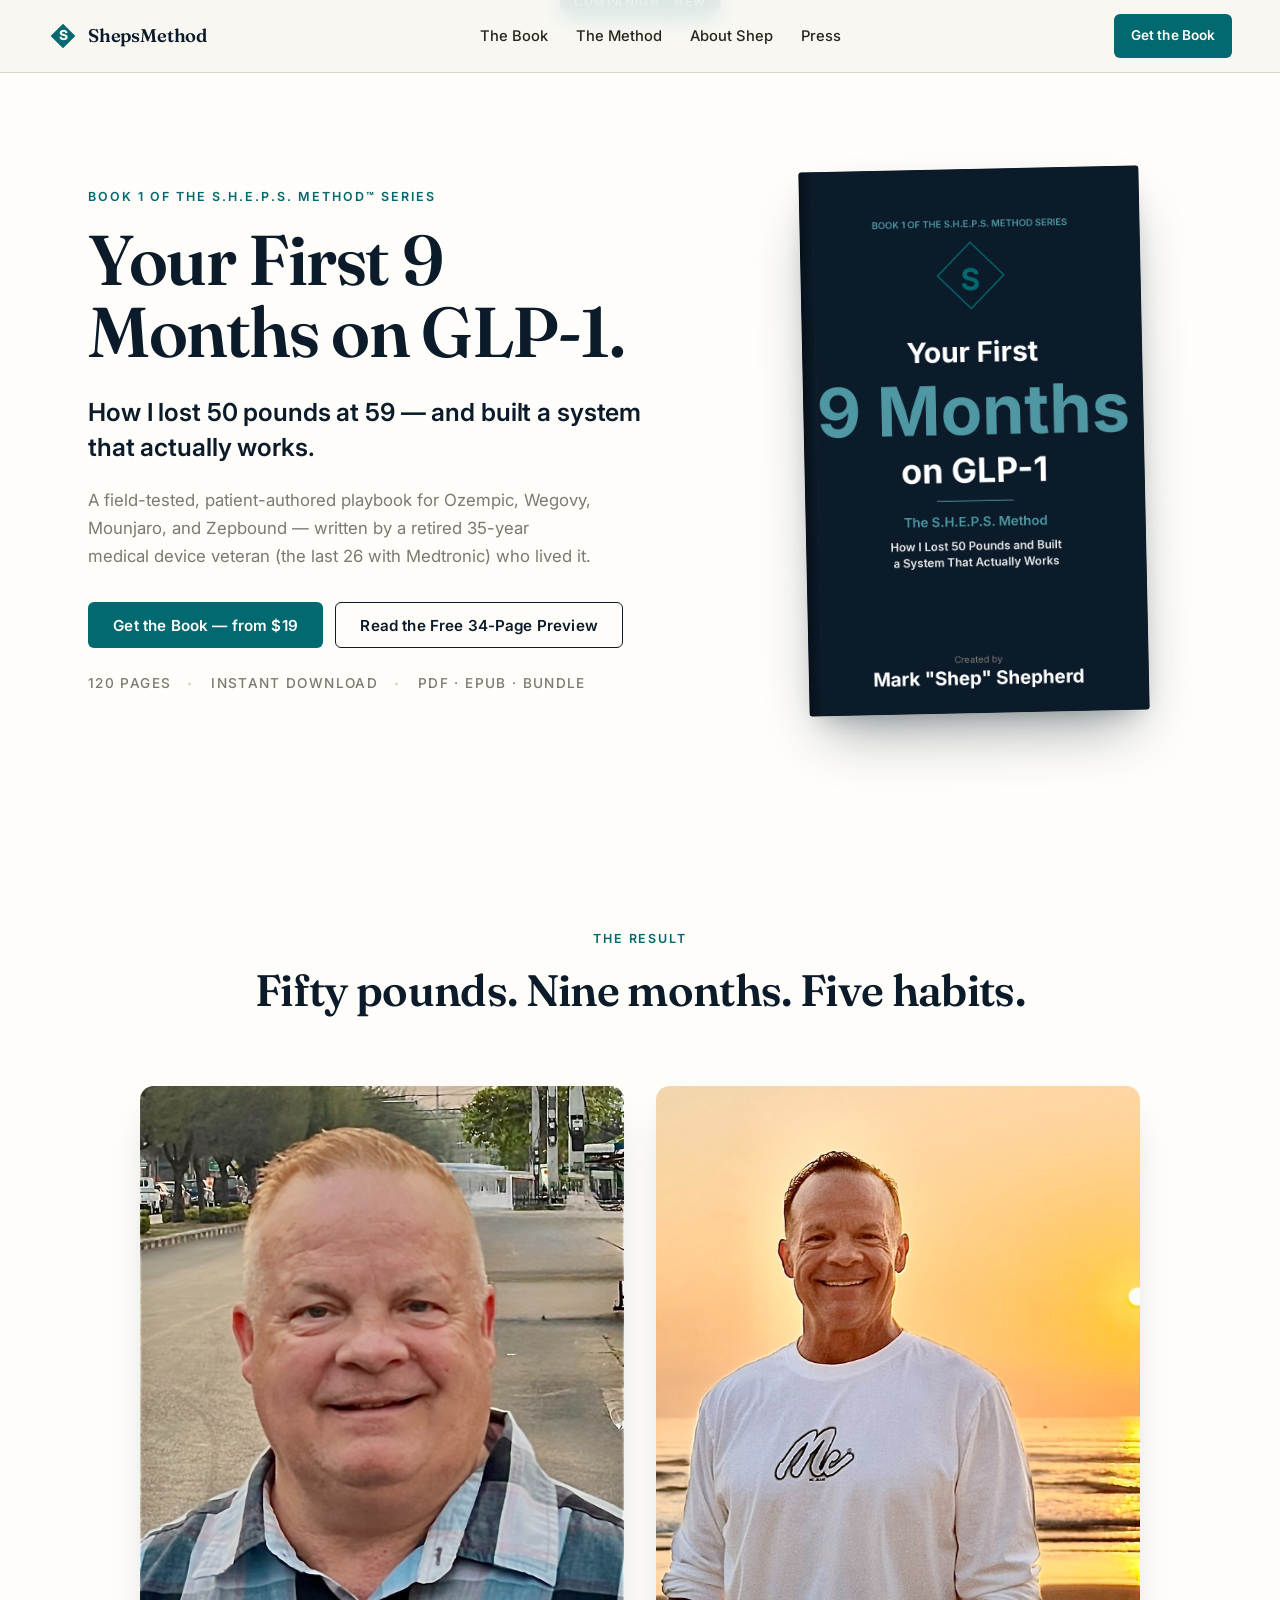
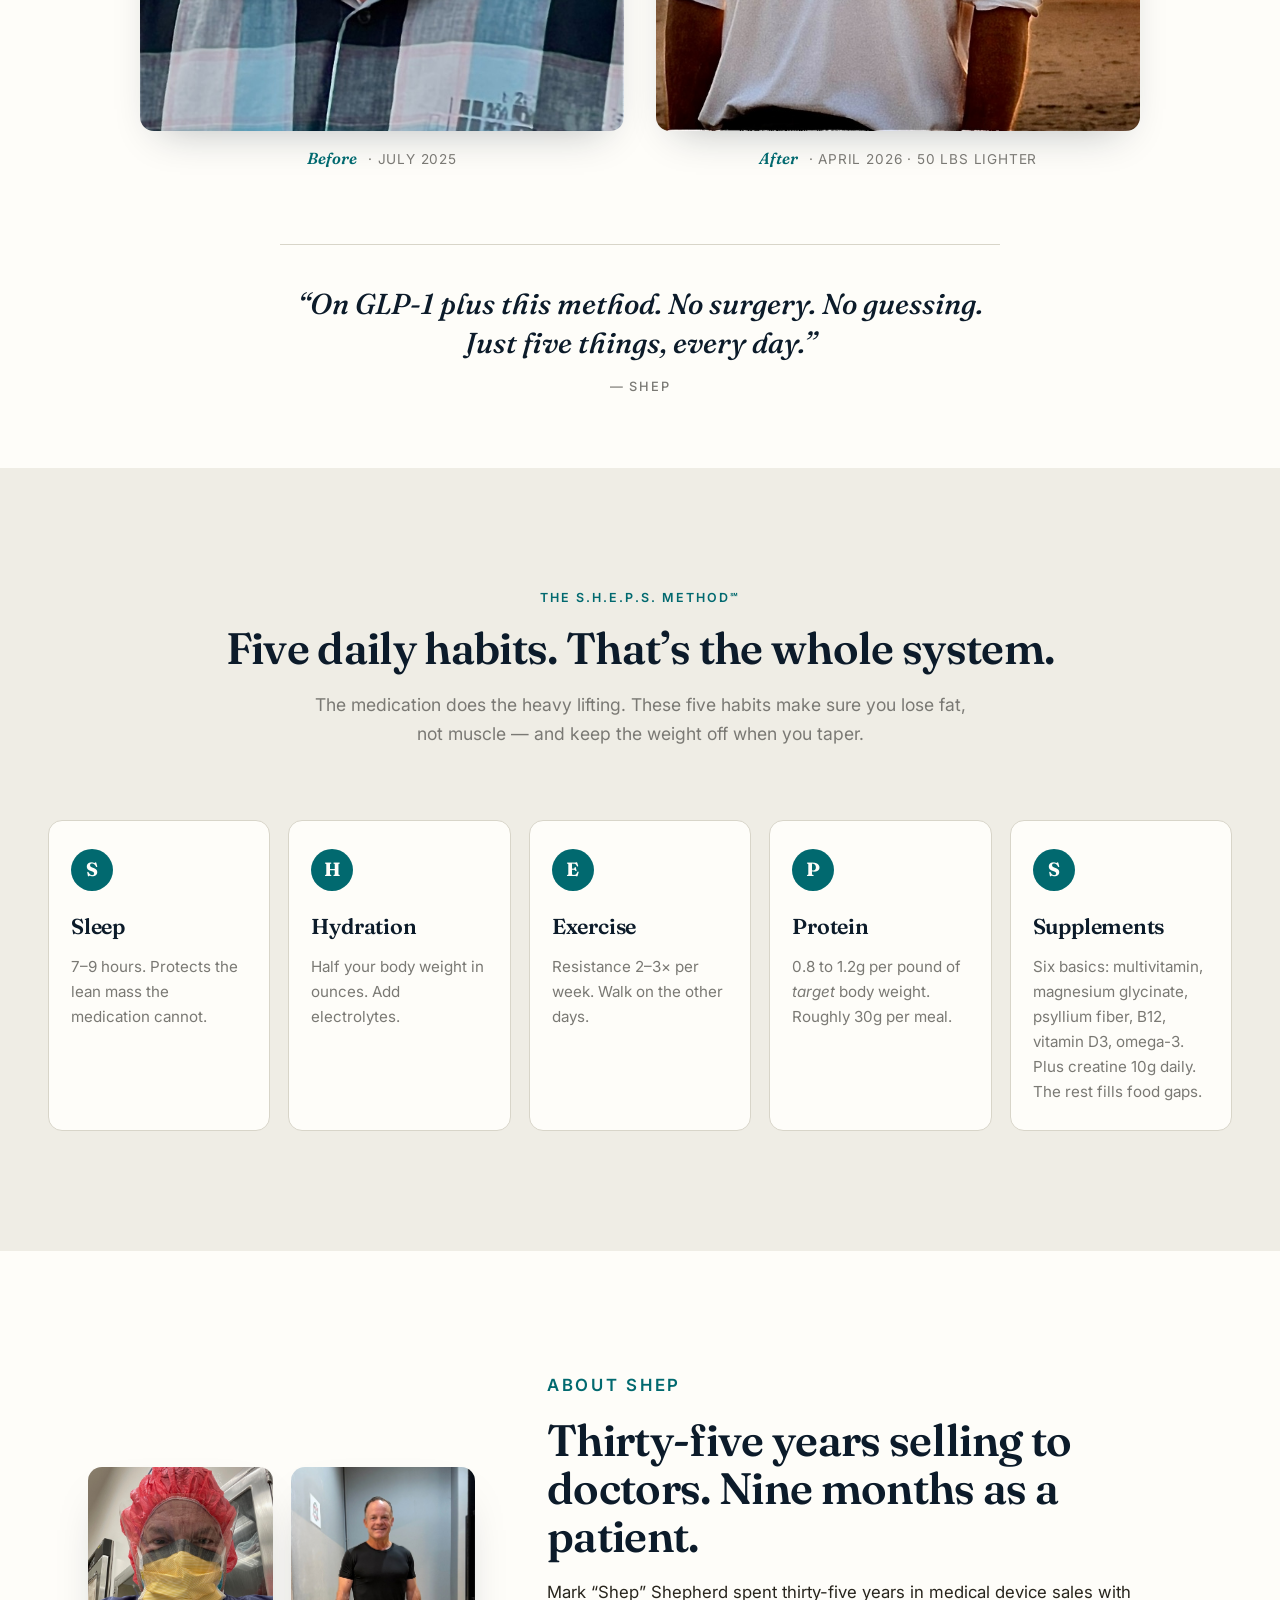
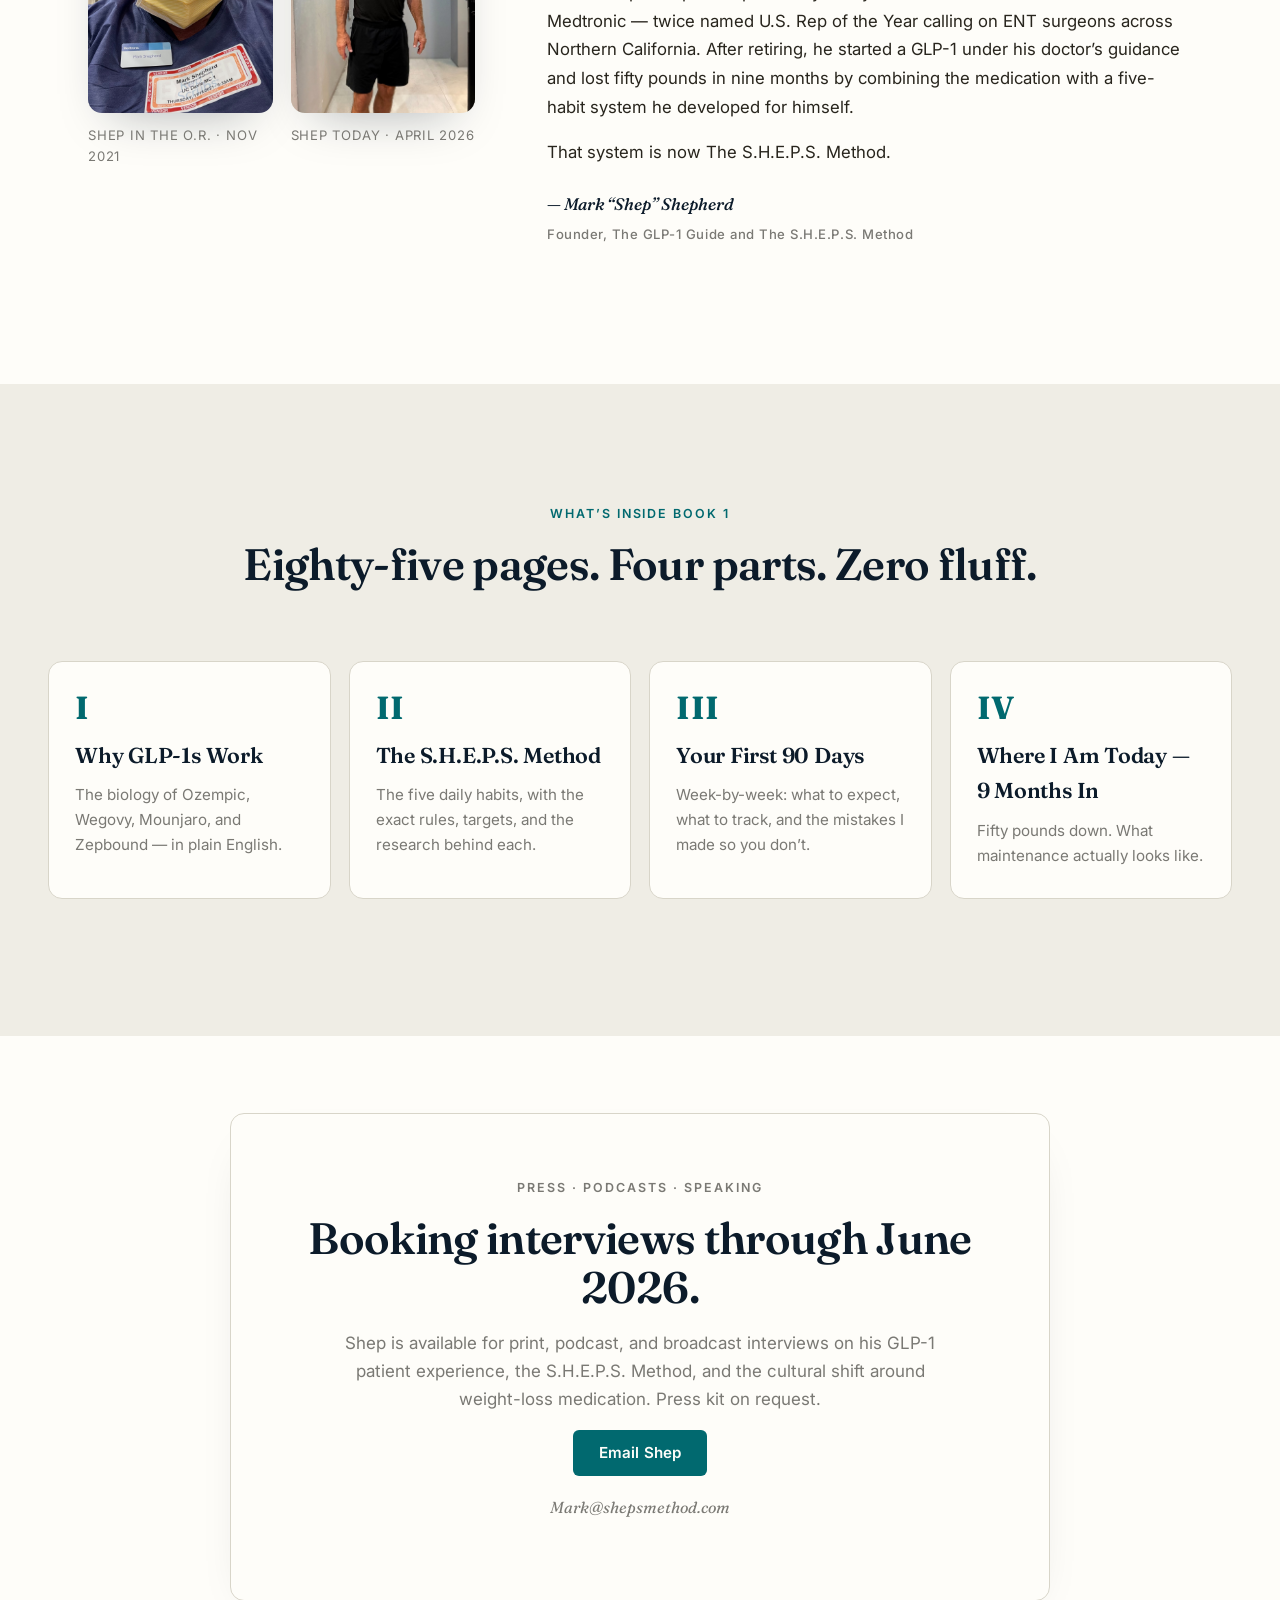
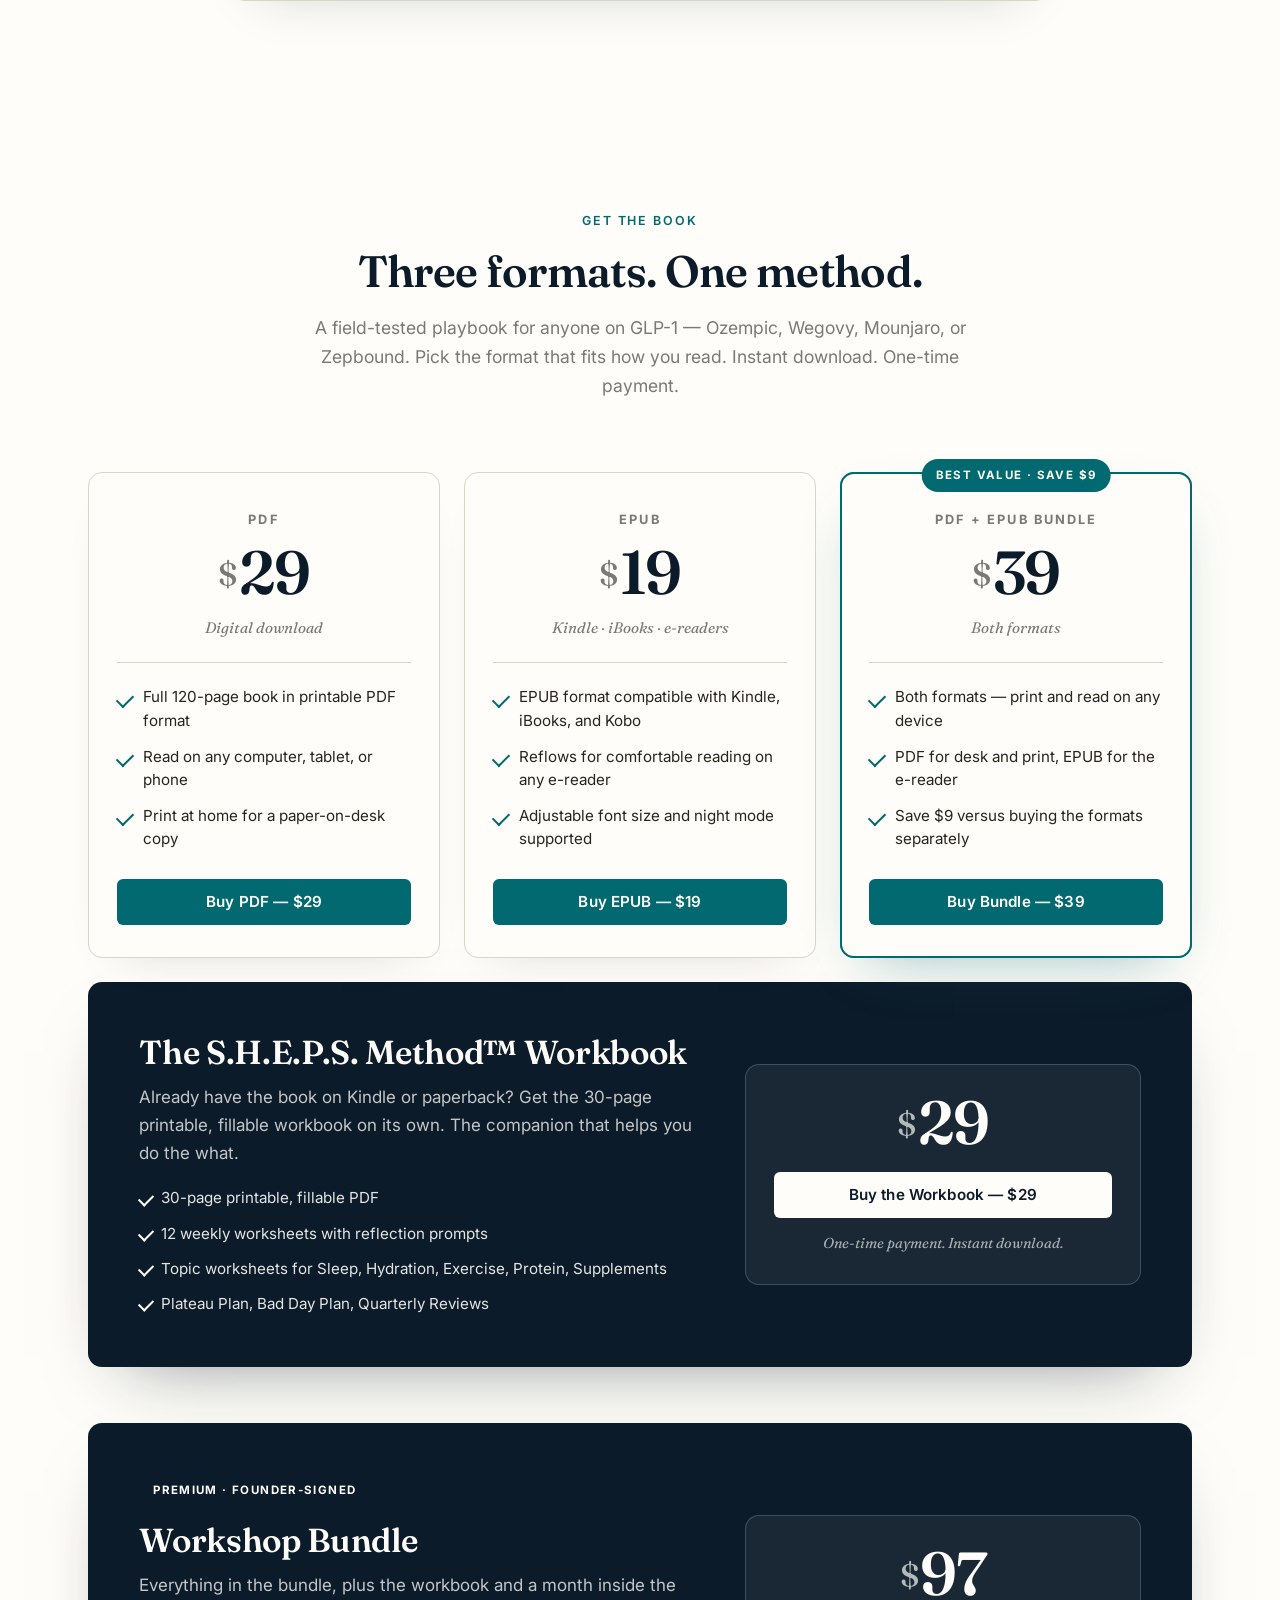
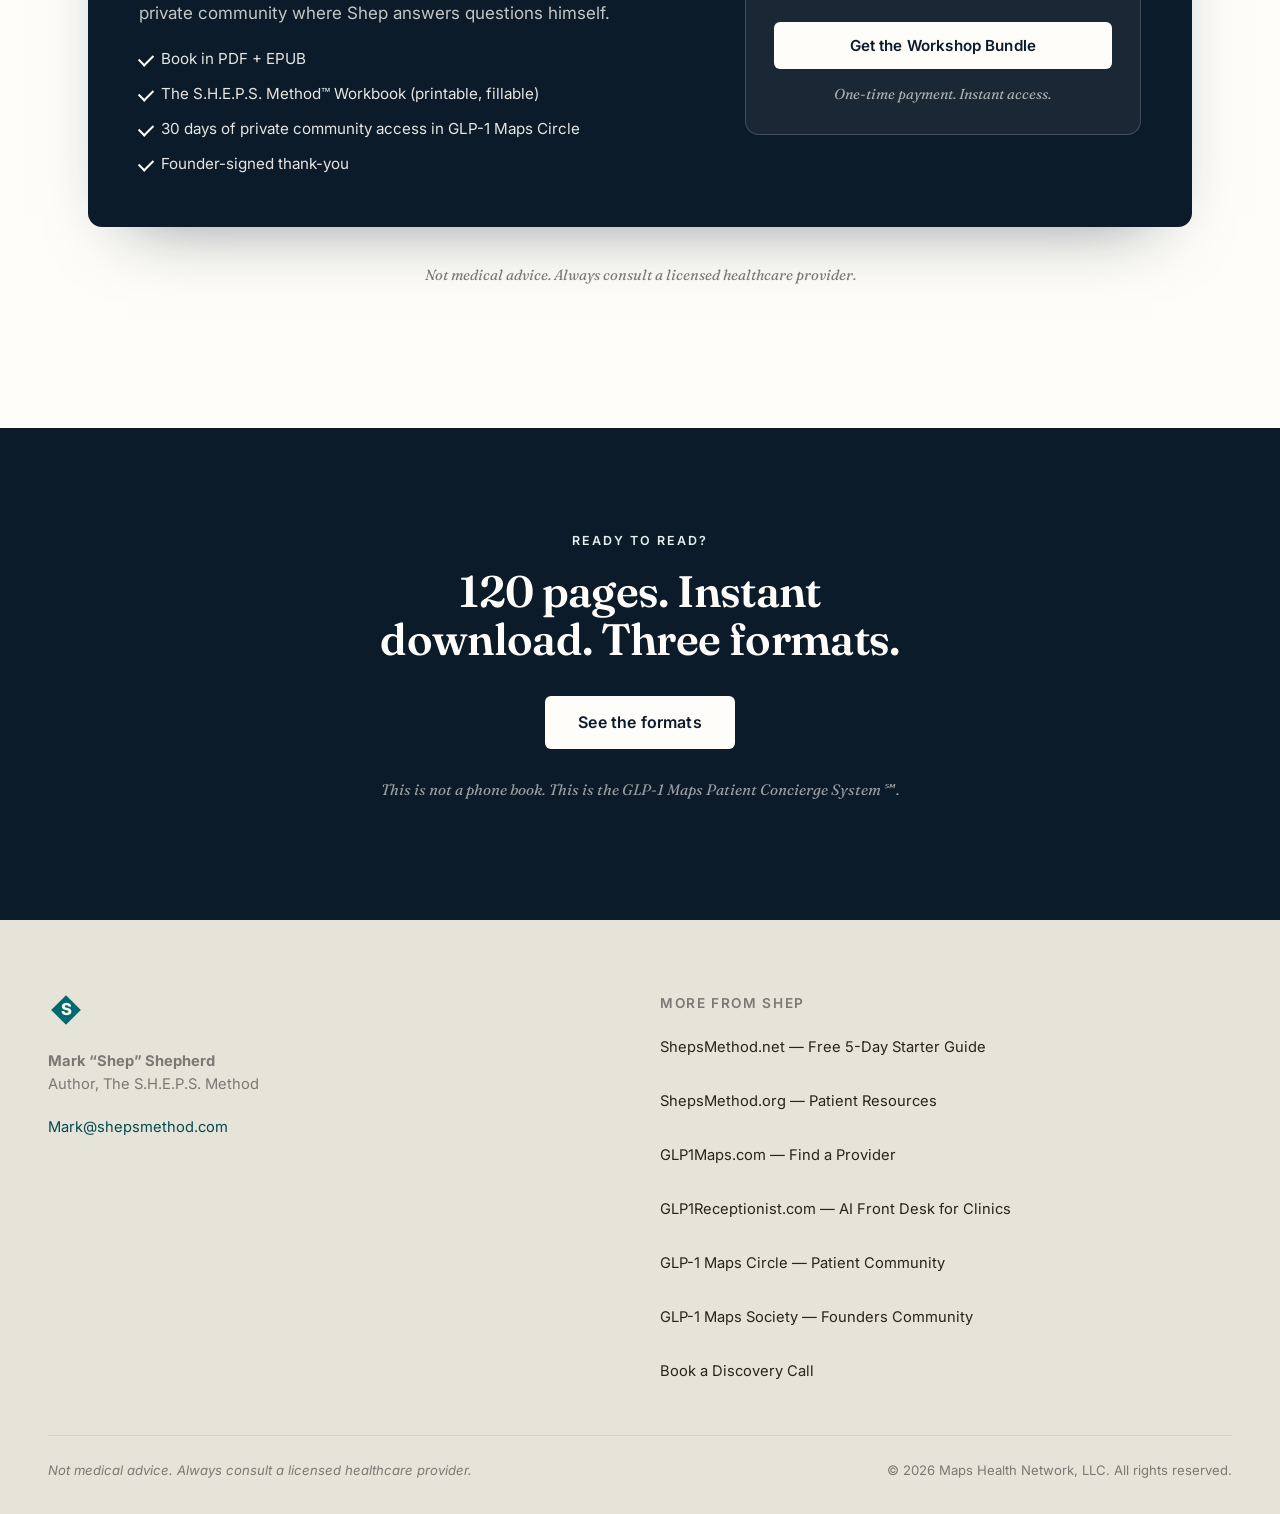
==== index.html @ bacc4805 "Add standalone Workbook SKU ($29) + dedicated thank-you page; update Workshop thank-you to v2 Workbo" ====
<!doctype html>
<html lang="en">
<head>
<meta charset="utf-8" />
<meta name="viewport" content="width=device-width, initial-scale=1" />
<title>The S.H.E.P.S. Method℠ — Your First 9 Months on GLP-1 | Mark "Shep" Shepherd</title>
<meta name="description" content="How a retired 35-year medical device veteran (the last 26 with Medtronic) lost 50 pounds in 9 months on GLP-1 — and built a five-habit system that actually works. Book 1 of The S.H.E.P.S. Method Series by Mark 'Shep' Shepherd." />
<link rel="preconnect" href="https://fonts.googleapis.com">
<link rel="preconnect" href="https://fonts.gstatic.com" crossorigin>
<link href="https://fonts.googleapis.com/css2?family=Fraunces:ital,opsz,wght@0,9..144,500;0,9..144,600;0,9..144,700;1,9..144,500;1,9..144,600&family=Inter:wght@400;500;600;700&display=swap" rel="stylesheet">
<link rel="icon" type="image/svg+xml" href="data:image/svg+xml;utf8,<svg xmlns='http://www.w3.org/2000/svg' viewBox='0 0 32 32'><rect x='6' y='6' width='20' height='20' transform='rotate(45 16 16)' fill='%2301696F'/><text x='16' y='20.5' font-family='Arial,Helvetica,sans-serif' font-size='15' font-weight='900' fill='%23F7F6F2' text-anchor='middle'>S</text></svg>">
<link rel="stylesheet" href="assets/styles.css" />
</head>
<body>

<!-- ======== NAV ======== -->
<header class="nav" aria-label="Primary">
  <a href="#top" class="nav-brand" aria-label="SHEPS Method home">
    <svg class="logo-diamond" viewBox="0 0 48 48" aria-hidden="true">
      <rect x="10" y="10" width="28" height="28" transform="rotate(45 24 24)" fill="currentColor"/>
      <text x="24" y="30" text-anchor="middle" font-family="Inter, Helvetica, Arial, sans-serif" font-size="22" font-weight="800" fill="#F7F6F2">S</text>
    </svg>
    <span class="nav-wordmark">ShepsMethod</span>
  </a>
  <nav class="nav-links" aria-label="Sections">
    <a href="#book">The Book</a>
    <a href="#method">The Method</a>
    <a href="#about">About Shep</a>
    <a href="#press">Press</a>
  </nav>
  <a class="btn btn-primary btn-sm" href="#buy">Get the Book</a>
</header>

<main id="top">

<!-- ======== HERO ======== -->
<section class="hero">
  <div class="hero-inner">
    <div class="hero-copy reveal">
      <p class="kicker">Book 1 of The S.H.E.P.S. Method&trade; Series</p>
      <h1 class="display">Your First 9 Months on GLP-1.</h1>
      <p class="hero-sub"><em>How I lost 50 pounds at 59 — and built a system that actually works.</em></p>
      <p class="hero-lede">A field-tested, patient-authored playbook for Ozempic, Wegovy, Mounjaro, and Zepbound — written by a retired 35-year medical device veteran (the last 26 with Medtronic) who lived it.</p>
      <div class="cta-row">
        <a class="btn btn-primary" href="#buy">Get the Book — from $19</a>
        <a class="btn btn-ghost" href="SHEPS_Method_Book_Excerpt.pdf">Read the Free 34-Page Preview</a>
      </div>
      <ul class="hero-meta">
        <li>120 pages</li><li>Instant download</li><li>PDF · EPUB · Bundle</li>
      </ul>
    </div>

    <!-- Book cover: real Kindle cover JPG -->
    <aside class="book-card reveal" aria-label="Book cover: Your First 9 Months on GLP-1">
      <div class="book-cover book-cover-real">
        <div class="book-spine"></div>
        <img class="book-face-img" src="images/book-cover.jpg" alt="Your First 9 Months on GLP-1 — The S.H.E.P.S. Method. Book 1. By Mark 'Shep' Shepherd." width="480" height="720" decoding="async" />
      </div>
    </aside>
  </div>
</section>

<!-- ======== BEFORE / AFTER ======== -->
<section class="section ba" id="before-after">
  <div class="section-head reveal">
    <p class="kicker">The Result</p>
    <h2 class="h-display">Fifty pounds. Nine months. Five habits.</h2>
  </div>
  <div class="ba-grid">
    <figure class="reveal">
      <img src="images/shep-before.jpg" alt="Mark 'Shep' Shepherd before starting GLP-1, July 2025" loading="lazy" decoding="async" width="600" height="800" />
      <figcaption><span class="ba-label">Before</span> · July 2025</figcaption>
    </figure>
    <figure class="reveal">
      <img src="images/shep-after.jpg" alt="Mark 'Shep' Shepherd at sunset on the beach, 50 pounds lighter, April 2026" loading="lazy" decoding="async" width="600" height="800" />
      <figcaption><span class="ba-label">After</span> · April 2026 · 50 lbs lighter</figcaption>
    </figure>
  </div>
  <blockquote class="pullquote reveal">
    &ldquo;On GLP-1 plus this method. No surgery. No guessing. Just five things, every day.&rdquo;
    <cite>— Shep</cite>
  </blockquote>
</section>

<!-- ======== THE METHOD ======== -->
<section class="section method" id="method">
  <div class="section-head reveal">
    <p class="kicker">The S.H.E.P.S. Method&#8480;</p>
    <h2 class="h-display">Five daily habits. That&rsquo;s the whole system.</h2>
    <p class="section-lede">The medication does the heavy lifting. These five habits make sure you lose fat, not muscle — and keep the weight off when you taper.</p>
  </div>

  <div class="method-grid">
    <article class="m-card reveal">
      <span class="m-letter">S</span>
      <h3>Sleep</h3>
      <p>7&ndash;9 hours. Protects the lean mass the medication cannot.</p>
    </article>
    <article class="m-card reveal">
      <span class="m-letter">H</span>
      <h3>Hydration</h3>
      <p>Half your body weight in ounces. Add electrolytes.</p>
    </article>
    <article class="m-card reveal">
      <span class="m-letter">E</span>
      <h3>Exercise</h3>
      <p>Resistance 2&ndash;3&times; per week. Walk on the other days.</p>
    </article>
    <article class="m-card reveal">
      <span class="m-letter">P</span>
      <h3>Protein</h3>
      <p>0.8 to 1.2g per pound of <em>target</em> body weight. Roughly 30g per meal.</p>
    </article>
    <article class="m-card reveal">
      <span class="m-letter">S</span>
      <h3>Supplements</h3>
      <p>Six basics: multivitamin, magnesium glycinate, psyllium fiber, B12, vitamin D3, omega-3. Plus creatine 10g daily. The rest fills food gaps.</p>
    </article>
  </div>
</section>

<!-- ======== ABOUT SHEP ======== -->
<section class="section about" id="about">
  <div class="about-grid">
    <div class="about-photos reveal">
      <figure class="about-photo about-photo--or">
        <img src="images/shep_or_2021.jpg" alt="Mark 'Shep' Shepherd in the operating room as a Medtronic medical device rep, UC Davis MC1, November 2021" loading="lazy" decoding="async" width="600" height="600" />
        <figcaption>Shep in the O.R. &middot; Nov 2021</figcaption>
      </figure>
      <figure class="about-photo about-photo--today">
        <img src="images/shep_today_2026.jpg" alt="Mark 'Shep' Shepherd today, April 2026" loading="lazy" decoding="async" width="600" height="600" />
        <figcaption>Shep today &middot; April 2026</figcaption>
      </figure>
    </div>
    <div class="about-copy reveal">
      <p class="kicker">About Shep</p>
      <h2 class="h-display">Thirty-five years selling to doctors. Nine months as a patient.</h2>
      <p>Mark &ldquo;Shep&rdquo; Shepherd spent thirty-five years in medical device sales with Medtronic &mdash; twice named U.S. Rep of the Year calling on ENT surgeons across Northern California. After retiring, he started a GLP-1 under his doctor&rsquo;s guidance and lost fifty pounds in nine months by combining the medication with a five-habit system he developed for himself.</p>
      <p>That system is now The S.H.E.P.S. Method.</p>
      <p class="sig">&mdash; Mark &ldquo;Shep&rdquo; Shepherd<br/><span class="sig-sub">Founder, The GLP-1 Guide and The S.H.E.P.S. Method</span></p>
    </div>
  </div>
</section>

<!-- ======== INSIDE THE BOOK ======== -->
<section class="section inside" id="book">
  <div class="section-head reveal">
    <p class="kicker">What&rsquo;s Inside Book 1</p>
    <h2 class="h-display">Eighty-five pages. Four parts. Zero fluff.</h2>
  </div>
  <ol class="inside-grid">
    <li class="i-card reveal">
      <span class="i-num">I</span>
      <h3>Why GLP-1s Work</h3>
      <p>The biology of Ozempic, Wegovy, Mounjaro, and Zepbound &mdash; in plain English.</p>
    </li>
    <li class="i-card reveal">
      <span class="i-num">II</span>
      <h3>The S.H.E.P.S. Method</h3>
      <p>The five daily habits, with the exact rules, targets, and the research behind each.</p>
    </li>
    <li class="i-card reveal">
      <span class="i-num">III</span>
      <h3>Your First 90 Days</h3>
      <p>Week-by-week: what to expect, what to track, and the mistakes I made so you don&rsquo;t.</p>
    </li>
    <li class="i-card reveal">
      <span class="i-num">IV</span>
      <h3>Where I Am Today &mdash; 9 Months In</h3>
      <p>Fifty pounds down. What maintenance actually looks like.</p>
    </li>
  </ol>
</section>

<!-- ======== PRESS ======== -->
<section class="section press" id="press">
  <div class="press-card reveal">
    <p class="kicker">Press · Podcasts · Speaking</p>
    <h2 class="h-display">Booking interviews through June 2026.</h2>
    <p>Shep is available for print, podcast, and broadcast interviews on his GLP-1 patient experience, the S.H.E.P.S. Method, and the cultural shift around weight-loss medication. Press kit on request.</p>
    <a class="btn btn-primary" href="mailto:Mark@shepsmethod.com?subject=Press%20request%20%E2%80%94%20Shep%20Shepherd">Email Shep</a>
    <p class="press-email">Mark@shepsmethod.com</p>
  </div>
</section>

<!-- ======== PRICING / BUY ======== -->
<section class="section pricing" id="buy">
  <div class="section-head reveal">
    <p class="kicker">Get the book</p>
    <h2 class="h-display">Three formats. One method.</h2>
    <p class="section-lede">A field-tested playbook for anyone on GLP-1 — Ozempic, Wegovy, Mounjaro, or Zepbound. Pick the format that fits how you read. Instant download. One-time payment.</p>
  </div>

  <div class="price-grid">
    <!-- PDF -->
    <article class="price-card reveal">
      <div class="price-card-head">
        <p class="price-format">PDF</p>
        <p class="price-amt"><span class="price-currency">$</span>29</p>
        <p class="price-tag">Digital download</p>
      </div>
      <ul class="price-list">
        <li>Full 120-page book in printable PDF format</li>
        <li>Read on any computer, tablet, or phone</li>
        <li>Print at home for a paper-on-desk copy</li>
      </ul>
      <a class="btn btn-primary price-cta" href="https://buy.stripe.com/00w8wQ4Qc8PI8vf5Ftgw00t">Buy PDF — $29</a>
    </article>

    <!-- EPUB -->
    <article class="price-card reveal">
      <div class="price-card-head">
        <p class="price-format">EPUB</p>
        <p class="price-amt"><span class="price-currency">$</span>19</p>
        <p class="price-tag">Kindle · iBooks · e-readers</p>
      </div>
      <ul class="price-list">
        <li>EPUB format compatible with Kindle, iBooks, and Kobo</li>
        <li>Reflows for comfortable reading on any e-reader</li>
        <li>Adjustable font size and night mode supported</li>
      </ul>
      <a class="btn btn-primary price-cta" href="https://buy.stripe.com/8x2aEYgyU9TMaDn8RFgw00s">Buy EPUB — $19</a>
    </article>

    <!-- BUNDLE -->
    <article class="price-card price-card--featured reveal">
      <p class="price-flag">Best value · Save $9</p>
      <div class="price-card-head">
        <p class="price-format">PDF + EPUB Bundle</p>
        <p class="price-amt"><span class="price-currency">$</span>39</p>
        <p class="price-tag">Both formats</p>
      </div>
      <ul class="price-list">
        <li>Both formats — print and read on any device</li>
        <li>PDF for desk and print, EPUB for the e-reader</li>
        <li>Save $9 versus buying the formats separately</li>
      </ul>
      <a class="btn btn-primary price-cta" href="https://buy.stripe.com/28E4gAbeA8PIdPzc3Rgw00r">Buy Bundle — $39</a>
    </article>
  </div>

  <!-- STANDALONE WORKBOOK ROW -->
  <article class="upsell reveal" aria-labelledby="workbook-title" style="margin-top:1.5rem;">
    <div class="upsell-copy">
      <p class="price-flag">Companion · New</p>
      <h3 id="workbook-title" class="upsell-title">The S.H.E.P.S. Method&#8482; Workbook</h3>
      <p class="upsell-lede">Already have the book on Kindle or paperback? Get the 30-page printable, fillable workbook on its own. The companion that helps you do the what.</p>
      <ul class="upsell-list">
        <li>30-page printable, fillable PDF</li>
        <li>12 weekly worksheets with reflection prompts</li>
        <li>Topic worksheets for Sleep, Hydration, Exercise, Protein, Supplements</li>
        <li>Plateau Plan, Bad Day Plan, Quarterly Reviews</li>
      </ul>
    </div>
    <div class="upsell-buy">
      <p class="price-amt upsell-amt"><span class="price-currency">$</span>29</p>
      <a class="btn btn-primary price-cta" href="https://buy.stripe.com/5kQ3cw82o8PI12N7NBgw00v">Buy the Workbook — $29</a>
      <p class="upsell-note">One-time payment. Instant download.</p>
    </div>
  </article>

  <!-- WORKSHOP UPSELL ROW -->
  <article class="upsell reveal" aria-labelledby="workshop-title">
    <div class="upsell-copy">
      <p class="price-flag price-flag--warm">Premium · Founder-signed</p>
      <h3 id="workshop-title" class="upsell-title">Workshop Bundle</h3>
      <p class="upsell-lede">Everything in the bundle, plus the workbook and a month inside the private community where Shep answers questions himself.</p>
      <ul class="upsell-list">
        <li>Book in PDF + EPUB</li>
        <li>The S.H.E.P.S. Method&#8482; Workbook (printable, fillable)</li>
        <li>30 days of private community access in GLP-1 Maps Circle</li>
        <li>Founder-signed thank-you</li>
      </ul>
    </div>
    <div class="upsell-buy">
      <p class="price-amt upsell-amt"><span class="price-currency">$</span>97</p>
      <a class="btn btn-primary price-cta" href="https://buy.stripe.com/bJefZibeAfe626R4Bpgw00u">Get the Workshop Bundle</a>
      <p class="upsell-note">One-time payment. Instant access.</p>
    </div>
  </article>

  <p class="pricing-disclaimer">Not medical advice. Always consult a licensed healthcare provider.</p>
</section>

<!-- ======== FINAL CTA BAND ======== -->
<section class="cta-band reveal">
  <p class="kicker light">Ready to read?</p>
  <h2 class="h-display light">120 pages. Instant download. Three formats.</h2>
  <a class="btn btn-cream" href="#buy">See the formats</a>
  <p class="cta-fine">This is not a phone book. This is the GLP-1 Maps Patient Concierge System&#8480;.</p>
</section>

</main>

<!-- ======== FOOTER ======== -->
<footer class="footer">
  <div class="footer-top">
    <div class="footer-brand">
      <svg class="logo-diamond" viewBox="0 0 48 48" aria-hidden="true">
        <rect x="10" y="10" width="28" height="28" transform="rotate(45 24 24)" fill="currentColor"/>
        <text x="24" y="30" text-anchor="middle" font-family="Inter, Helvetica, Arial, sans-serif" font-size="22" font-weight="800" fill="#F7F6F2">S</text>
      </svg>
      <p><strong>Mark &ldquo;Shep&rdquo; Shepherd</strong><br/>Author, The S.H.E.P.S. Method</p>
      <p><a href="mailto:Mark@shepsmethod.com">Mark@shepsmethod.com</a></p>
    </div>
    <div class="footer-links">
      <h4>More from Shep</h4>
      <ul>
        <li><a href="https://shepsmethod.net">ShepsMethod.net &mdash; Free 5-Day Starter Guide</a></li>
        <li><a href="https://shepsmethod.org">ShepsMethod.org &mdash; Patient Resources</a></li>
        <li><a href="https://glp1maps.com">GLP1Maps.com &mdash; Find a Provider</a></li>
        <li><a href="https://glp1receptionist.com">GLP1Receptionist.com &mdash; AI Front Desk for Clinics</a></li>
        <li><a href="https://www.skool.com/glp-1-maps-circle-5886">GLP-1 Maps Circle &mdash; Patient Community</a></li>
        <li><a href="https://www.skool.com/glp-1-maps-society-5406">GLP-1 Maps Society &mdash; Founders Community</a></li>
        <li><a href="https://calendly.com/mark-glp1receptionist/glp-1-receptionist-demo">Book a Discovery Call</a></li>
      </ul>
    </div>
  </div>
  <div class="footer-bottom">
    <p class="disclaimer">Not medical advice. Always consult a licensed healthcare provider.</p>
    <p class="copyright">&copy; 2026 Maps Health Network, LLC. All rights reserved.</p>
  </div>
</footer>

<script src="assets/app.js"></script>
</body>
</html>
---- assets/styles.css ----
/* =========================================================
   SHEPS METHOD — Shared Brand System
   Editorial • Warm • Authoritative
   ========================================================= */

:root {
  /* Color tokens */
  --teal: #01696F;
  --teal-ink: #024B50;
  --teal-soft: #E4EFEE;
  --navy: #0C1B2A;
  --navy-ink: #081421;
  --cream: #FEFDF9;
  --cream-2: #EFEDE5;
  --cream-3: #E6E3D8;
  --ink: #28251D;
  --ink-muted: #7A7974;
  --rule: #D8D5C9;
  --gold: #C89A3B; /* subtle editorial warm accent for book cover */

  /* Type */
  --serif: "Fraunces", Georgia, "Times New Roman", serif;
  --sans: "Inter", -apple-system, BlinkMacSystemFont, "Segoe UI", system-ui, sans-serif;

  /* Spacing / radius */
  --radius: 6px;
  --radius-lg: 14px;
  --container: 1200px;
  --gutter: clamp(20px, 4vw, 48px);
}

/* ---------- Reset-ish ---------- */
* { box-sizing: border-box; }
html, body { margin: 0; padding: 0; }
html { -webkit-font-smoothing: antialiased; text-rendering: optimizeLegibility; scroll-behavior: smooth; }
body {
  background: var(--cream);
  color: var(--ink);
  font-family: var(--sans);
  font-weight: 400;
  font-size: 17px;
  line-height: 1.65;
}
img { max-width: 100%; height: auto; display: block; }
a { color: var(--teal-ink); text-decoration: none; }
a:hover { text-decoration: underline; text-underline-offset: 3px; }
ul, ol { padding-left: 1.1em; }
blockquote { margin: 0; }
button { font: inherit; cursor: pointer; }

/* ---------- Type system ---------- */
.display {
  font-family: var(--serif);
  font-weight: 600;
  font-size: clamp(2.4rem, 6vw, 4.4rem);
  line-height: 1.02;
  letter-spacing: -0.02em;
  margin: 0 0 0.4em;
  color: var(--navy);
}
.h-display {
  font-family: var(--serif);
  font-weight: 600;
  font-size: clamp(1.8rem, 3.6vw, 2.75rem);
  line-height: 1.1;
  letter-spacing: -0.015em;
  margin: 0 0 0.4em;
  color: var(--navy);
}
.h-display.light { color: var(--cream); }
h3 { font-family: var(--serif); font-weight: 600; font-size: 1.35rem; margin: 0 0 .4em; color: var(--navy); letter-spacing: -0.01em; }
h4 { font-family: var(--sans); font-weight: 600; font-size: 0.85rem; text-transform: uppercase; letter-spacing: 0.12em; color: var(--ink-muted); margin: 0 0 .8em; }

.kicker {
  font-family: var(--sans);
  font-weight: 600;
  font-size: 0.78rem;
  text-transform: uppercase;
  letter-spacing: 0.16em;
  color: var(--teal);
  margin: 0 0 1rem;
}
.kicker.light { color: var(--teal-soft); }

.hero-sub {
  font-family: var(--sans);
  font-style: normal;
  font-weight: 600;
  font-size: clamp(1.2rem, 2.1vw, 1.55rem);
  color: var(--navy);
  margin: 0 0 1.4rem;
  line-height: 1.4;
  letter-spacing: -0.005em;
}
.hero-sub em { font-style: normal; font-weight: 600; }
.hero-lede {
  font-size: 1.05rem;
  color: var(--ink-muted);
  max-width: 46ch;
  margin: 0 0 2rem;
}
.section-lede {
  font-size: 1.1rem;
  color: var(--ink-muted);
  max-width: 60ch;
  margin: .5em auto 0;
}

p { margin: 0 0 1em; }
em { font-style: italic; }

/* ---------- Layout primitives ---------- */
.section {
  max-width: var(--container);
  margin: 0 auto;
  padding: clamp(64px, 10vw, 120px) var(--gutter);
}
.section-head { max-width: 780px; margin: 0 auto clamp(40px, 6vw, 72px); text-align: center; }

/* ---------- Buttons ---------- */
.btn {
  display: inline-flex;
  align-items: center;
  justify-content: center;
  gap: 0.5em;
  font-family: var(--sans);
  font-weight: 600;
  font-size: 0.95rem;
  letter-spacing: 0.01em;
  padding: 0.95em 1.6em;
  border-radius: var(--radius);
  border: 1px solid transparent;
  transition: transform 120ms ease, background 160ms ease, color 160ms ease, box-shadow 160ms ease;
  cursor: pointer;
  text-decoration: none;
  line-height: 1;
}
.btn-sm { padding: 0.7em 1.15em; font-size: 0.85rem; min-height: 44px; display: inline-flex; align-items: center; justify-content: center; }
.btn-primary { background: var(--teal); color: var(--cream); }
.btn-primary:hover { background: var(--teal-ink); text-decoration: none; transform: translateY(-1px); box-shadow: 0 8px 22px -12px rgba(1,105,111,.6); }
.btn-ghost { background: transparent; color: var(--navy); border-color: var(--navy); }
.btn-ghost:hover { background: var(--navy); color: var(--cream); text-decoration: none; }
.btn-cream { background: var(--cream); color: var(--navy); }
.btn-cream:hover { background: #fff; text-decoration: none; transform: translateY(-1px); }

/* ---------- NAV ---------- */
.nav {
  position: sticky;
  top: 0;
  z-index: 20;
  display: flex;
  align-items: center;
  justify-content: space-between;
  gap: 1.5rem;
  padding: 14px var(--gutter);
  background: rgba(247, 246, 242, 0.88);
  backdrop-filter: saturate(140%) blur(10px);
  -webkit-backdrop-filter: saturate(140%) blur(10px);
  border-bottom: 1px solid var(--rule);
}
.nav-brand { display: flex; align-items: center; gap: 10px; color: var(--teal); min-height: 44px; }
.nav-brand:hover { text-decoration: none; }
.nav-wordmark {
  font-family: var(--serif);
  font-weight: 600;
  font-size: 1.15rem;
  color: var(--navy);
  letter-spacing: -0.01em;
}
.logo-diamond { width: 30px; height: 30px; color: var(--teal); flex-shrink: 0; }
.nav-links {
  display: flex;
  gap: 1.75rem;
  font-size: 0.92rem;
  font-weight: 500;
}
.nav-links a { color: var(--ink); }
.nav-links a:hover { color: var(--teal); text-decoration: none; }

@media (max-width: 820px) {
  .nav-links { display: none; }
}

/* ---------- HERO ---------- */
.hero {
  padding: clamp(48px, 8vw, 96px) var(--gutter) clamp(56px, 8vw, 96px);
  max-width: var(--container);
  margin: 0 auto;
}
.hero-inner {
  display: grid;
  grid-template-columns: 1.15fr 0.85fr;
  gap: clamp(32px, 6vw, 80px);
  align-items: center;
}
.hero-copy { max-width: 640px; }
.cta-row { display: flex; flex-wrap: wrap; gap: 12px; margin-bottom: 1.5rem; }
.hero-meta {
  list-style: none; padding: 0; margin: 0;
  display: flex; flex-wrap: wrap; gap: 20px;
  font-size: 0.85rem;
  color: var(--ink-muted);
  text-transform: uppercase;
  letter-spacing: 0.1em;
  font-weight: 500;
}
.hero-meta li { position: relative; padding-right: 20px; }
.hero-meta li:not(:last-child)::after {
  content: ""; position: absolute; right: 0; top: 50%;
  width: 3px; height: 3px; background: var(--rule); border-radius: 50%;
  transform: translateY(-50%);
}

@media (max-width: 860px) {
  .hero-inner { grid-template-columns: 1fr; }
  .book-card { order: -1; max-width: 300px; margin: 0 auto; }
}

/* ---------- BOOK COVER (real JPG) ---------- */
.book-card { display: flex; justify-content: center; }
.book-cover-real {
  overflow: hidden;
  display: block;
  padding: 0;
  aspect-ratio: 1600 / 2560; /* Kindle cover native ratio */
}
.book-face-img {
  display: block;
  width: 100%;
  height: 100%;
  object-fit: contain;
  border-radius: 3px;
}
.book-cover {
  width: min(340px, 85%);
  aspect-ratio: 1600 / 2560;
  background: var(--navy);
  background: linear-gradient(160deg, #0C1B2A 0%, #081421 55%, #0C1B2A 100%);
  border-radius: 3px;
  box-shadow:
    0 30px 60px -20px rgba(12, 27, 42, 0.45),
    0 12px 24px -12px rgba(12, 27, 42, 0.25),
    inset 2px 0 0 rgba(255,255,255,0.05);
  position: relative;
  overflow: hidden;
  display: grid;
  color: var(--cream);
  transform: rotate(-1.2deg);
  transition: transform 400ms cubic-bezier(.2,.8,.2,1);
}
.book-cover:hover { transform: rotate(0deg) translateY(-4px); }
.book-spine {
  position: absolute; left: 0; top: 0; bottom: 0; width: 14px;
  background: linear-gradient(90deg, rgba(0,0,0,0.4), transparent);
  border-right: 1px solid rgba(255,255,255,0.06);
}
.book-face {
  padding: 38px 30px 30px;
  display: grid;
  grid-template-rows: auto auto 1fr auto auto auto;
  text-align: left;
  height: 100%;
}
.bc-series {
  font-family: var(--sans);
  font-size: 0.58rem;
  letter-spacing: 0.22em;
  color: var(--teal-soft);
  text-transform: uppercase;
  font-weight: 600;
  margin: 0 0 30px;
}
.bc-big {
  font-family: var(--serif);
  font-weight: 700;
  font-size: clamp(3.6rem, 9vw, 5.4rem);
  line-height: 0.9;
  margin: 0 0 6px;
  color: var(--teal-soft);
  letter-spacing: -0.04em;
  display: flex;
  align-items: baseline;
  gap: 10px;
}
.bc-small {
  font-family: var(--serif);
  font-style: italic;
  font-weight: 500;
  font-size: 1.25rem;
  color: var(--cream);
  letter-spacing: 0;
}
.bc-sub {
  font-family: var(--serif);
  font-weight: 600;
  font-size: 1.05rem;
  line-height: 1.15;
  color: var(--cream);
  margin: 0 0 18px;
  letter-spacing: -0.005em;
}
.bc-rule {
  width: 40px; height: 2px; background: var(--gold); margin: 10px 0 14px;
}
.bc-strap {
  font-family: var(--serif);
  font-style: italic;
  font-weight: 500;
  font-size: 0.92rem;
  color: rgba(247,246,242,0.8);
  line-height: 1.3;
  margin: 0;
}
.bc-author {
  font-family: var(--sans);
  font-size: 0.68rem;
  font-weight: 600;
  letter-spacing: 0.22em;
  text-transform: uppercase;
  color: var(--cream);
  margin: 22px 0 0;
}

/* ---------- BEFORE / AFTER ---------- */
.ba { padding-top: clamp(64px, 10vw, 120px); padding-bottom: clamp(32px, 6vw, 72px); }
.ba-grid {
  display: grid;
  grid-template-columns: 1fr 1fr;
  gap: clamp(16px, 3vw, 32px);
  max-width: 1000px; margin: 0 auto;
}
.ba-grid figure { margin: 0; }
.ba-grid img {
  border-radius: var(--radius-lg);
  box-shadow: 0 18px 40px -20px rgba(12, 27, 42, 0.3);
  aspect-ratio: 3/4;
  object-fit: cover;
  width: 100%;
}
.ba-grid figcaption {
  font-family: var(--sans);
  font-size: 0.85rem;
  color: var(--ink-muted);
  margin-top: 14px;
  letter-spacing: 0.06em;
  text-transform: uppercase;
  text-align: center;
}
.ba-label {
  font-family: var(--serif);
  font-style: italic;
  font-weight: 600;
  color: var(--teal);
  font-size: 1rem;
  letter-spacing: 0;
  text-transform: none;
  margin-right: 6px;
}
.pullquote {
  max-width: 720px;
  margin: clamp(40px, 6vw, 72px) auto 0;
  font-family: var(--serif);
  font-style: italic;
  font-weight: 500;
  font-size: clamp(1.35rem, 2.4vw, 1.8rem);
  line-height: 1.35;
  color: var(--navy);
  text-align: center;
  border-top: 1px solid var(--rule);
  padding-top: 40px;
}
.pullquote cite {
  display: block;
  font-family: var(--sans);
  font-style: normal;
  font-weight: 500;
  font-size: 0.8rem;
  letter-spacing: 0.14em;
  text-transform: uppercase;
  color: var(--ink-muted);
  margin-top: 16px;
}

@media (max-width: 640px) {
  .ba-grid { grid-template-columns: 1fr 1fr; gap: 12px; }
  .ba-grid img { aspect-ratio: 3/4; }
}

/* ---------- METHOD CARDS ---------- */
.method { background: var(--cream-2); max-width: none; }
.method > * { max-width: var(--container); margin-left: auto; margin-right: auto; }
.method-grid {
  display: grid;
  grid-template-columns: repeat(5, 1fr);
  gap: 18px;
}
.m-card {
  background: var(--cream);
  border: 1px solid var(--rule);
  border-radius: var(--radius-lg);
  padding: 28px 22px 26px;
  transition: transform 200ms ease, box-shadow 200ms ease, border-color 200ms ease;
}
.m-card:hover {
  transform: translateY(-3px);
  box-shadow: 0 16px 36px -22px rgba(12, 27, 42, 0.28);
  border-color: var(--teal);
}
.m-letter {
  display: inline-flex;
  align-items: center; justify-content: center;
  width: 42px; height: 42px;
  background: var(--teal);
  color: var(--cream);
  border-radius: 50%;
  font-family: var(--serif);
  font-weight: 700;
  font-size: 1.2rem;
  margin-bottom: 18px;
}
.m-card p { font-size: 0.95rem; color: var(--ink-muted); margin: 0; }

@media (max-width: 1000px) {
  .method-grid { grid-template-columns: repeat(2, 1fr); }
}
@media (max-width: 520px) {
  .method-grid { grid-template-columns: 1fr; }
}

/* ---------- ABOUT ---------- */
.about-grid {
  display: grid;
  grid-template-columns: 0.75fr 1.25fr;
  gap: clamp(32px, 6vw, 72px);
  align-items: center;
}
.about-photos {
  display: grid;
  grid-template-columns: 1fr 1fr;
  gap: 18px;
  max-width: 460px;
}
.about-photo { max-width: 100%; margin: 0; }
.about-photo img {
  width: 100%;
  height: auto;
  aspect-ratio: 3 / 4;
  border-radius: var(--radius-lg);
  object-fit: cover;
  box-shadow: 0 22px 50px -24px rgba(12,27,42,0.35);
  background: var(--cream);
}
.about-photo figcaption {
  font-family: var(--sans);
  font-size: 0.82rem;
  color: var(--ink-muted);
  margin-top: 12px;
  letter-spacing: 0.06em;
  text-transform: uppercase;
}
.about-copy p { font-size: 1.05rem; line-height: 1.7; max-width: 58ch; }
.sig {
  font-family: var(--serif); font-style: italic; font-weight: 500;
  font-size: 1.05rem; margin-top: 1.4em; color: var(--navy);
}
.sig-sub { font-family: var(--sans); font-style: normal; font-size: 0.82rem; color: var(--ink-muted); letter-spacing: 0.04em; }

@media (max-width: 860px) {
  .about-grid { grid-template-columns: 1fr; }
  .about-photos { max-width: 460px; margin: 0 auto; }
}

/* ---------- INSIDE THE BOOK ---------- */
.inside { background: var(--cream-2); max-width: none; }
.inside > * { max-width: var(--container); margin-left: auto; margin-right: auto; }
.inside-grid {
  list-style: none;
  padding: 0;
  display: grid;
  grid-template-columns: repeat(4, 1fr);
  gap: 18px;
}
.i-card {
  background: var(--cream);
  border: 1px solid var(--rule);
  border-radius: var(--radius-lg);
  padding: 30px 26px;
  position: relative;
}
.i-num {
  font-family: var(--serif);
  font-weight: 700;
  font-size: 2rem;
  color: var(--teal);
  display: block;
  margin-bottom: 14px;
  line-height: 1;
  letter-spacing: 0.02em;
}
.i-card p { font-size: 0.95rem; color: var(--ink-muted); margin: 0; }

@media (max-width: 900px) {
  .inside-grid { grid-template-columns: repeat(2, 1fr); }
}
@media (max-width: 520px) {
  .inside-grid { grid-template-columns: 1fr; }
}

/* ---------- PRESS ---------- */
.press { padding-top: clamp(48px, 6vw, 80px); }
.press-card {
  max-width: 820px;
  margin: 0 auto;
  background: var(--cream);
  border: 1px solid var(--rule);
  border-radius: var(--radius-lg);
  padding: clamp(40px, 5vw, 64px);
  text-align: center;
  box-shadow: 0 20px 50px -30px rgba(12,27,42,0.22);
}
.press-card p { max-width: 56ch; margin-left: auto; margin-right: auto; color: var(--ink-muted); }
.press-email { font-family: var(--serif); font-style: italic; color: var(--navy); margin-top: 18px; font-size: 1rem; }

/* ---------- FINAL CTA BAND ---------- */
.cta-band {
  background: var(--navy);
  color: var(--cream);
  padding: clamp(64px, 8vw, 110px) var(--gutter);
  text-align: center;
  margin-top: clamp(40px, 6vw, 80px);
}
.cta-band .h-display { max-width: 20ch; margin: 0 auto 32px; }
.cta-band .btn-cream { padding: 1.1em 2em; font-size: 1rem; }
.cta-fine {
  font-family: var(--serif);
  font-style: italic;
  font-size: 0.95rem;
  color: rgba(247,246,242,0.6);
  margin-top: 28px;
}

/* ---------- FOOTER ---------- */
.footer {
  background: var(--cream-3);
  padding: clamp(48px, 6vw, 72px) var(--gutter) 32px;
}
.footer-top {
  max-width: var(--container);
  margin: 0 auto;
  display: grid;
  grid-template-columns: 1fr 1fr;
  gap: 40px;
  padding-bottom: 32px;
  border-bottom: 1px solid var(--rule);
}
.footer-brand .logo-diamond { width: 36px; height: 36px; margin-bottom: 14px; }
.footer-brand p { margin: 0 0 10px; font-size: 0.92rem; color: var(--ink-muted); line-height: 1.55; }
.footer-brand a { color: var(--teal-ink); display: inline-flex; align-items: center; min-height: 44px; padding: 6px 0; }
.footer-links ul { list-style: none; padding: 0; margin: 0; }
.footer-links li { margin-bottom: 10px; font-size: 0.92rem; }
.footer-links a { color: var(--ink); display: inline-flex; align-items: center; min-height: 44px; padding: 6px 0; }
.footer-links a:hover { color: var(--teal); }
.footer-bottom {
  max-width: var(--container); margin: 0 auto;
  padding-top: 24px;
  display: flex; flex-wrap: wrap; justify-content: space-between; gap: 12px;
  font-size: 0.82rem; color: var(--ink-muted);
}
.disclaimer { font-style: italic; margin: 0; }
.copyright { margin: 0; }
@media (max-width: 640px) {
  .footer-top { grid-template-columns: 1fr; }
}

/* ---------- REVEAL ANIMATIONS ---------- */
.reveal { opacity: 0; transform: translateY(16px); transition: opacity 700ms ease, transform 700ms cubic-bezier(.2,.8,.2,1); }
.reveal.is-visible { opacity: 1; transform: none; }

@media (prefers-reduced-motion: reduce) {
  .reveal { opacity: 1 !important; transform: none !important; transition: none !important; }
  html { scroll-behavior: auto; }
  .book-cover { transition: none; }
}

/* ---------- FOCUS ---------- */
a:focus-visible, button:focus-visible, .btn:focus-visible {
  outline: 2px solid var(--teal);
  outline-offset: 3px;
}

/* ---------- Utility ---------- */
.sr-only {
  position: absolute; width: 1px; height: 1px; padding: 0; margin: -1px;
  overflow: hidden; clip: rect(0,0,0,0); white-space: nowrap; border: 0;
}

/* ---------- PRICING ---------- */
.pricing { padding-top: clamp(56px, 7vw, 96px); padding-bottom: clamp(40px, 5vw, 64px); }
.price-grid {
  max-width: var(--container);
  margin: 0 auto;
  display: grid;
  grid-template-columns: repeat(3, 1fr);
  gap: 24px;
  align-items: stretch;
}
.price-card {
  position: relative;
  display: flex;
  flex-direction: column;
  background: var(--cream);
  border: 1px solid var(--rule);
  border-radius: var(--radius-lg);
  padding: 36px 28px 32px;
  box-shadow: 0 18px 44px -32px rgba(12,27,42,0.22);
  transition: transform 220ms ease, box-shadow 220ms ease;
}
.price-card:hover {
  transform: translateY(-3px);
  box-shadow: 0 26px 60px -32px rgba(12,27,42,0.28);
}
.price-card--featured {
  background: var(--cream);
  border-color: var(--teal);
  box-shadow: 0 22px 56px -28px rgba(1,105,111,0.45);
  outline: 2px solid var(--teal);
  outline-offset: -2px;
}
.price-flag {
  position: absolute;
  top: -14px;
  left: 50%;
  transform: translateX(-50%);
  background: var(--teal);
  color: var(--cream);
  font-family: var(--sans);
  font-size: 0.72rem;
  font-weight: 700;
  letter-spacing: 0.12em;
  text-transform: uppercase;
  padding: 7px 14px;
  border-radius: 999px;
  white-space: nowrap;
  margin: 0;
}
.price-flag--warm { background: var(--navy); position: static; transform: none; display: inline-block; margin-bottom: 14px; }
.price-card-head { text-align: center; padding-bottom: 22px; border-bottom: 1px solid var(--rule); margin-bottom: 22px; }
.price-format {
  font-family: var(--sans);
  font-size: 0.8rem;
  font-weight: 700;
  letter-spacing: 0.16em;
  text-transform: uppercase;
  color: var(--ink-muted);
  margin: 0 0 12px;
}
.price-amt {
  font-family: var(--serif);
  font-weight: 600;
  font-size: clamp(3rem, 5vw, 3.8rem);
  line-height: 1;
  color: var(--navy);
  margin: 0;
  letter-spacing: -0.02em;
}
.price-currency {
  font-size: 0.55em;
  vertical-align: top;
  font-weight: 500;
  margin-right: 2px;
  color: var(--ink-muted);
  position: relative;
  top: 0.45em;
}
.price-tag {
  font-family: var(--serif);
  font-style: italic;
  color: var(--ink-muted);
  margin: 12px 0 0;
  font-size: 0.95rem;
}
.price-list {
  list-style: none;
  padding: 0;
  margin: 0 0 28px;
  display: flex;
  flex-direction: column;
  gap: 12px;
  flex-grow: 1;
}
.price-list li {
  position: relative;
  padding-left: 26px;
  font-size: 0.95rem;
  line-height: 1.55;
  color: var(--ink);
}
.price-list li::before {
  content: "";
  position: absolute;
  left: 0;
  top: 0.55em;
  width: 14px;
  height: 8px;
  border-left: 2px solid var(--teal);
  border-bottom: 2px solid var(--teal);
  transform: rotate(-45deg);
}
.price-cta { width: 100%; text-align: center; padding: 0.95em 1.4em; font-size: 0.95rem; }

/* Workshop upsell row */
.upsell {
  max-width: var(--container);
  margin: 56px auto 0;
  background: var(--navy);
  color: var(--cream);
  border-radius: var(--radius-lg);
  padding: clamp(32px, 4vw, 56px);
  display: grid;
  grid-template-columns: 1.4fr 1fr;
  gap: clamp(24px, 4vw, 56px);
  align-items: center;
  box-shadow: 0 30px 70px -40px rgba(12,27,42,0.55);
}
.upsell-title {
  font-family: var(--serif);
  font-weight: 600;
  font-size: clamp(1.7rem, 2.6vw, 2.2rem);
  line-height: 1.15;
  letter-spacing: -0.01em;
  margin: 0 0 12px;
  color: var(--cream);
}
.upsell-lede { color: rgba(247,246,242,0.78); margin: 0 0 18px; max-width: 52ch; }
.upsell-list { list-style: none; padding: 0; margin: 0; display: flex; flex-direction: column; gap: 10px; }
.upsell-list li {
  position: relative;
  padding-left: 22px;
  font-size: 0.95rem;
  color: rgba(247,246,242,0.92);
}
.upsell-list li::before {
  content: "";
  position: absolute;
  left: 0;
  top: 0.55em;
  width: 12px;
  height: 7px;
  border-left: 2px solid var(--cream);
  border-bottom: 2px solid var(--cream);
  transform: rotate(-45deg);
}
.upsell-buy {
  background: rgba(255,255,255,0.06);
  border: 1px solid rgba(255,255,255,0.18);
  border-radius: var(--radius-lg);
  padding: 28px;
  text-align: center;
}
.upsell-amt { color: var(--cream); margin: 0 0 18px; }
.upsell-amt .price-currency { color: rgba(247,246,242,0.7); }
.upsell-buy .btn-primary { background: var(--cream); color: var(--navy); }
.upsell-buy .btn-primary:hover { background: #fff; color: var(--navy); }
.upsell-note {
  font-family: var(--serif);
  font-style: italic;
  color: rgba(247,246,242,0.65);
  font-size: 0.9rem;
  margin: 14px 0 0;
}

.pricing-disclaimer {
  max-width: 60ch;
  margin: 36px auto 0;
  text-align: center;
  font-family: var(--serif);
  font-style: italic;
  color: var(--ink-muted);
  font-size: 0.92rem;
}

@media (max-width: 960px) {
  .price-grid { grid-template-columns: 1fr; max-width: 520px; }
  .upsell { grid-template-columns: 1fr; text-align: left; }
  .upsell-buy { text-align: center; }
}
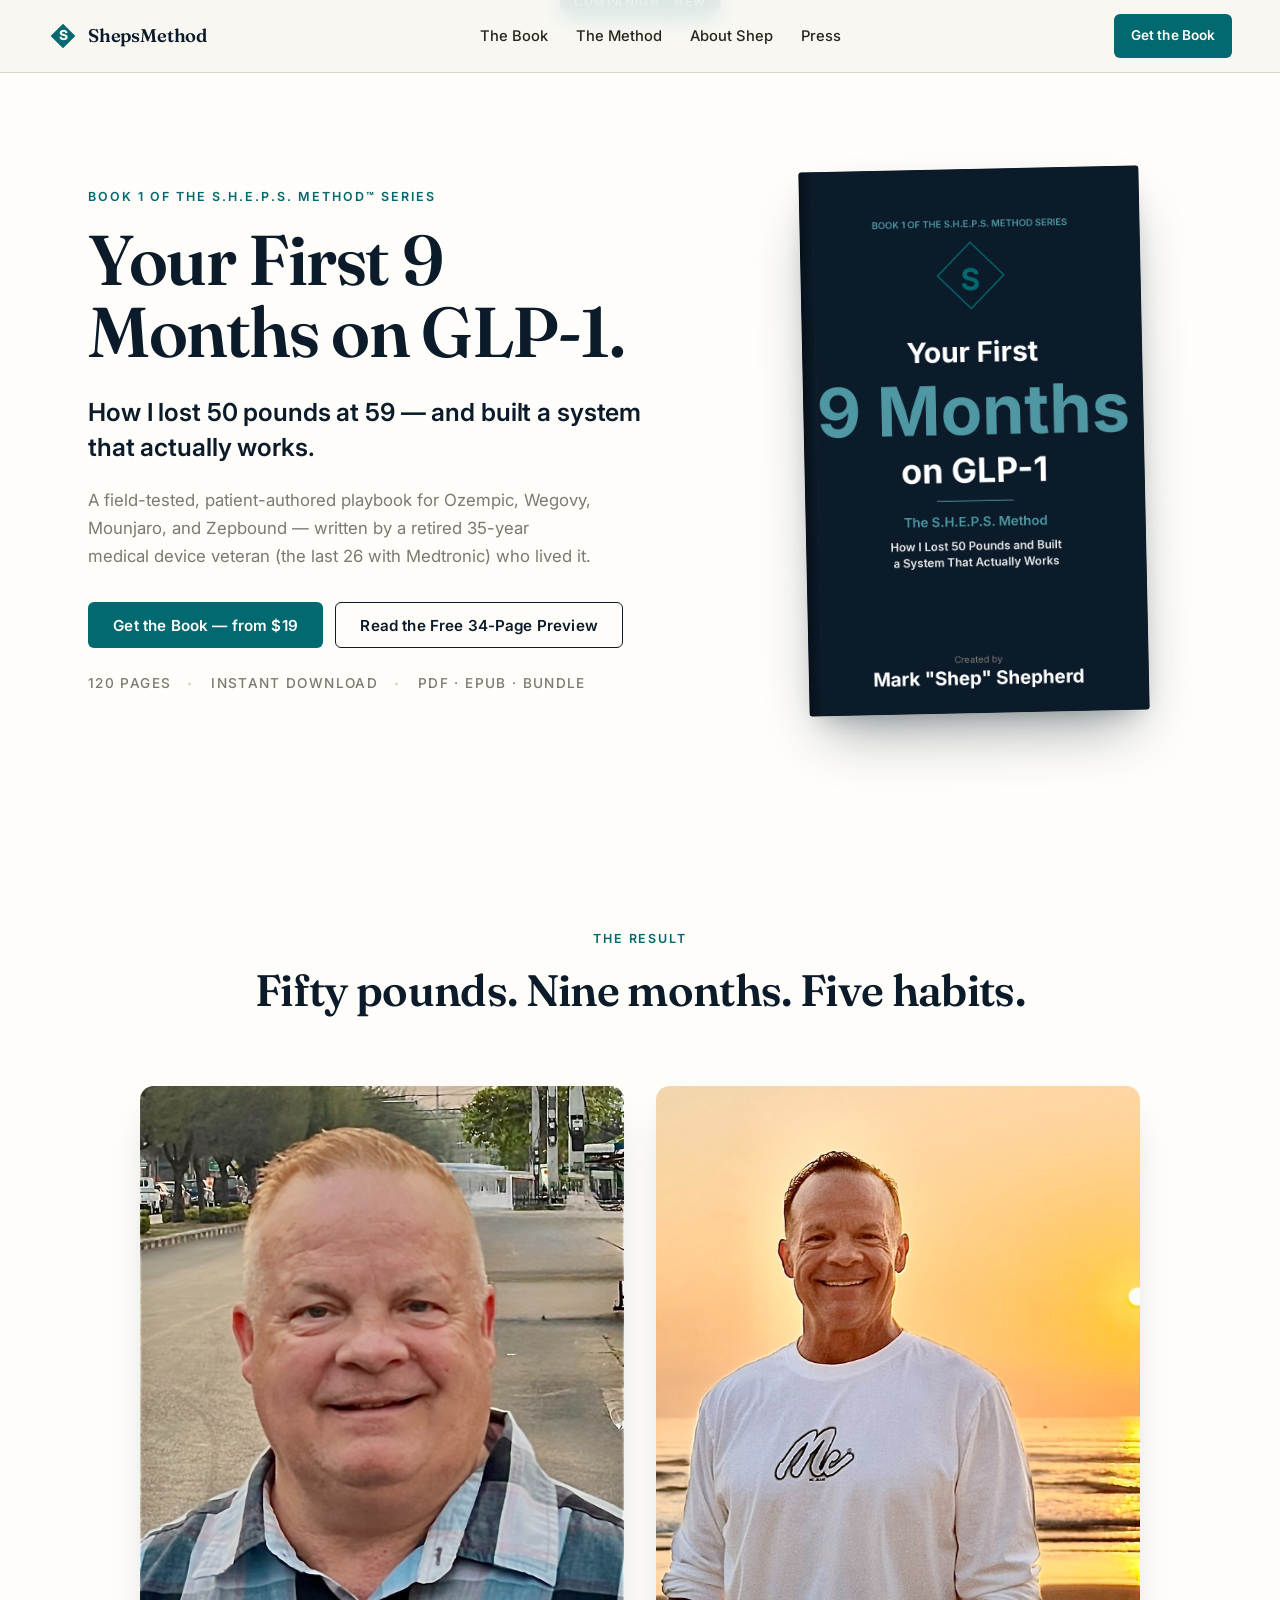
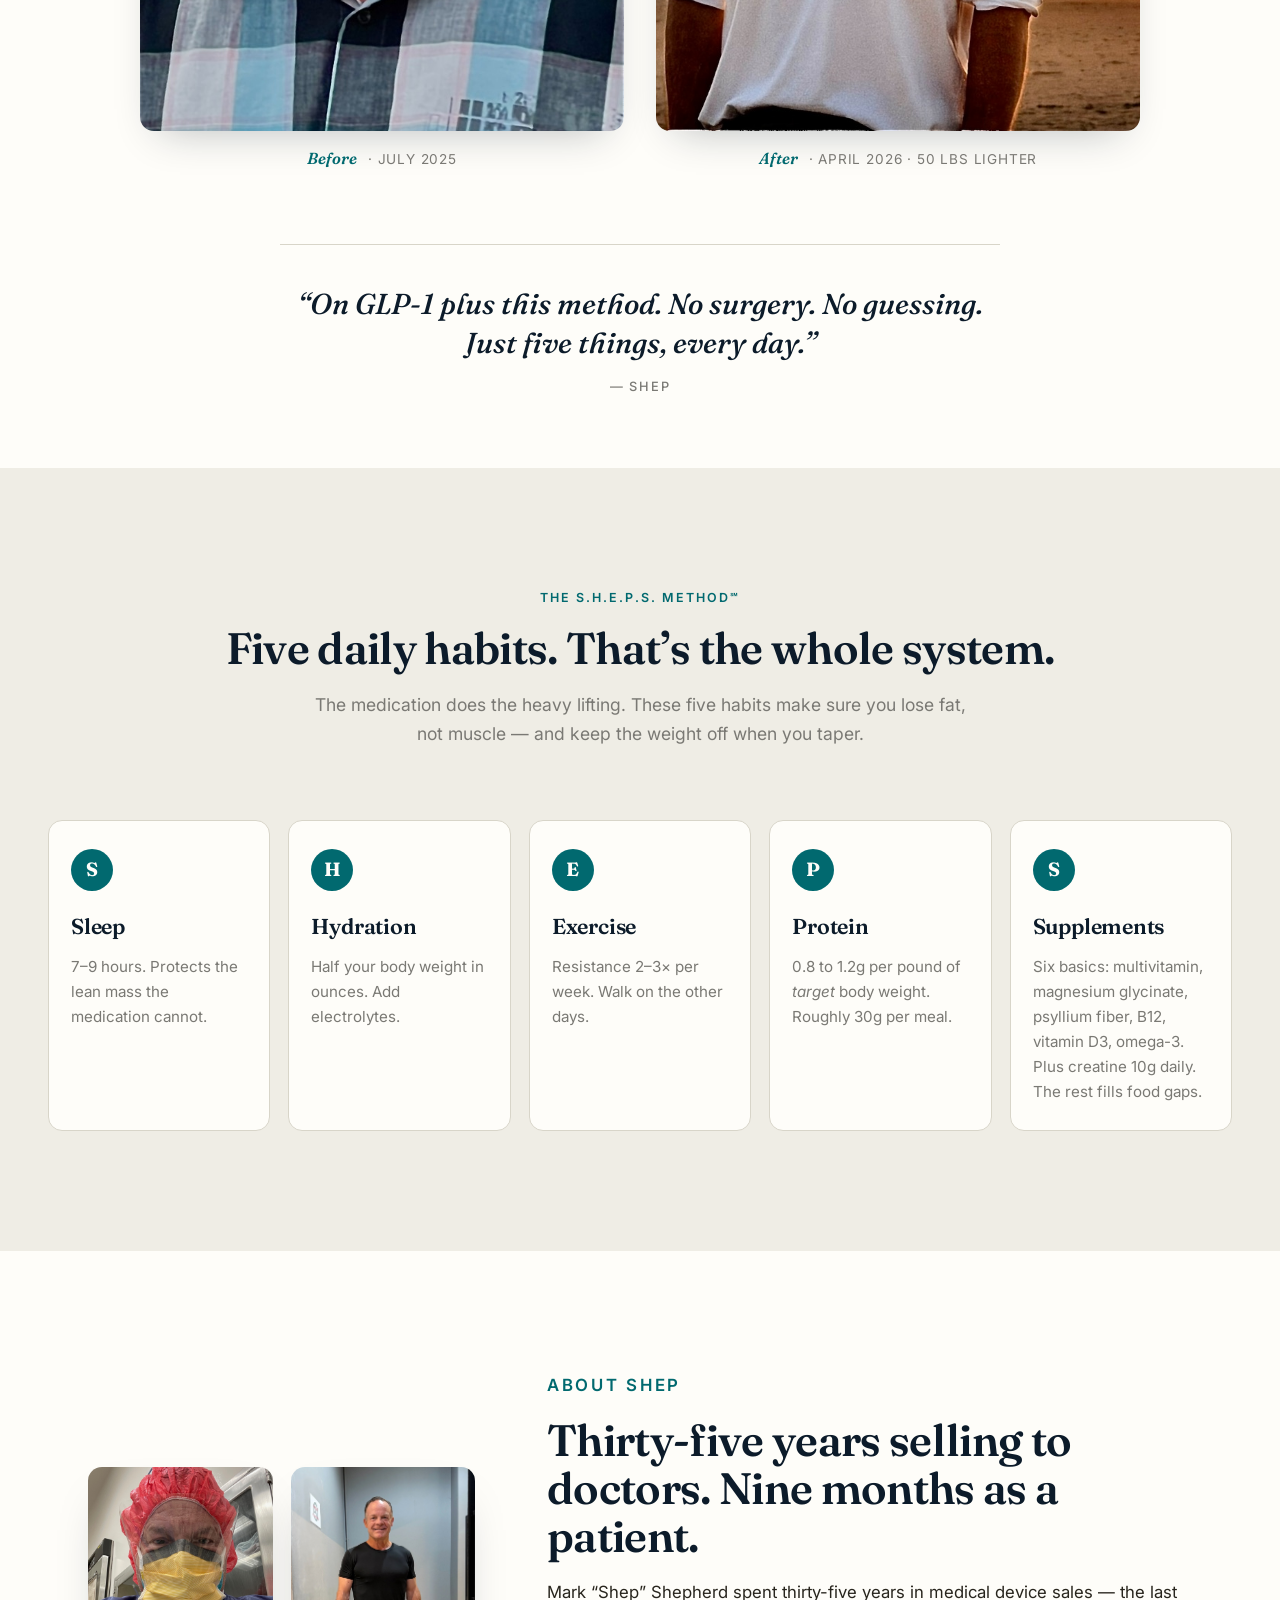
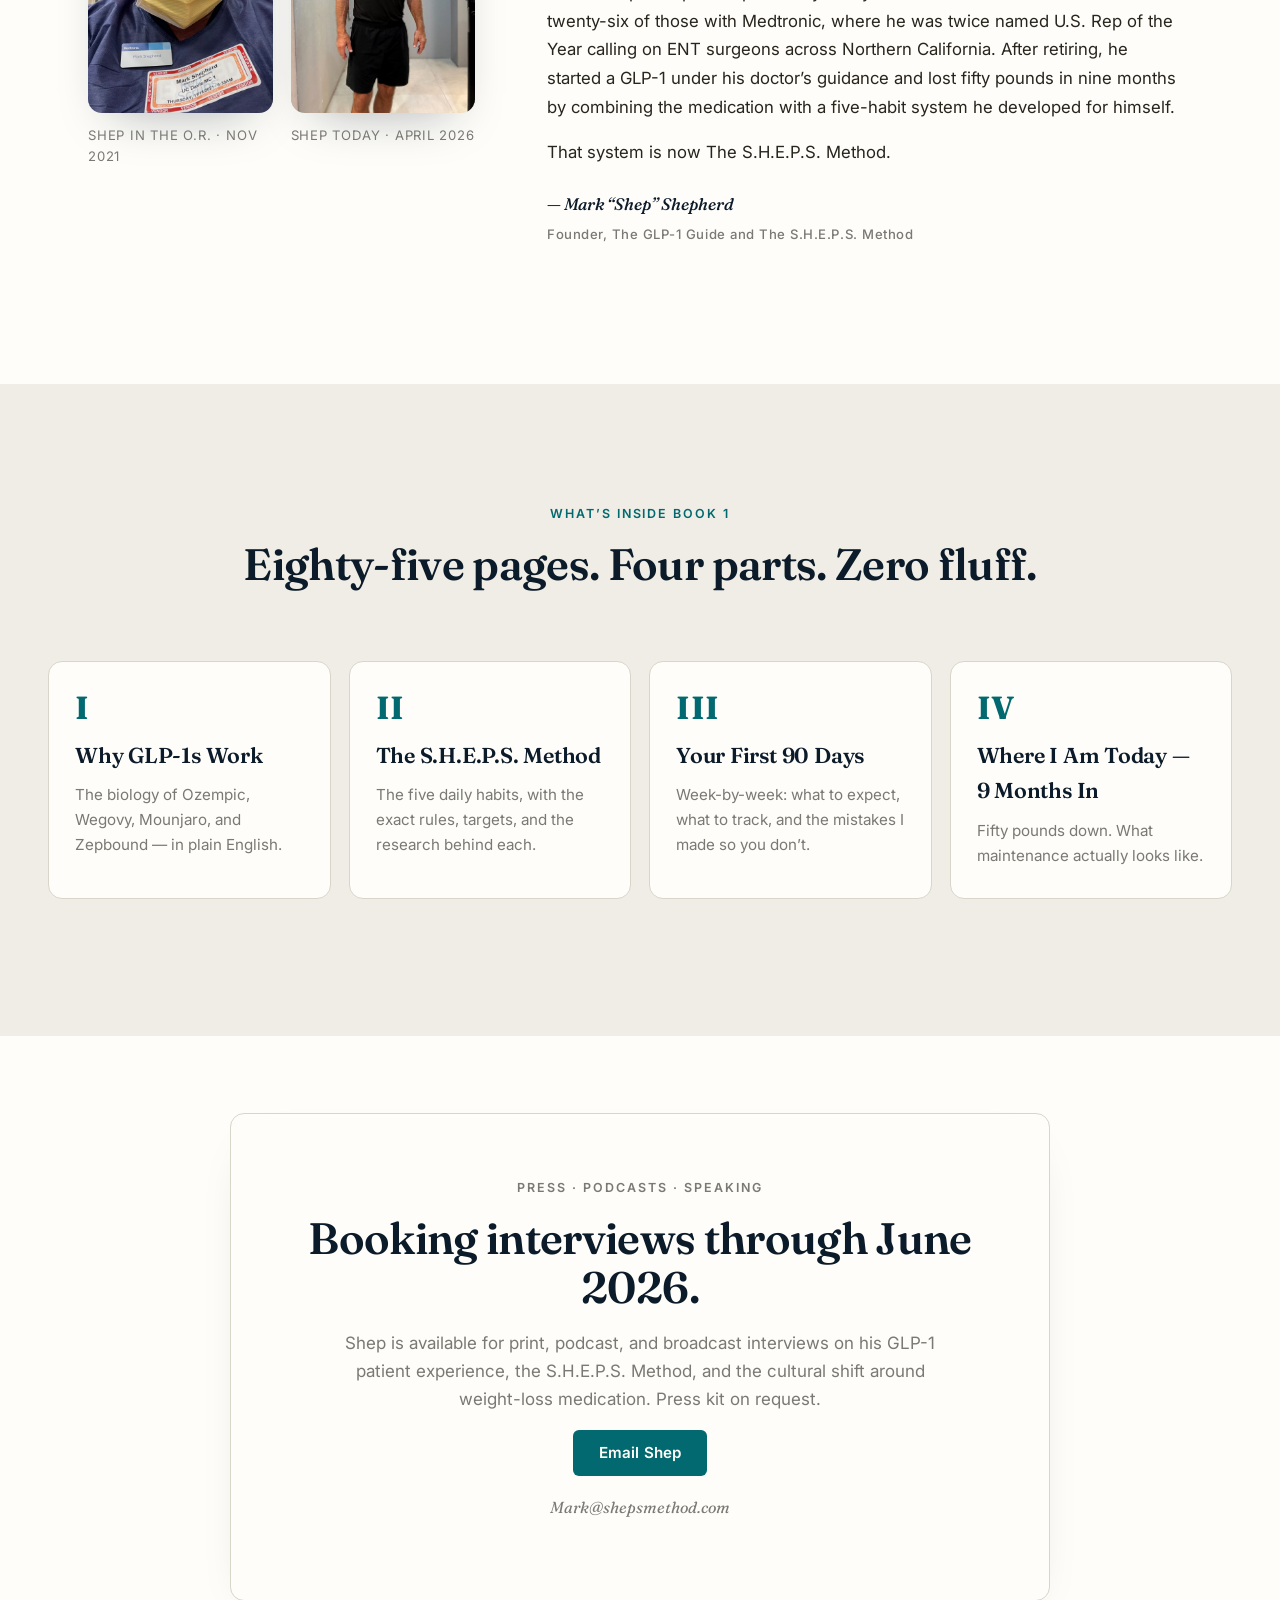
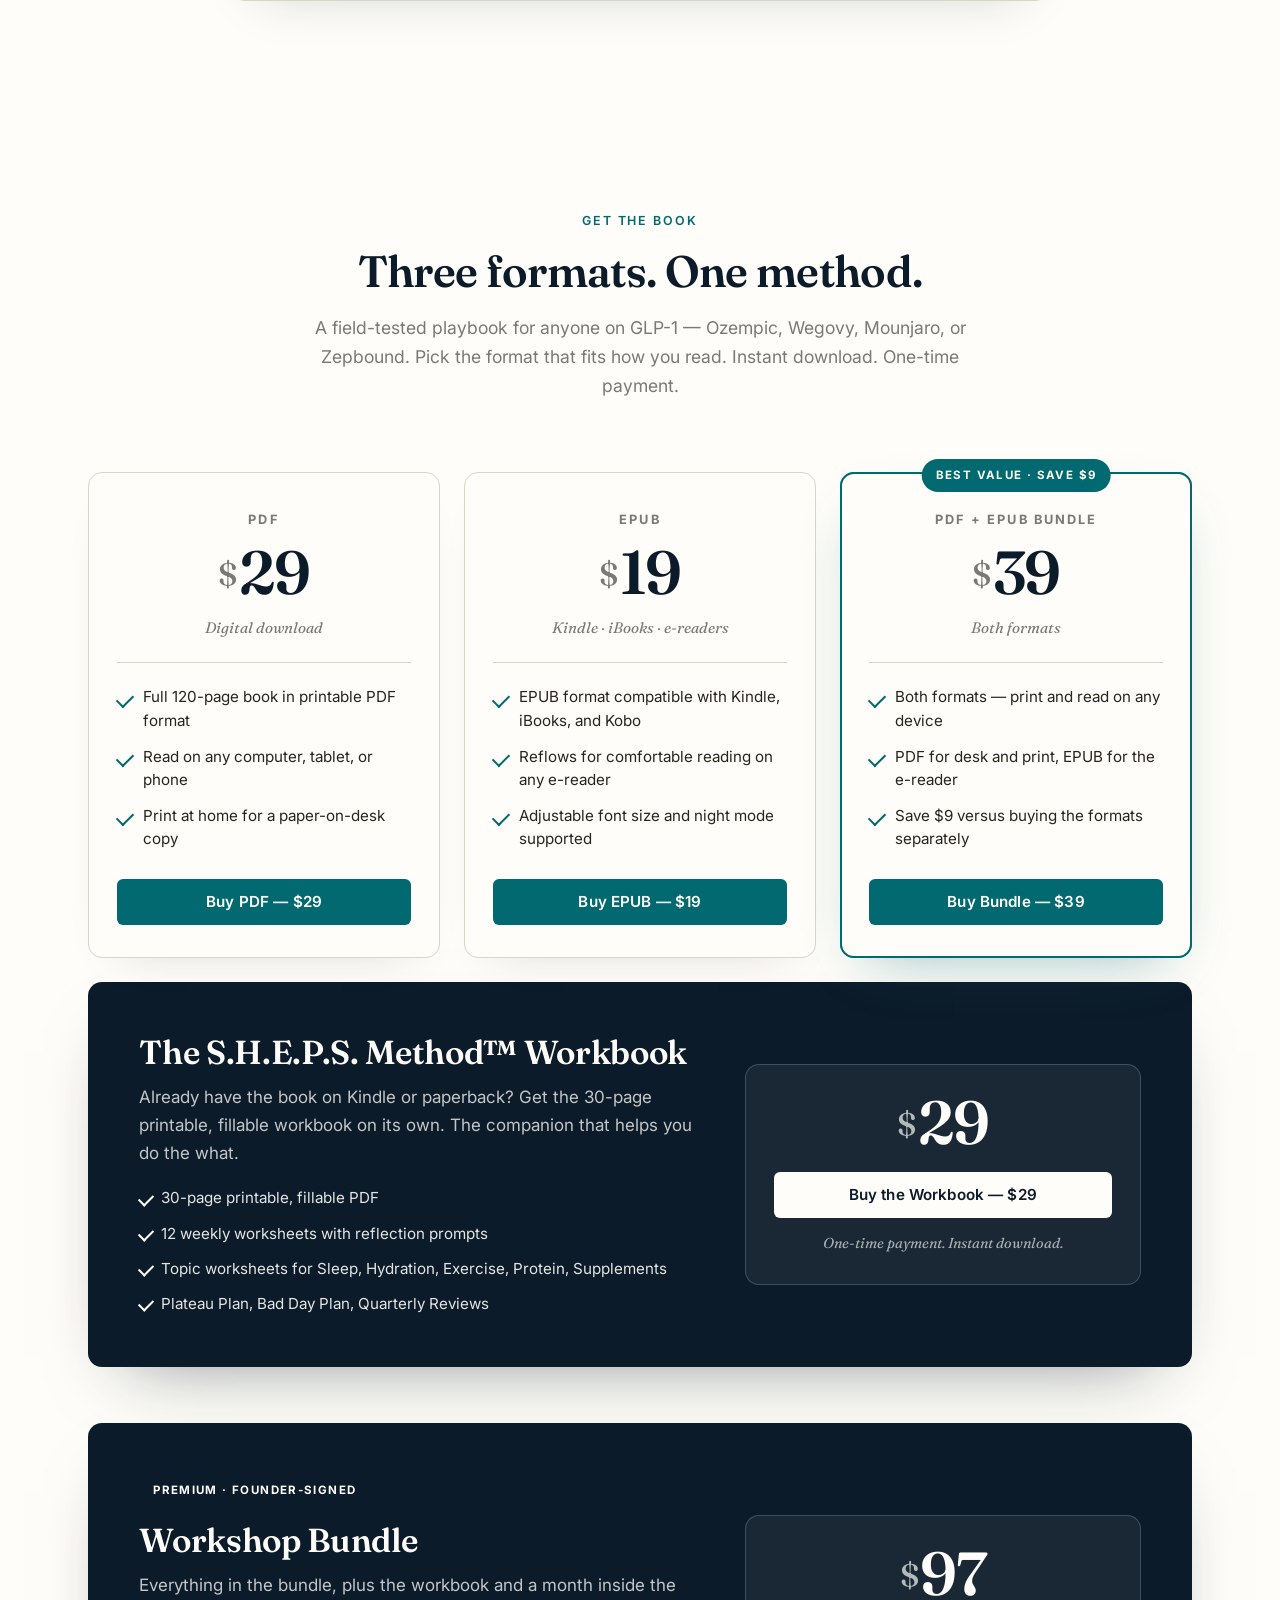
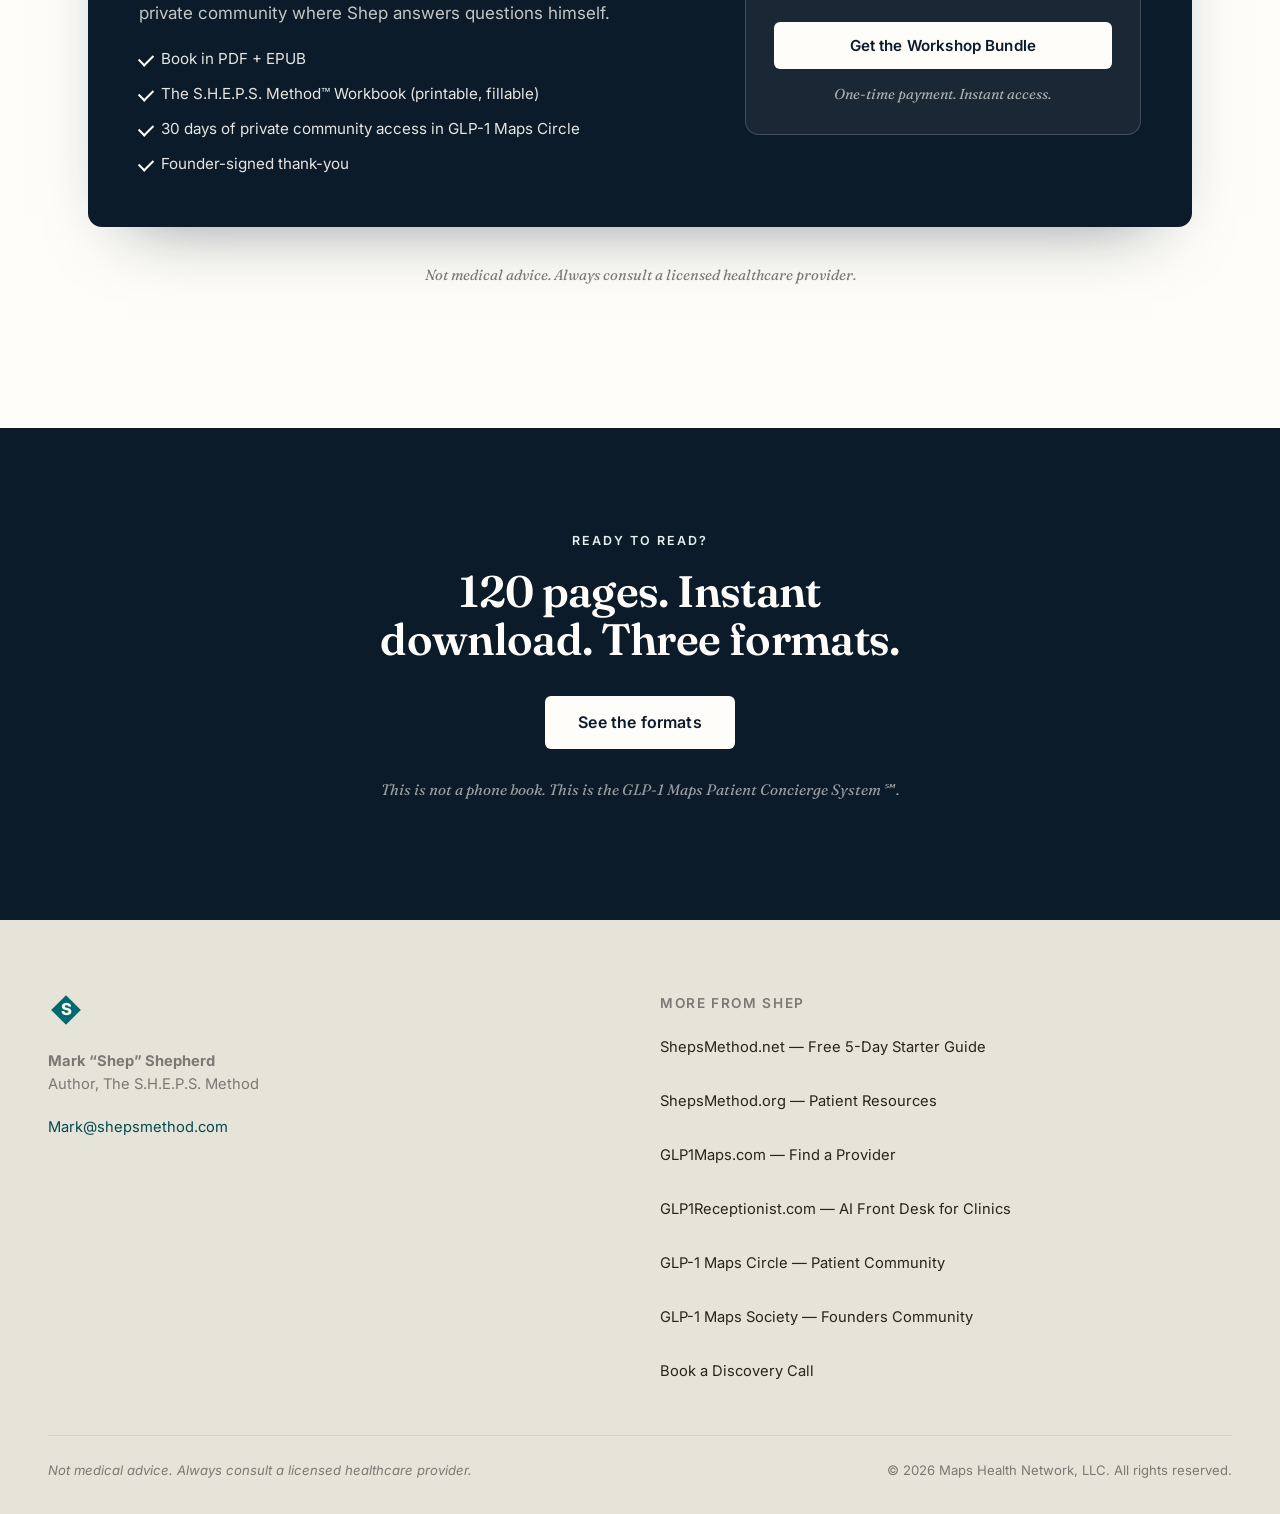
==== commit eecb79b9: "Audit fix: clarify 35 years total in medical devices, last 26 with Medtronic" ====
--- a/index.html
+++ b/index.html
@@ -135,7 +135,7 @@
     <div class="about-copy reveal">
       <p class="kicker">About Shep</p>
       <h2 class="h-display">Thirty-five years selling to doctors. Nine months as a patient.</h2>
-      <p>Mark &ldquo;Shep&rdquo; Shepherd spent thirty-five years in medical device sales with Medtronic &mdash; twice named U.S. Rep of the Year calling on ENT surgeons across Northern California. After retiring, he started a GLP-1 under his doctor&rsquo;s guidance and lost fifty pounds in nine months by combining the medication with a five-habit system he developed for himself.</p>
+      <p>Mark &ldquo;Shep&rdquo; Shepherd spent thirty-five years in medical device sales — the last twenty-six of those with Medtronic, where he was twice named U.S. Rep of the Year calling on ENT surgeons across Northern California. After retiring, he started a GLP-1 under his doctor&rsquo;s guidance and lost fifty pounds in nine months by combining the medication with a five-habit system he developed for himself.</p>
       <p>That system is now The S.H.E.P.S. Method.</p>
       <p class="sig">&mdash; Mark &ldquo;Shep&rdquo; Shepherd<br/><span class="sig-sub">Founder, The GLP-1 Guide and The S.H.E.P.S. Method</span></p>
     </div>
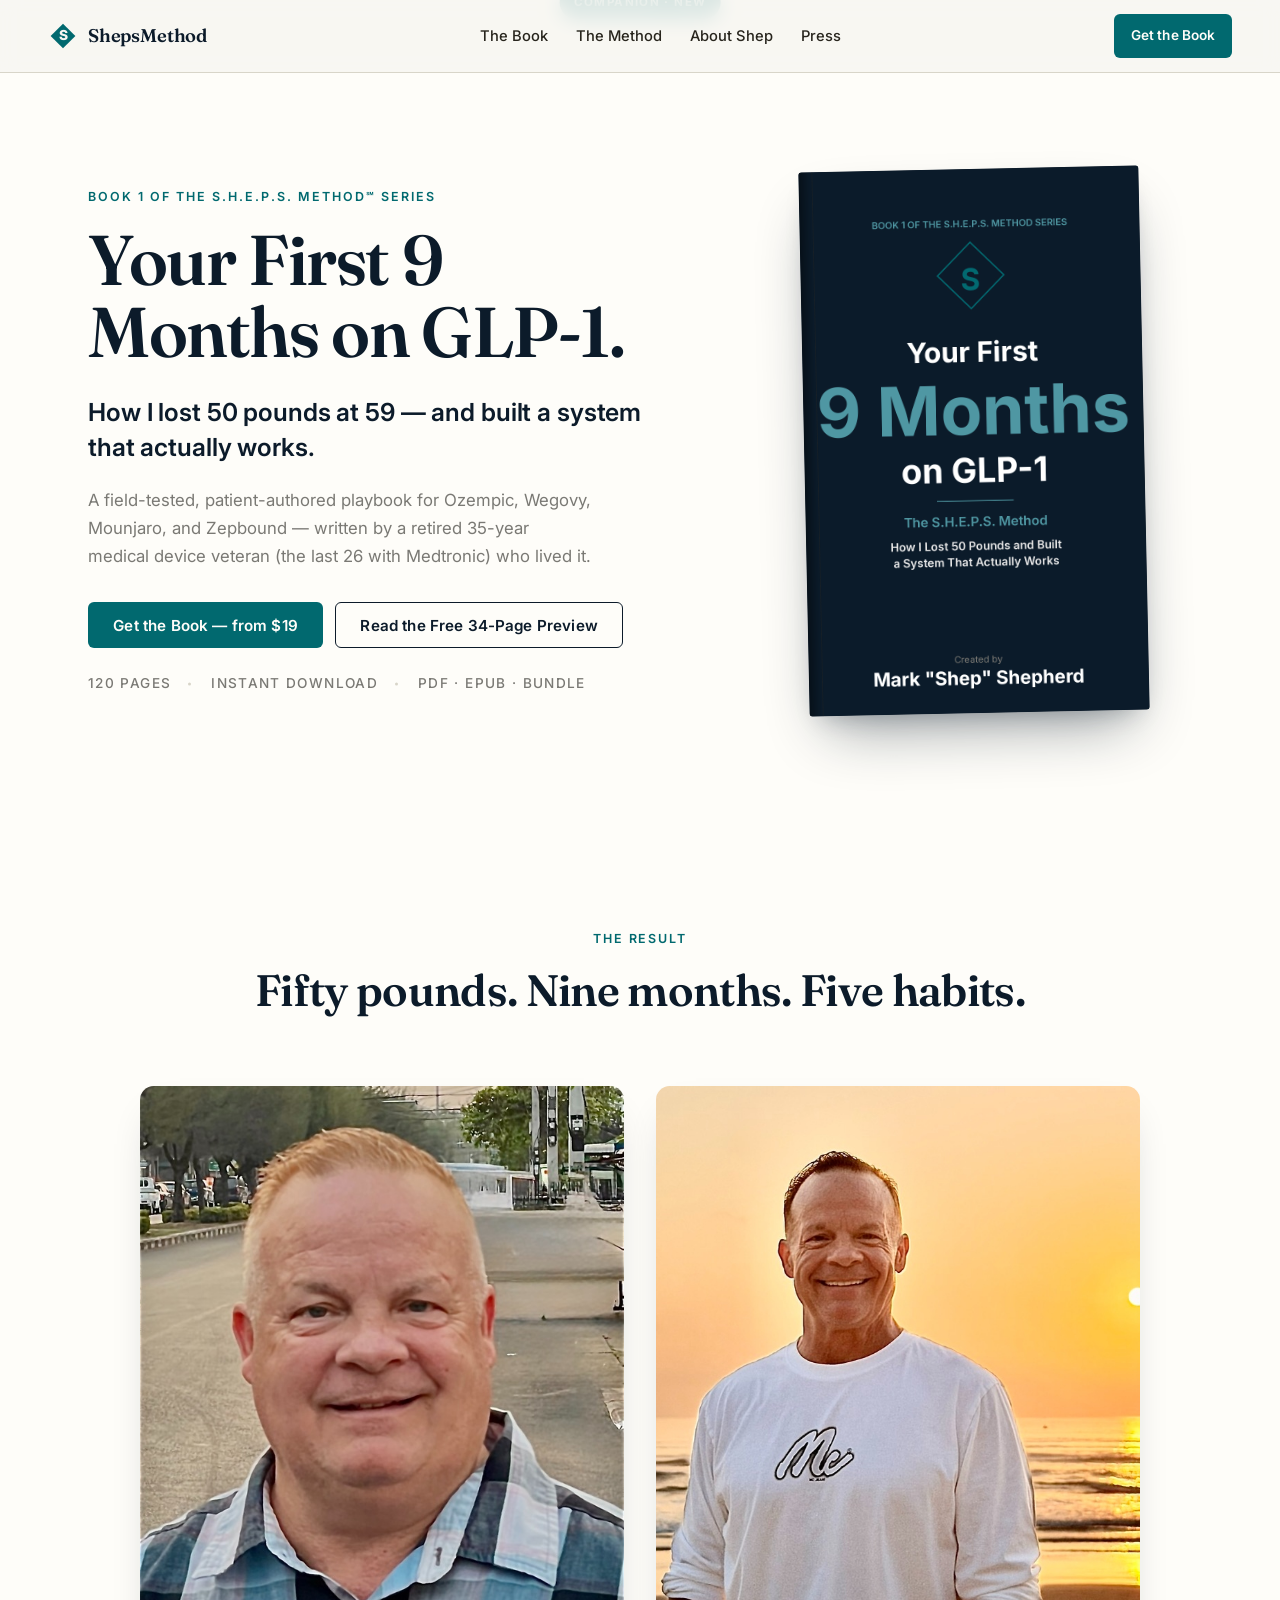
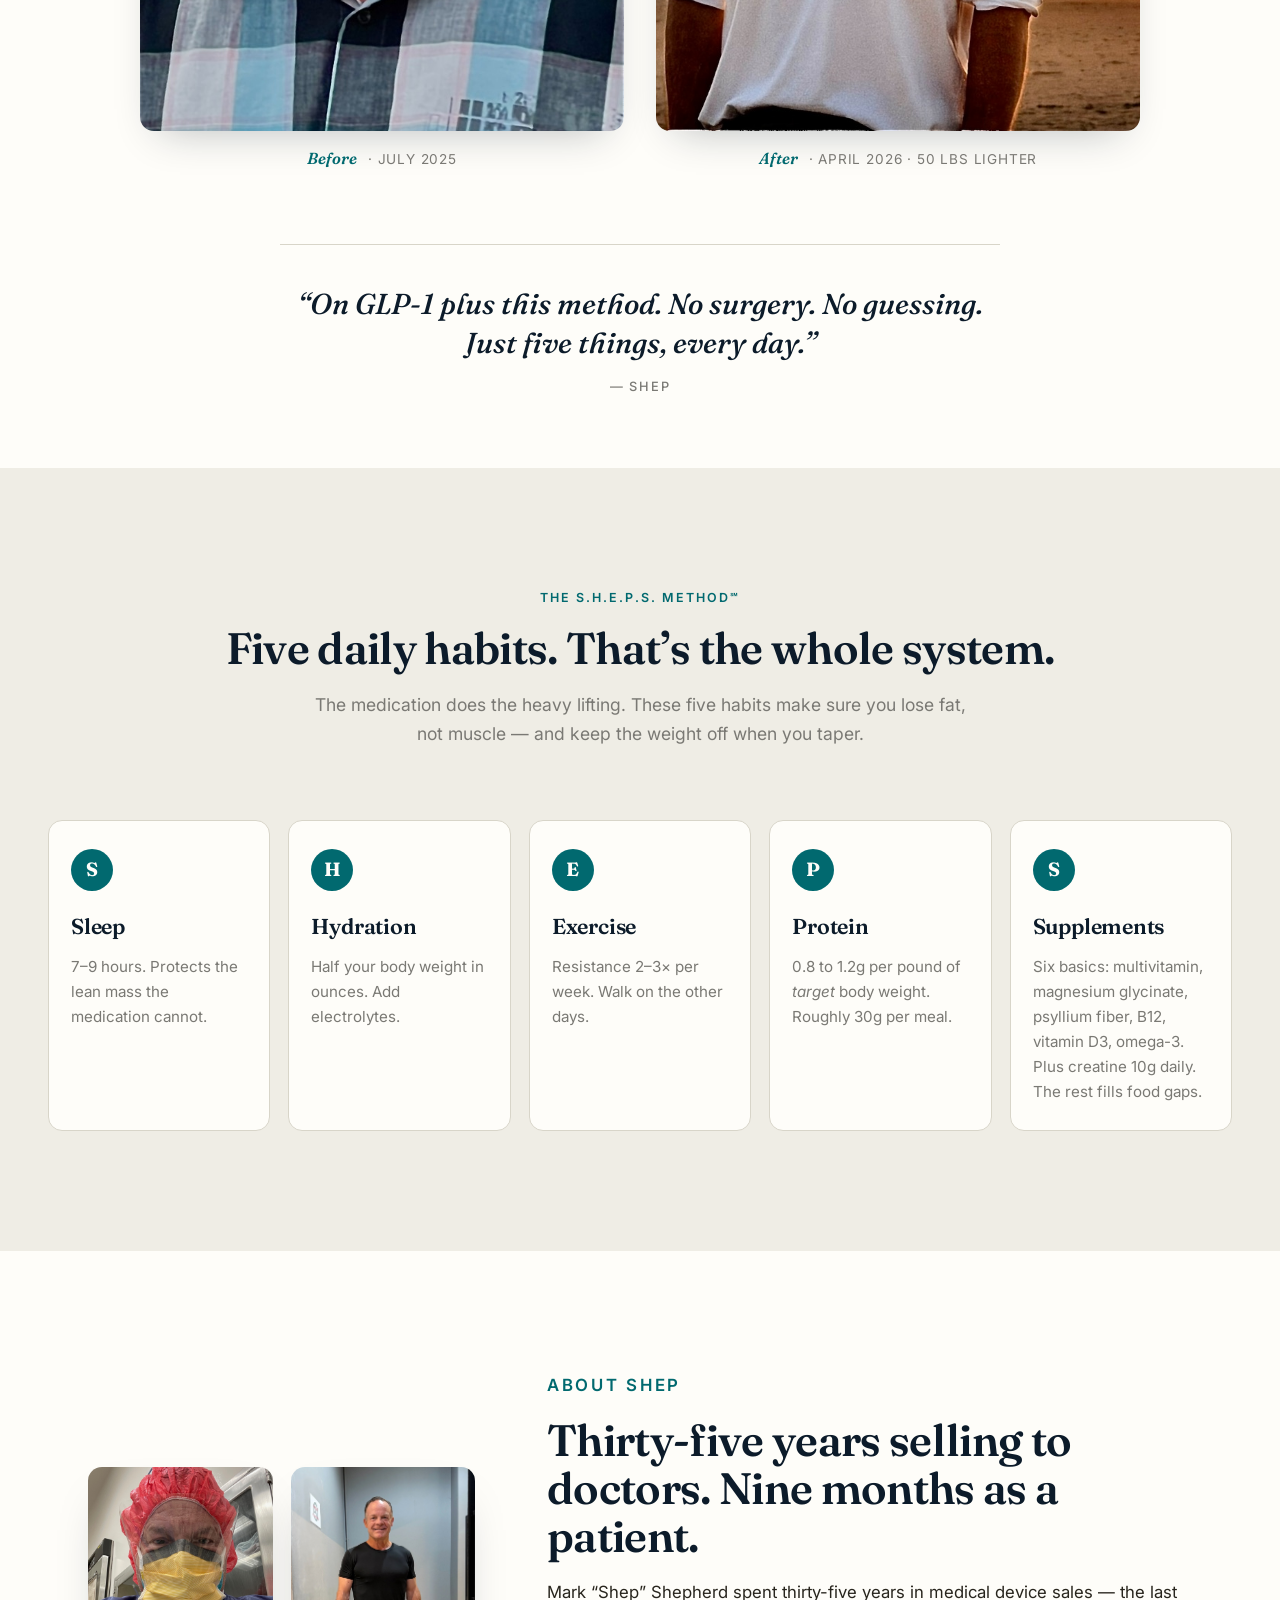
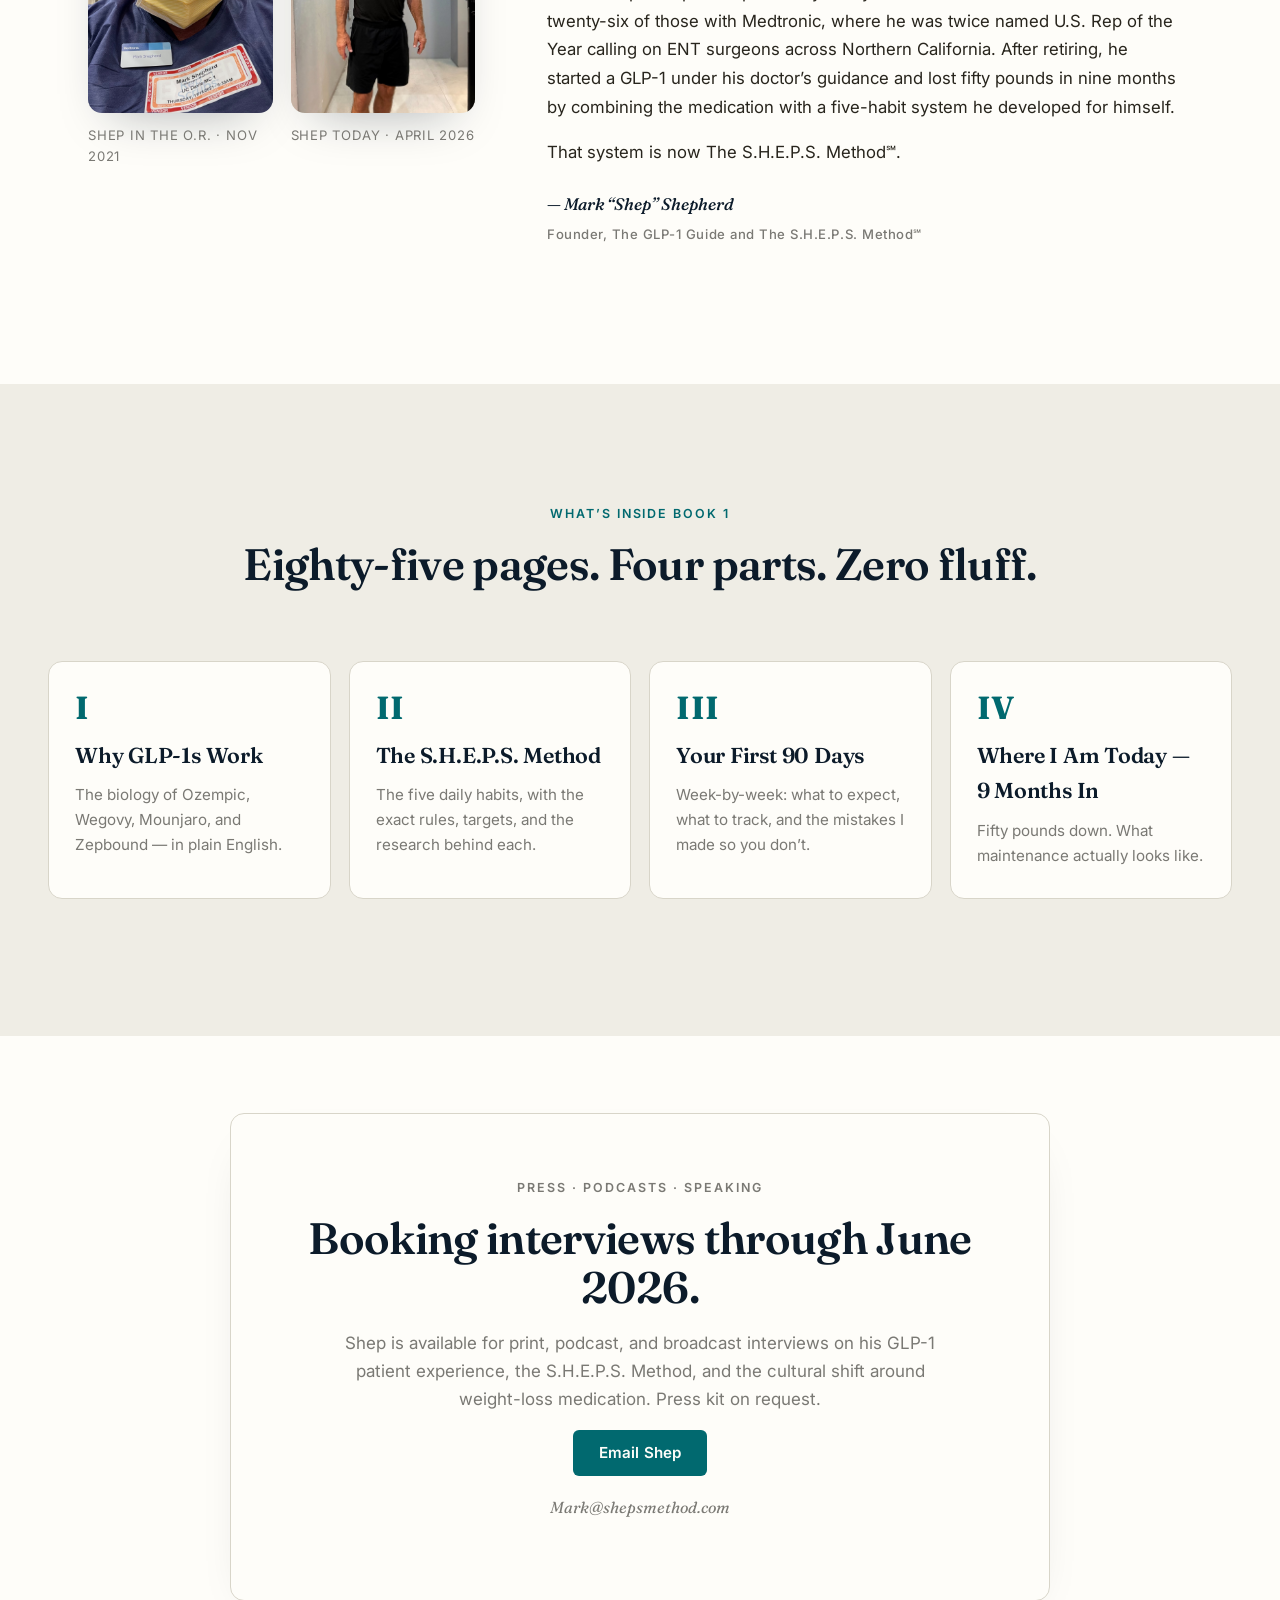
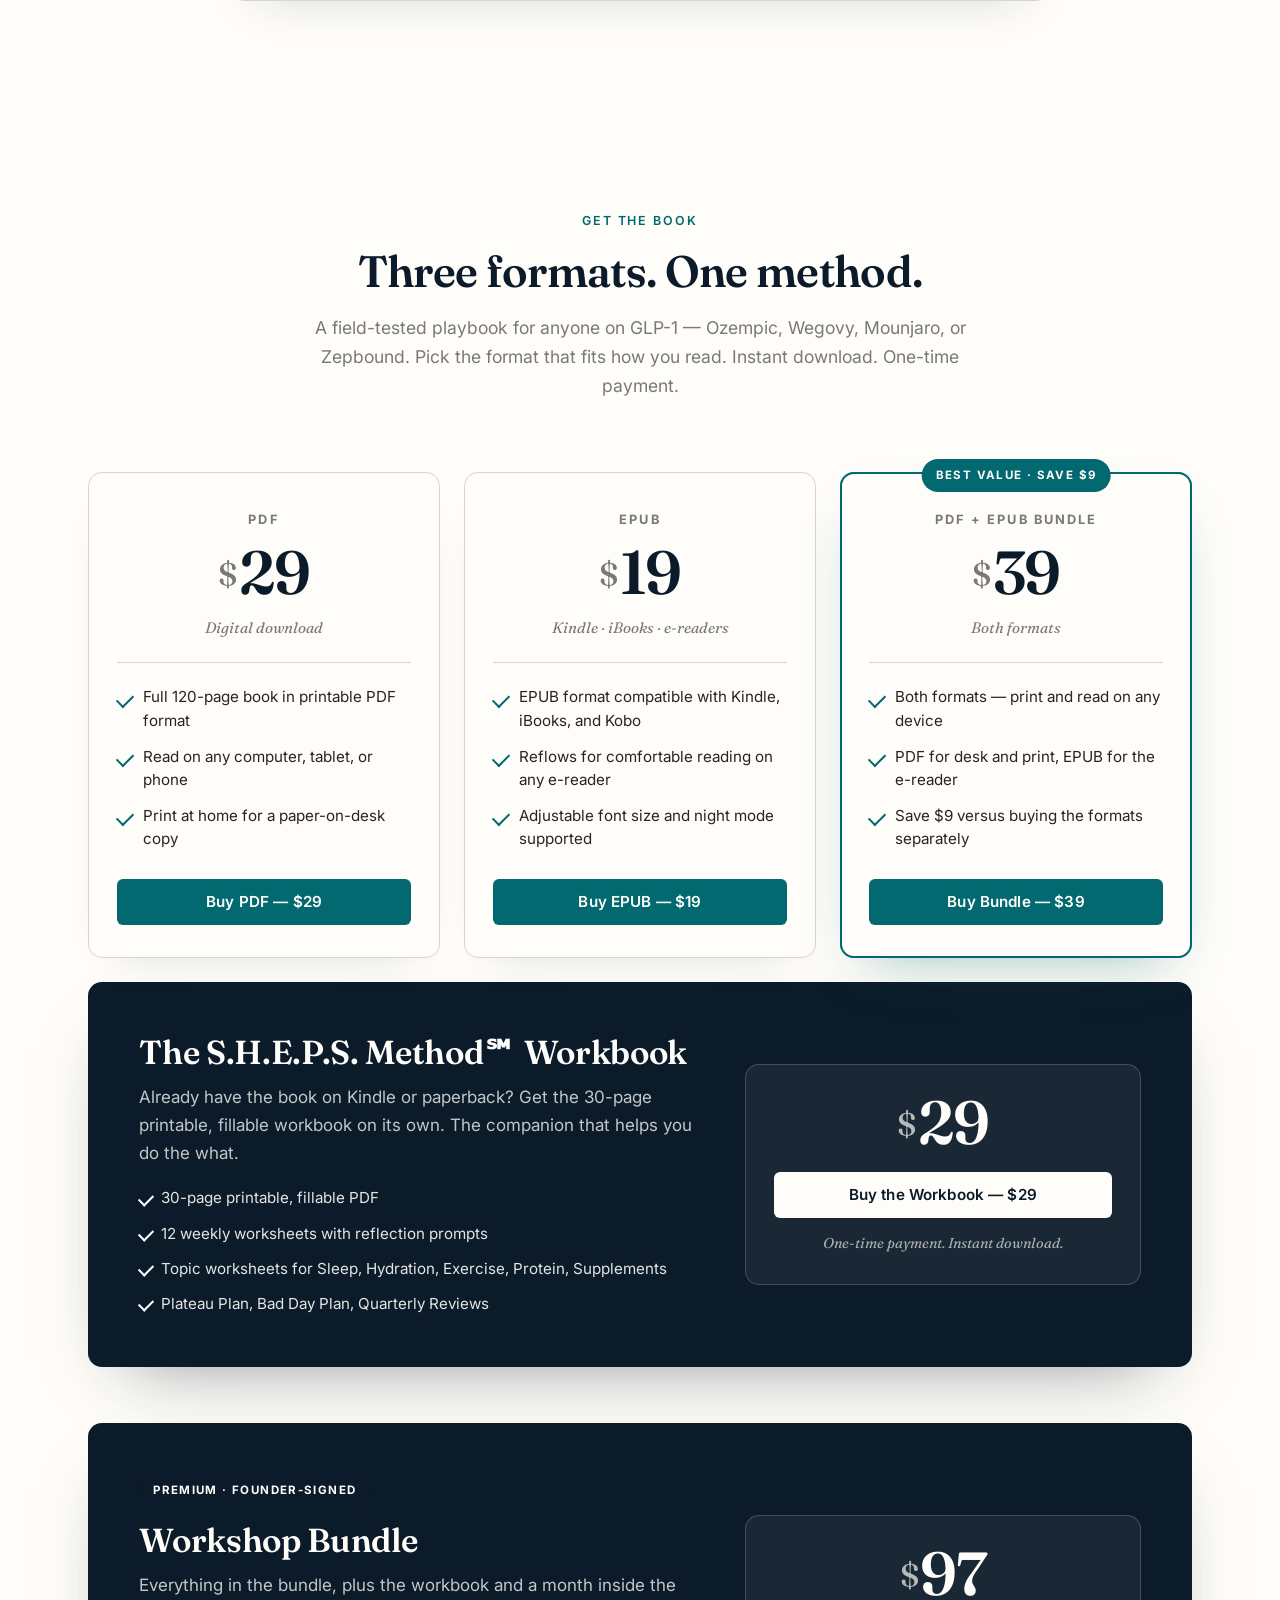
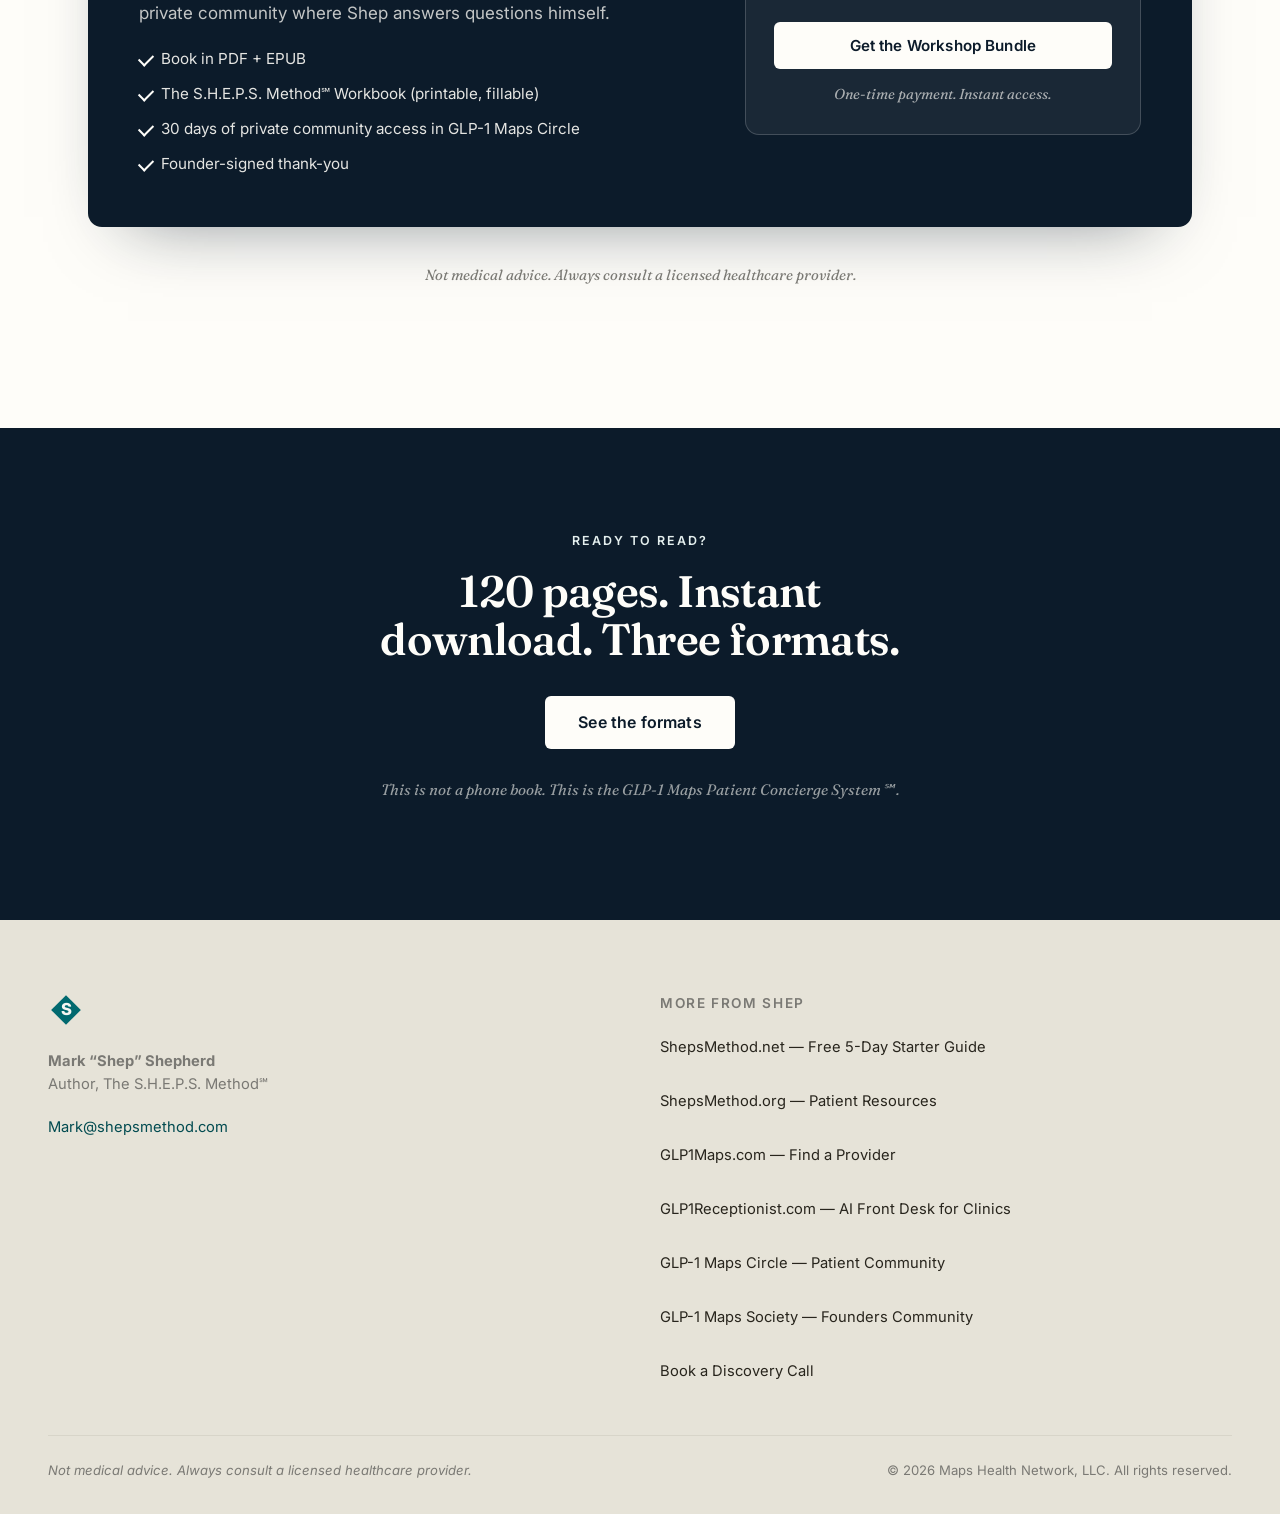
==== commit 83ae7e1f: "SEO audit: Class 1 + Class 2 fixes applied Class 1 (technical): - index.html: canonical, OG, Twitter" ====
--- a/index.html
+++ b/index.html
@@ -3,13 +3,109 @@
 <head>
 <meta charset="utf-8" />
 <meta name="viewport" content="width=device-width, initial-scale=1" />
-<title>The S.H.E.P.S. Method℠ — Your First 9 Months on GLP-1 | Mark "Shep" Shepherd</title>
-<meta name="description" content="How a retired 35-year medical device veteran (the last 26 with Medtronic) lost 50 pounds in 9 months on GLP-1 — and built a five-habit system that actually works. Book 1 of The S.H.E.P.S. Method Series by Mark 'Shep' Shepherd." />
+<!-- Google tag (gtag.js) -->
+<script async src="https://www.googletagmanager.com/gtag/js?id=G-XJ10VYEBLD"></script>
+<script>
+  window.dataLayer = window.dataLayer || [];
+  function gtag(){dataLayer.push(arguments);}
+  gtag('js', new Date());
+  gtag('config', 'G-XJ10VYEBLD');
+</script>
+<title>Your First 9 Months on GLP-1 — The S.H.E.P.S. Method℠ Book by Mark "Shep" Shepherd</title>
+<meta name="description" content="The GLP-1 book for your first 9 months on Ozempic, Wegovy, Mounjaro, or Zepbound. A retired 35-year medical device veteran lost 50 lbs and built a 5-habit system that actually works." />
+<meta name="keywords" content="GLP-1 book, Ozempic book, Mounjaro weight loss book, Wegovy book, Zepbound book, GLP-1 first 9 months, GLP-1 habits, what to eat on GLP-1, S.H.E.P.S. Method, Mark Shepherd" />
+<meta name="author" content="Mark &quot;Shep&quot; Shepherd" />
+<meta name="robots" content="index, follow, max-image-preview:large" />
+<link rel="canonical" href="https://shepsmethod.com/" />
+<!-- Open Graph -->
+<meta property="og:type" content="book" />
+<meta property="og:site_name" content="The S.H.E.P.S. Method℠" />
+<meta property="og:url" content="https://shepsmethod.com/" />
+<meta property="og:title" content="Your First 9 Months on GLP-1 — The S.H.E.P.S. Method℠ Book" />
+<meta property="og:description" content="The GLP-1 book for your first 9 months on Ozempic, Wegovy, Mounjaro, or Zepbound. A retired 35-year medical device veteran lost 50 lbs and built a 5-habit system that actually works." />
+<meta property="og:image" content="https://shepsmethod.com/images/book-cover.jpg" />
+<meta property="og:image:alt" content="Your First 9 Months on GLP-1 — The S.H.E.P.S. Method. Book 1. By Mark Shep Shepherd." />
+<meta property="og:locale" content="en_US" />
+<meta property="book:author" content="Mark &quot;Shep&quot; Shepherd" />
+<!-- Twitter Card -->
+<meta name="twitter:card" content="summary_large_image" />
+<meta name="twitter:title" content="Your First 9 Months on GLP-1 — The S.H.E.P.S. Method℠ Book" />
+<meta name="twitter:description" content="A field-tested GLP-1 playbook for Ozempic, Wegovy, Mounjaro, and Zepbound. Five daily habits that protect lean mass while the medication does the heavy lifting." />
+<meta name="twitter:image" content="https://shepsmethod.com/images/book-cover.jpg" />
 <link rel="preconnect" href="https://fonts.googleapis.com">
 <link rel="preconnect" href="https://fonts.gstatic.com" crossorigin>
 <link href="https://fonts.googleapis.com/css2?family=Fraunces:ital,opsz,wght@0,9..144,500;0,9..144,600;0,9..144,700;1,9..144,500;1,9..144,600&family=Inter:wght@400;500;600;700&display=swap" rel="stylesheet">
 <link rel="icon" type="image/svg+xml" href="data:image/svg+xml;utf8,<svg xmlns='http://www.w3.org/2000/svg' viewBox='0 0 32 32'><rect x='6' y='6' width='20' height='20' transform='rotate(45 16 16)' fill='%2301696F'/><text x='16' y='20.5' font-family='Arial,Helvetica,sans-serif' font-size='15' font-weight='900' fill='%23F7F6F2' text-anchor='middle'>S</text></svg>">
 <link rel="stylesheet" href="assets/styles.css" />
+<!-- JSON-LD: Book -->
+<script type="application/ld+json">
+{
+  "@context": "https://schema.org",
+  "@type": "Book",
+  "name": "Your First 9 Months on GLP-1",
+  "alternateName": "The S.H.E.P.S. Method — Book 1",
+  "bookFormat": "https://schema.org/EBook",
+  "numberOfPages": 120,
+  "inLanguage": "en",
+  "description": "A field-tested, patient-authored playbook for Ozempic, Wegovy, Mounjaro, and Zepbound. Five daily habits — Sleep, Hydration, Exercise, Protein, Supplements — that protect lean mass while the medication does the heavy lifting.",
+  "image": "https://shepsmethod.com/images/book-cover.jpg",
+  "url": "https://shepsmethod.com/",
+  "author": {
+    "@type": "Person",
+    "name": "Mark \"Shep\" Shepherd",
+    "url": "https://shepsmethod.com/#shep",
+    "jobTitle": "Author, The S.H.E.P.S. Method℠",
+    "description": "Retired 35-year medical device veteran (26 years with Medtronic, two-time U.S. Rep of the Year). Lost 50 pounds in 9 months on GLP-1."
+  },
+  "offers": [
+    {"@type": "Offer", "name": "PDF", "price": "29.00", "priceCurrency": "USD", "availability": "https://schema.org/InStock", "url": "https://shepsmethod.com/#buy"},
+    {"@type": "Offer", "name": "EPUB", "price": "19.00", "priceCurrency": "USD", "availability": "https://schema.org/InStock", "url": "https://shepsmethod.com/#buy"},
+    {"@type": "Offer", "name": "PDF + EPUB Bundle", "price": "39.00", "priceCurrency": "USD", "availability": "https://schema.org/InStock", "url": "https://shepsmethod.com/#buy"},
+    {"@type": "Offer", "name": "Workbook", "price": "29.00", "priceCurrency": "USD", "availability": "https://schema.org/InStock", "url": "https://shepsmethod.com/#buy"},
+    {"@type": "Offer", "name": "Workshop Bundle", "price": "97.00", "priceCurrency": "USD", "availability": "https://schema.org/InStock", "url": "https://shepsmethod.com/#buy"}
+  ]
+}
+</script>
+<!-- JSON-LD: Person (Author) -->
+<script type="application/ld+json">
+{
+  "@context": "https://schema.org",
+  "@type": "Person",
+  "@id": "https://shepsmethod.com/#shep",
+  "name": "Mark \"Shep\" Shepherd",
+  "givenName": "Mark",
+  "familyName": "Shepherd",
+  "alternateName": "Shep",
+  "url": "https://shepsmethod.com/",
+  "image": "https://shepsmethod.com/images/shep_today_2026.jpg",
+  "jobTitle": "Author and Founder",
+  "description": "Retired 35-year medical device veteran (26 years with Medtronic, two-time U.S. Rep of the Year). Author of The S.H.E.P.S. Method℠. Lost 50 pounds in 9 months on GLP-1.",
+  "worksFor": {
+    "@type": "Organization",
+    "name": "Maps Health Network, LLC"
+  },
+  "sameAs": [
+    "https://glp1maps.com",
+    "https://glp1receptionist.com"
+  ]
+}
+</script>
+<!-- JSON-LD: Organization -->
+<script type="application/ld+json">
+{
+  "@context": "https://schema.org",
+  "@type": "Organization",
+  "name": "Maps Health Network, LLC",
+  "url": "https://shepsmethod.com/",
+  "logo": "https://shepsmethod.com/images/book-cover.jpg",
+  "founder": {"@id": "https://shepsmethod.com/#shep"},
+  "sameAs": [
+    "https://glp1maps.com",
+    "https://glp1receptionist.com",
+    "https://theglp1guide.net"
+  ]
+}
+</script>
 </head>
 <body>
 
@@ -37,7 +133,7 @@
 <section class="hero">
   <div class="hero-inner">
     <div class="hero-copy reveal">
-      <p class="kicker">Book 1 of The S.H.E.P.S. Method&trade; Series</p>
+      <p class="kicker">Book 1 of The S.H.E.P.S. Method&#8480; Series</p>
       <h1 class="display">Your First 9 Months on GLP-1.</h1>
       <p class="hero-sub"><em>How I lost 50 pounds at 59 — and built a system that actually works.</em></p>
       <p class="hero-lede">A field-tested, patient-authored playbook for Ozempic, Wegovy, Mounjaro, and Zepbound — written by a retired 35-year medical device veteran (the last 26 with Medtronic) who lived it.</p>
@@ -136,8 +232,8 @@
       <p class="kicker">About Shep</p>
       <h2 class="h-display">Thirty-five years selling to doctors. Nine months as a patient.</h2>
       <p>Mark &ldquo;Shep&rdquo; Shepherd spent thirty-five years in medical device sales — the last twenty-six of those with Medtronic, where he was twice named U.S. Rep of the Year calling on ENT surgeons across Northern California. After retiring, he started a GLP-1 under his doctor&rsquo;s guidance and lost fifty pounds in nine months by combining the medication with a five-habit system he developed for himself.</p>
-      <p>That system is now The S.H.E.P.S. Method.</p>
-      <p class="sig">&mdash; Mark &ldquo;Shep&rdquo; Shepherd<br/><span class="sig-sub">Founder, The GLP-1 Guide and The S.H.E.P.S. Method</span></p>
+      <p>That system is now The S.H.E.P.S. Method&#8480;.</p>
+      <p class="sig">&mdash; Mark &ldquo;Shep&rdquo; Shepherd<br/><span class="sig-sub">Founder, The GLP-1 Guide and The S.H.E.P.S. Method&#8480;</span></p>
     </div>
   </div>
 </section>
@@ -243,7 +339,7 @@
   <article class="upsell reveal" aria-labelledby="workbook-title" style="margin-top:1.5rem;">
     <div class="upsell-copy">
       <p class="price-flag">Companion · New</p>
-      <h3 id="workbook-title" class="upsell-title">The S.H.E.P.S. Method&#8482; Workbook</h3>
+      <h3 id="workbook-title" class="upsell-title">The S.H.E.P.S. Method&#8480; Workbook</h3>
       <p class="upsell-lede">Already have the book on Kindle or paperback? Get the 30-page printable, fillable workbook on its own. The companion that helps you do the what.</p>
       <ul class="upsell-list">
         <li>30-page printable, fillable PDF</li>
@@ -267,7 +363,7 @@
       <p class="upsell-lede">Everything in the bundle, plus the workbook and a month inside the private community where Shep answers questions himself.</p>
       <ul class="upsell-list">
         <li>Book in PDF + EPUB</li>
-        <li>The S.H.E.P.S. Method&#8482; Workbook (printable, fillable)</li>
+        <li>The S.H.E.P.S. Method&#8480; Workbook (printable, fillable)</li>
         <li>30 days of private community access in GLP-1 Maps Circle</li>
         <li>Founder-signed thank-you</li>
       </ul>
@@ -300,7 +396,7 @@
         <rect x="10" y="10" width="28" height="28" transform="rotate(45 24 24)" fill="currentColor"/>
         <text x="24" y="30" text-anchor="middle" font-family="Inter, Helvetica, Arial, sans-serif" font-size="22" font-weight="800" fill="#F7F6F2">S</text>
       </svg>
-      <p><strong>Mark &ldquo;Shep&rdquo; Shepherd</strong><br/>Author, The S.H.E.P.S. Method</p>
+      <p><strong>Mark &ldquo;Shep&rdquo; Shepherd</strong><br/>Author, The S.H.E.P.S. Method&#8480;</p>
       <p><a href="mailto:Mark@shepsmethod.com">Mark@shepsmethod.com</a></p>
     </div>
     <div class="footer-links">
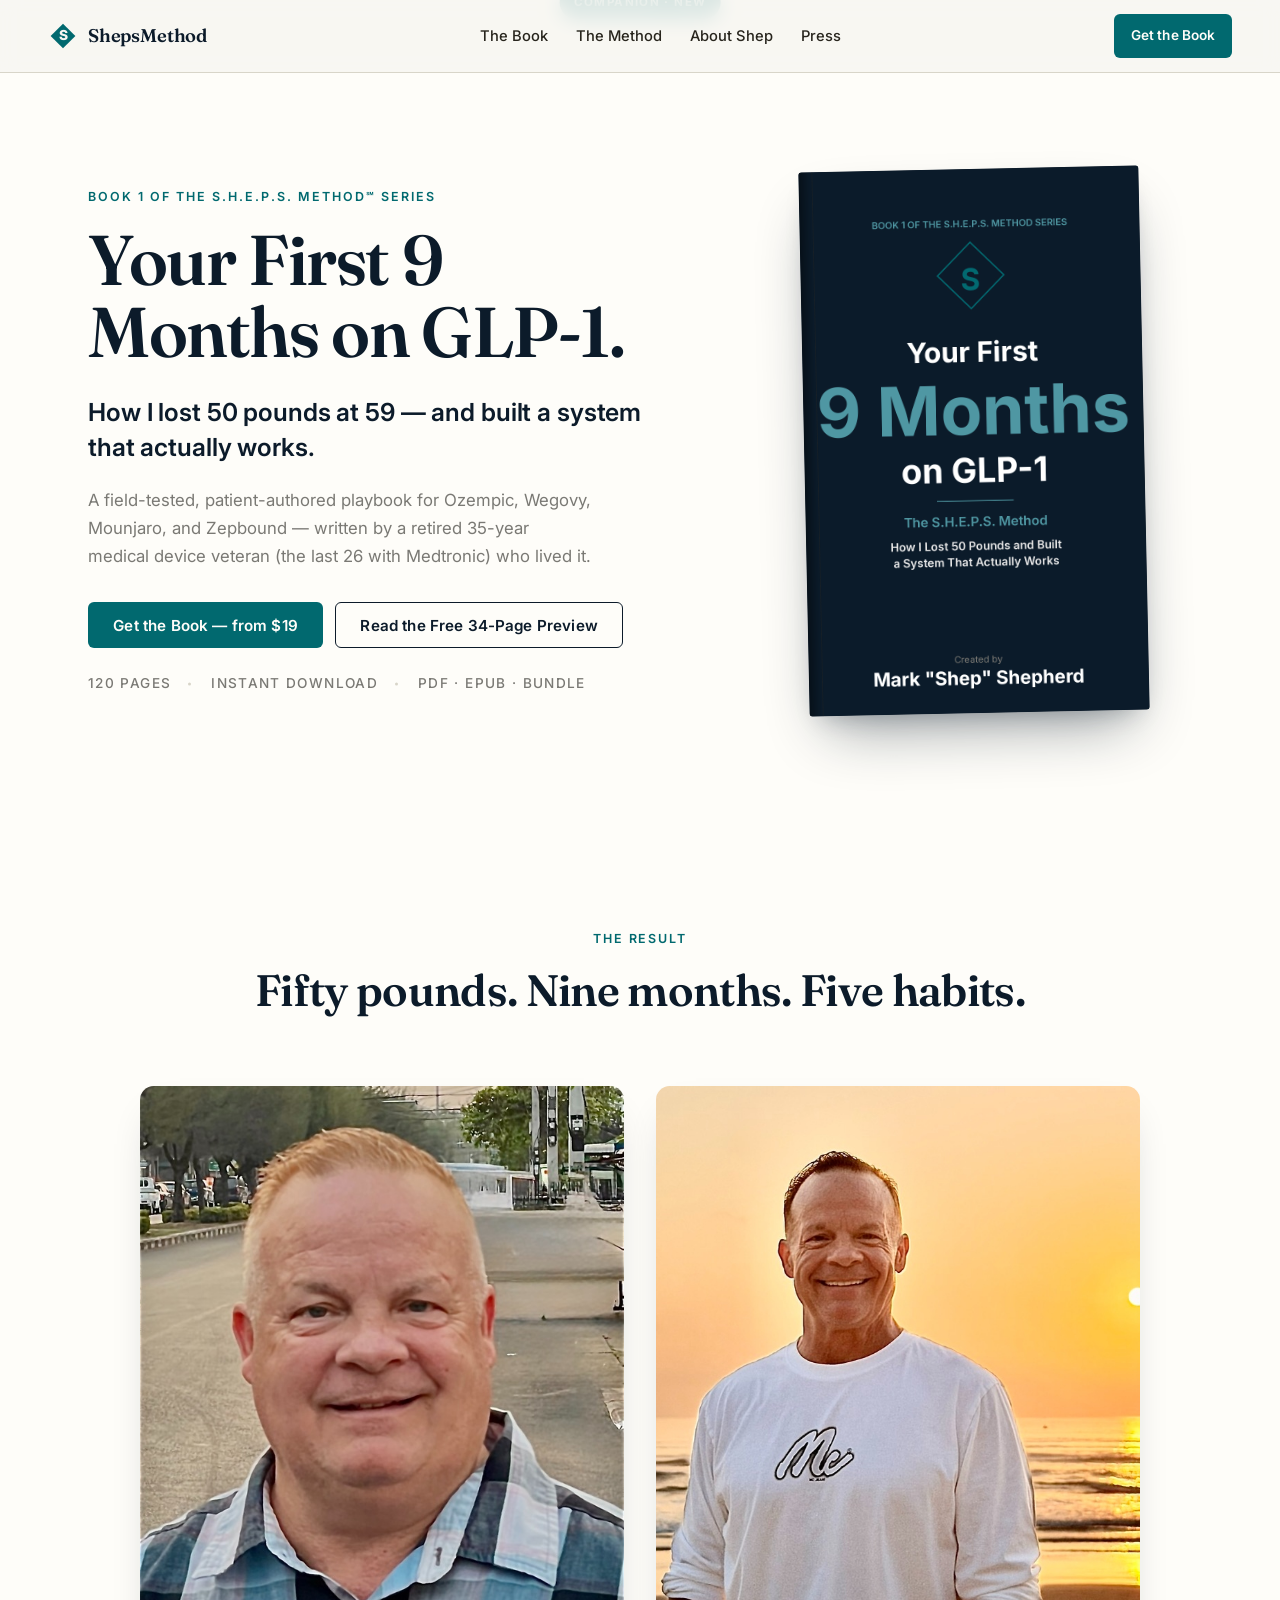
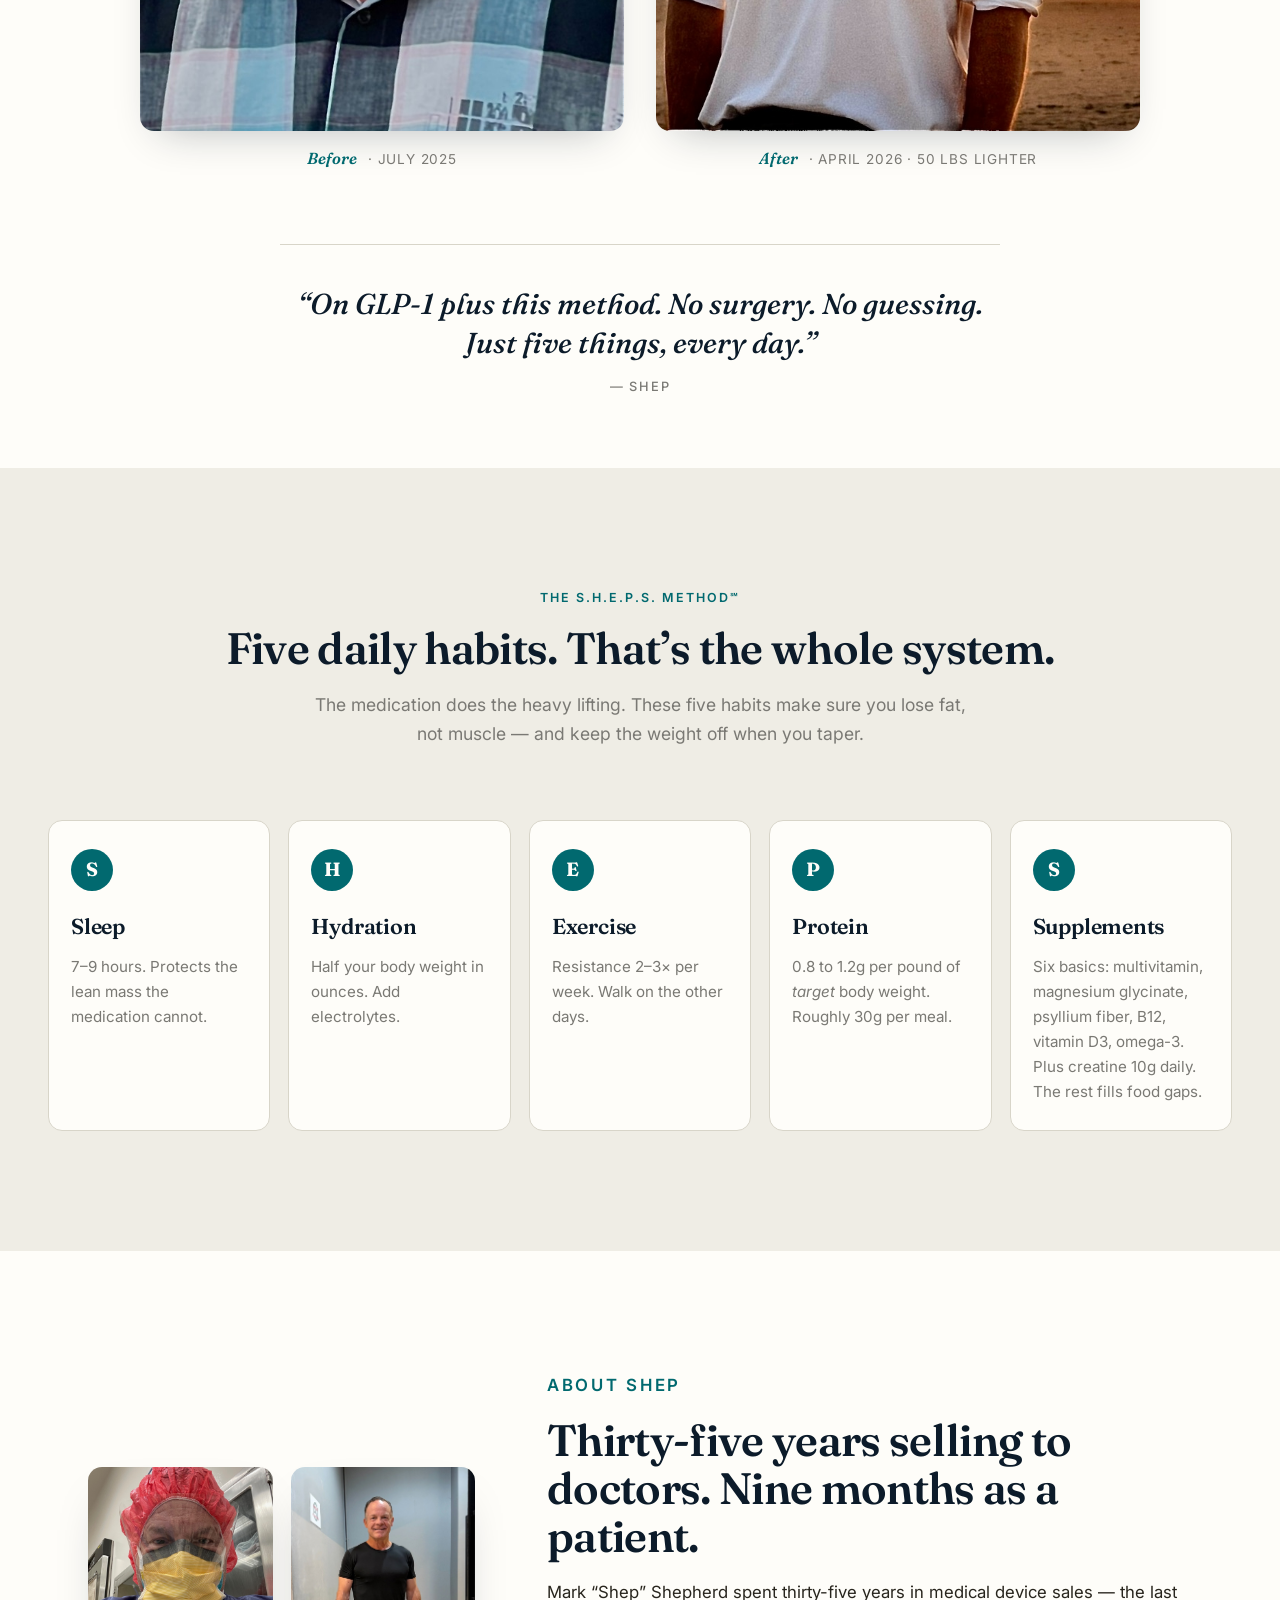
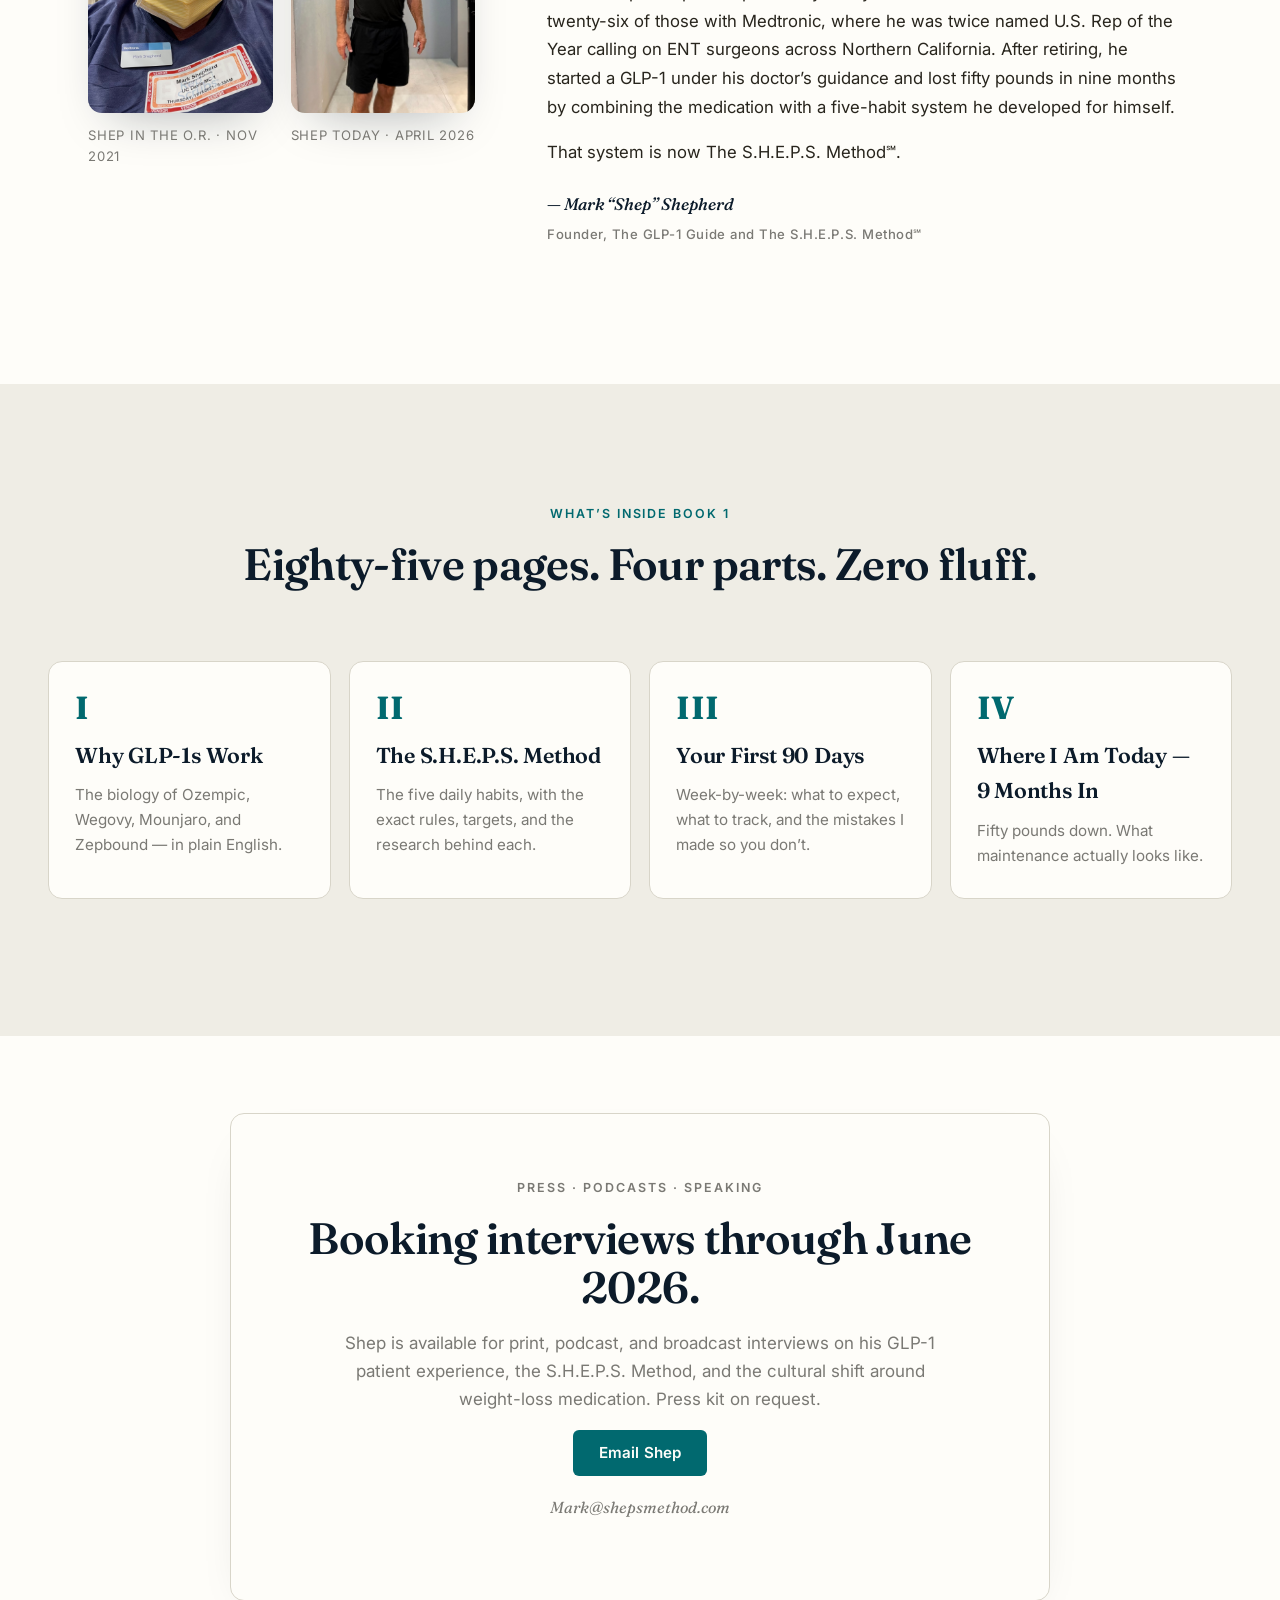
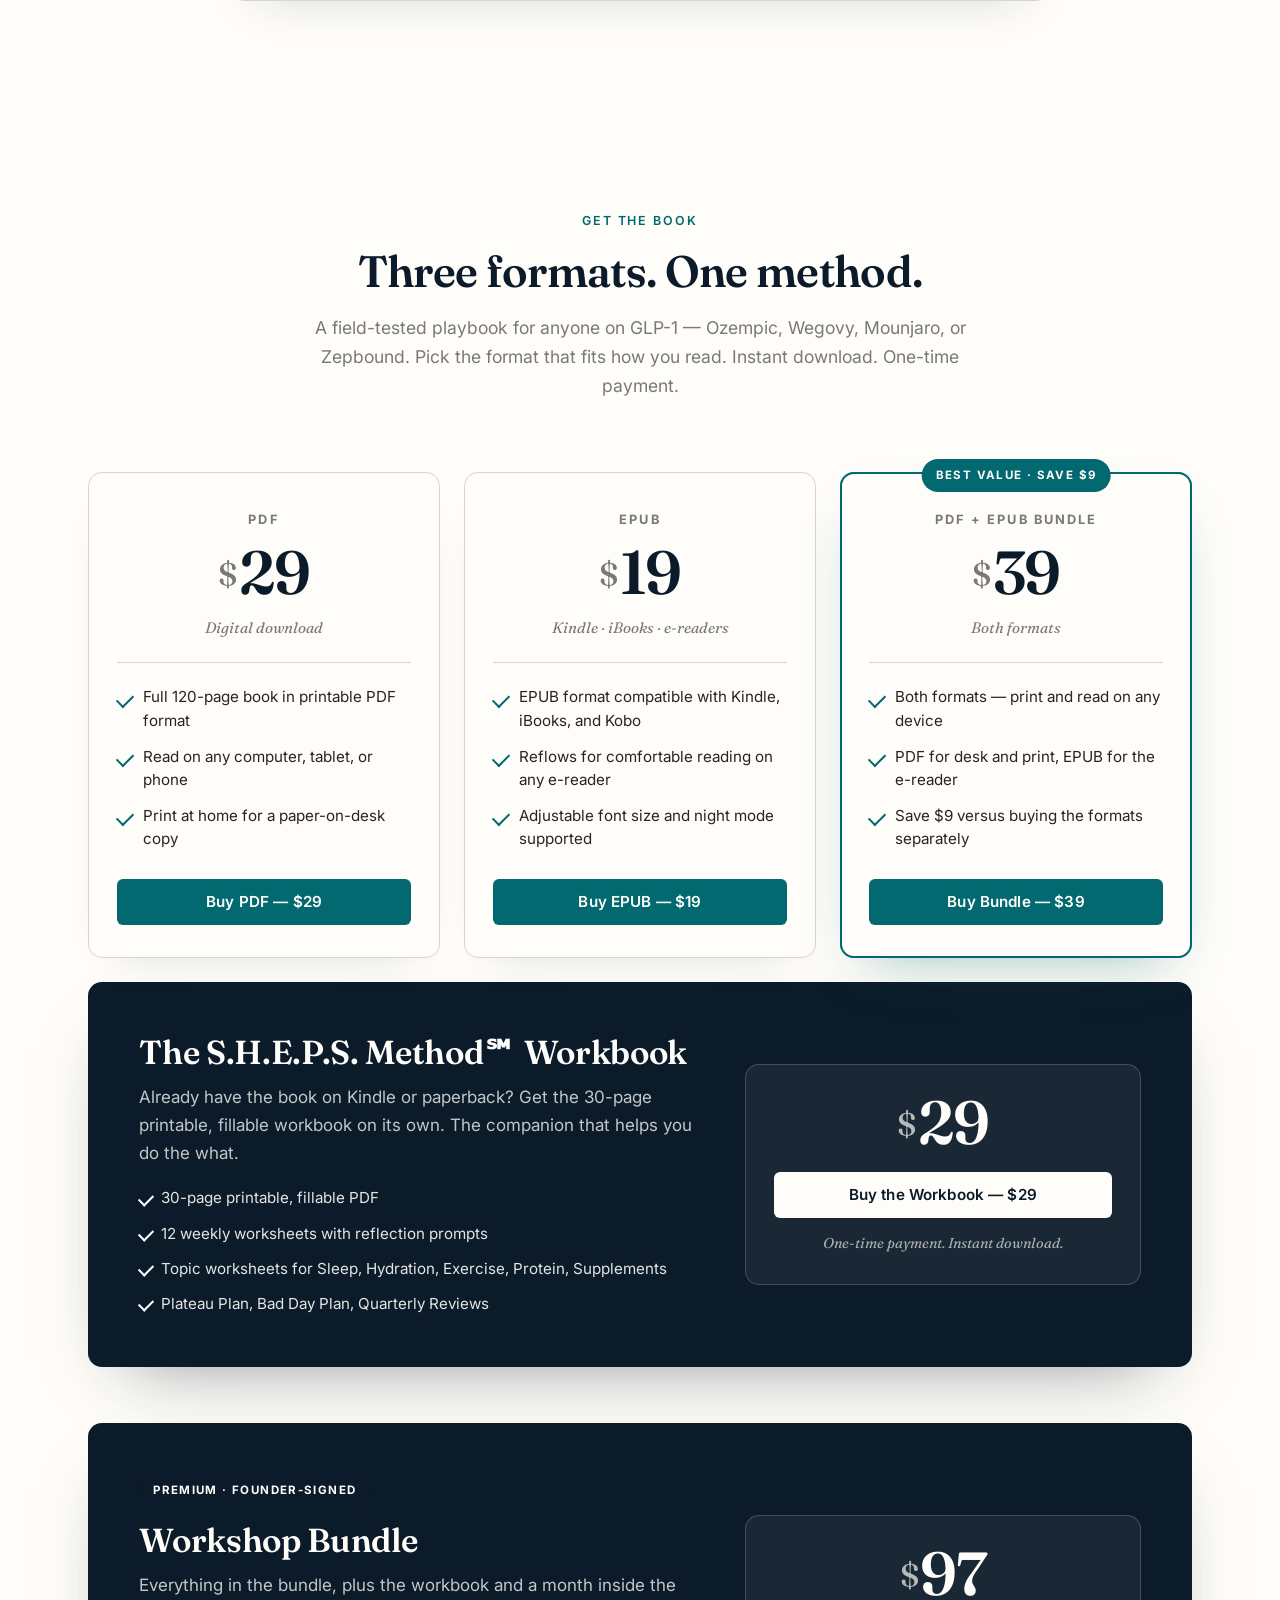
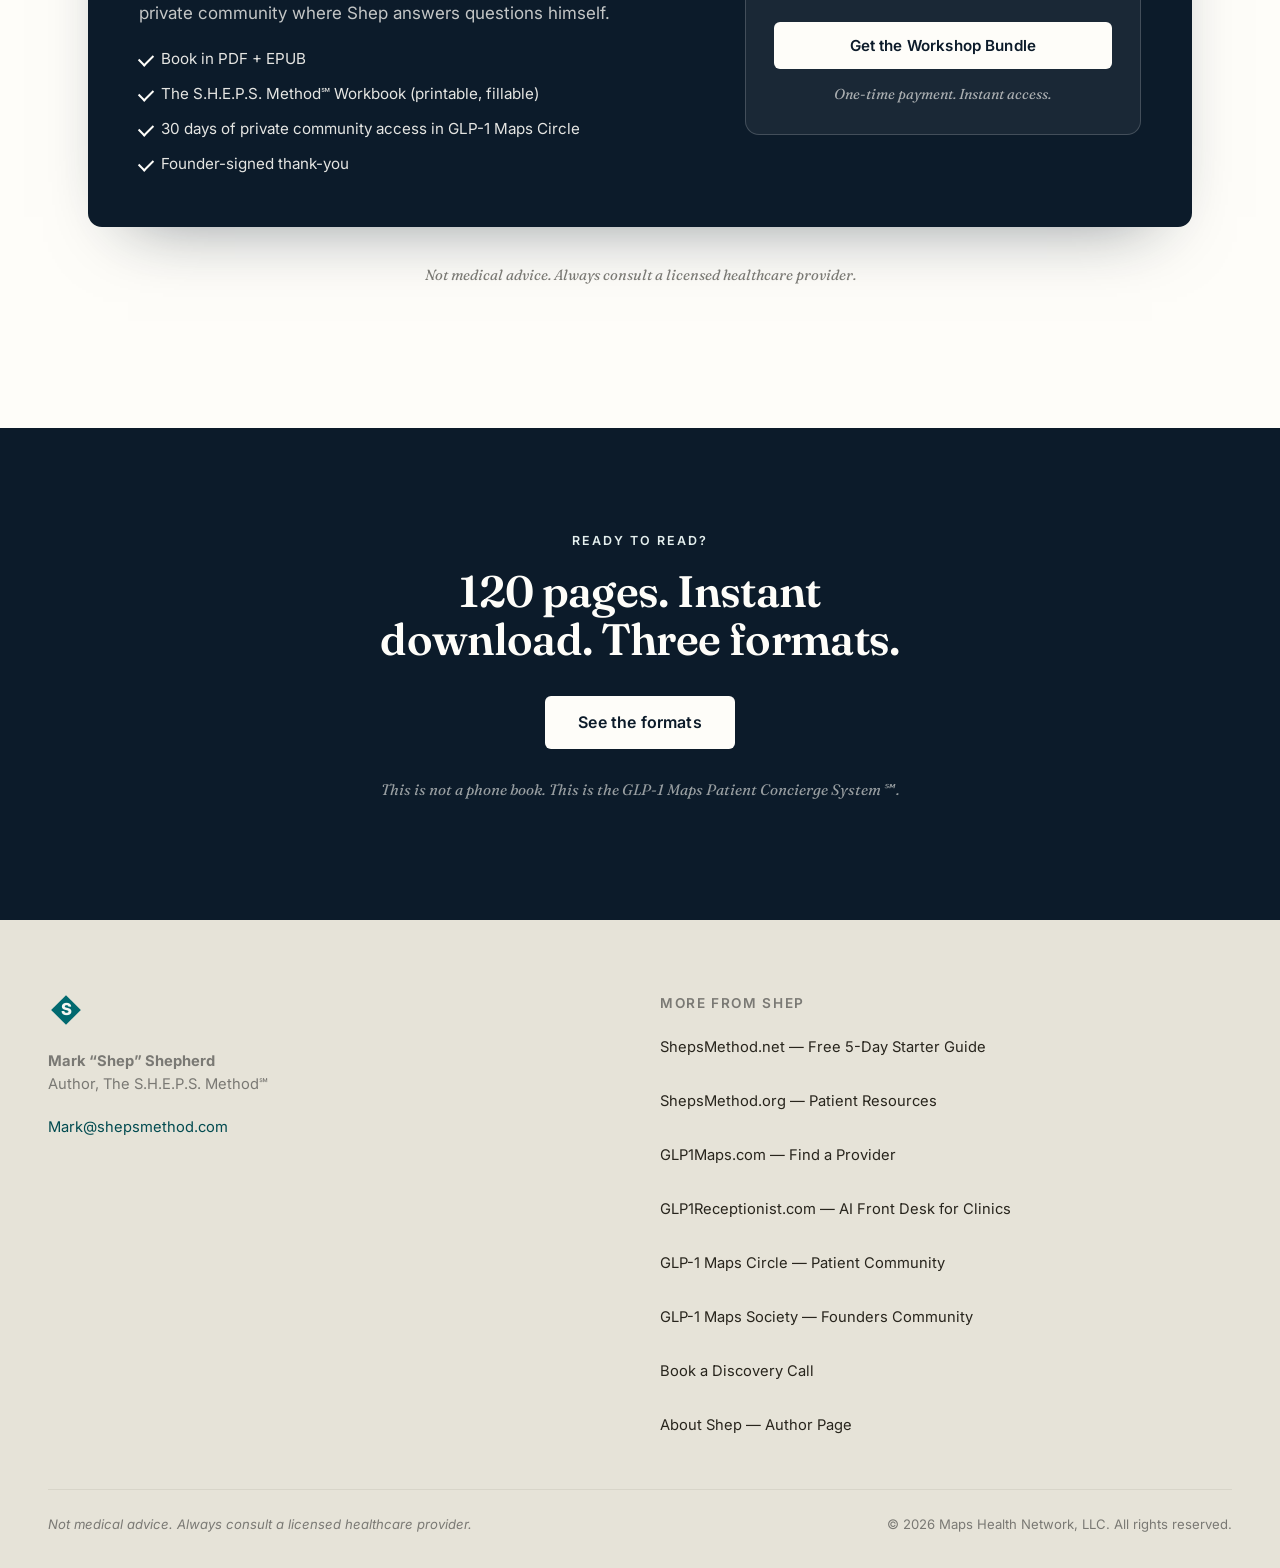
==== commit dc5a9767: "SEO #5: Add /about author authority page (E-E-A-T)" ====
--- a/index.html
+++ b/index.html
@@ -409,6 +409,7 @@
         <li><a href="https://www.skool.com/glp-1-maps-circle-5886">GLP-1 Maps Circle &mdash; Patient Community</a></li>
         <li><a href="https://www.skool.com/glp-1-maps-society-5406">GLP-1 Maps Society &mdash; Founders Community</a></li>
         <li><a href="https://calendly.com/mark-glp1receptionist/glp-1-receptionist-demo">Book a Discovery Call</a></li>
+        <li><a href="/about.html">About Shep &mdash; Author Page</a></li>
       </ul>
     </div>
   </div>
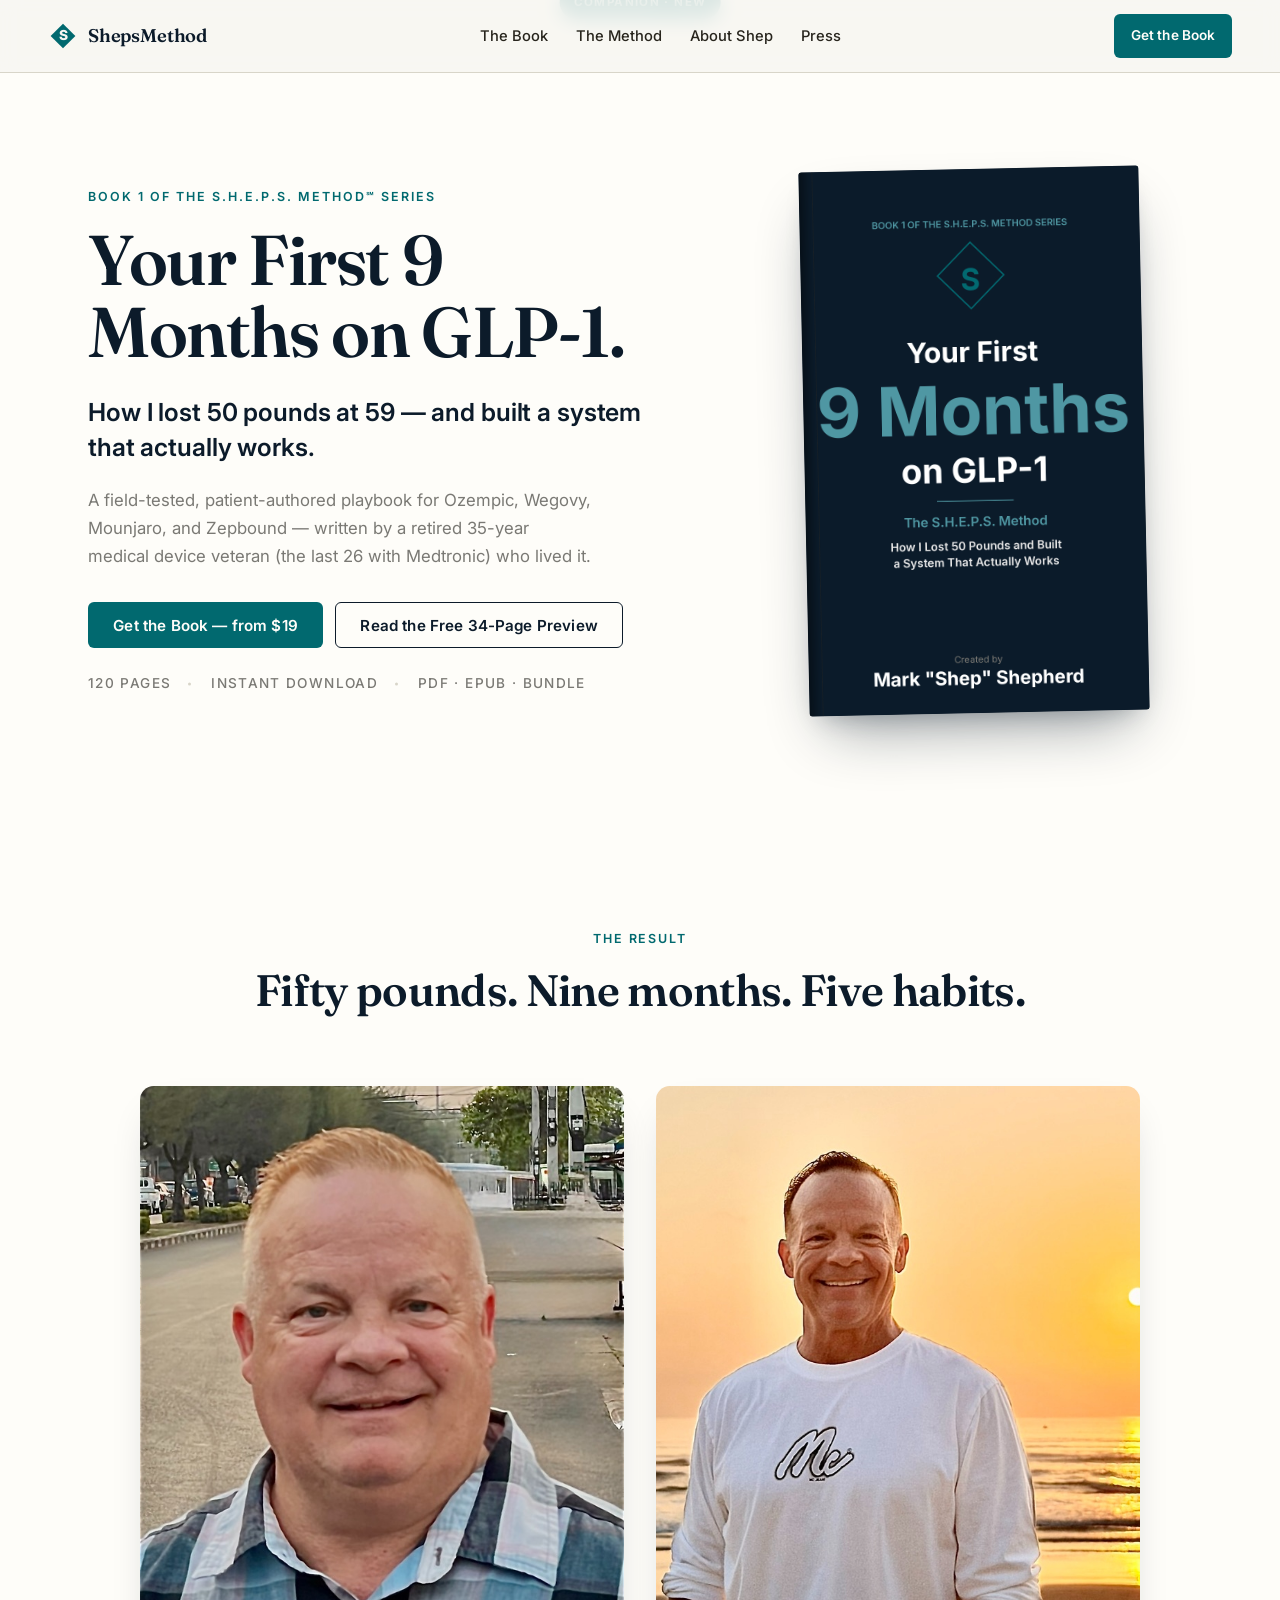
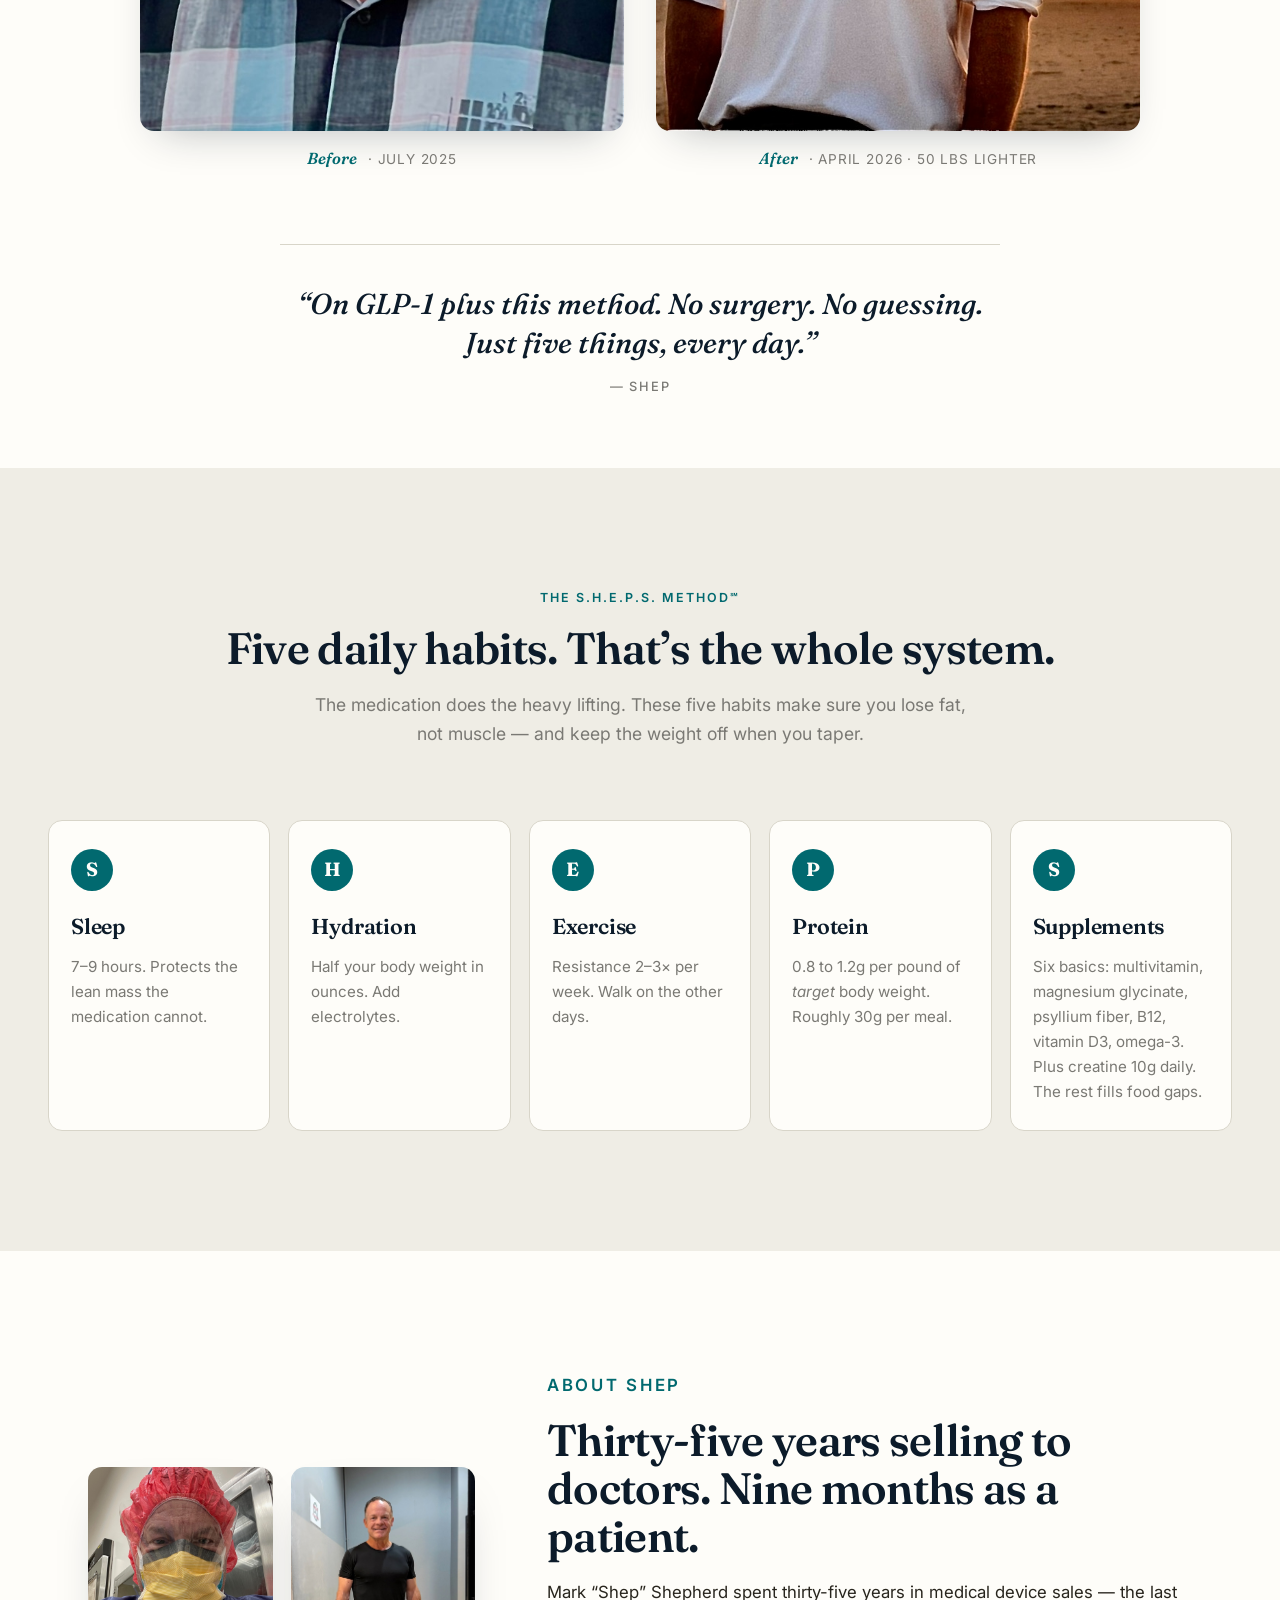
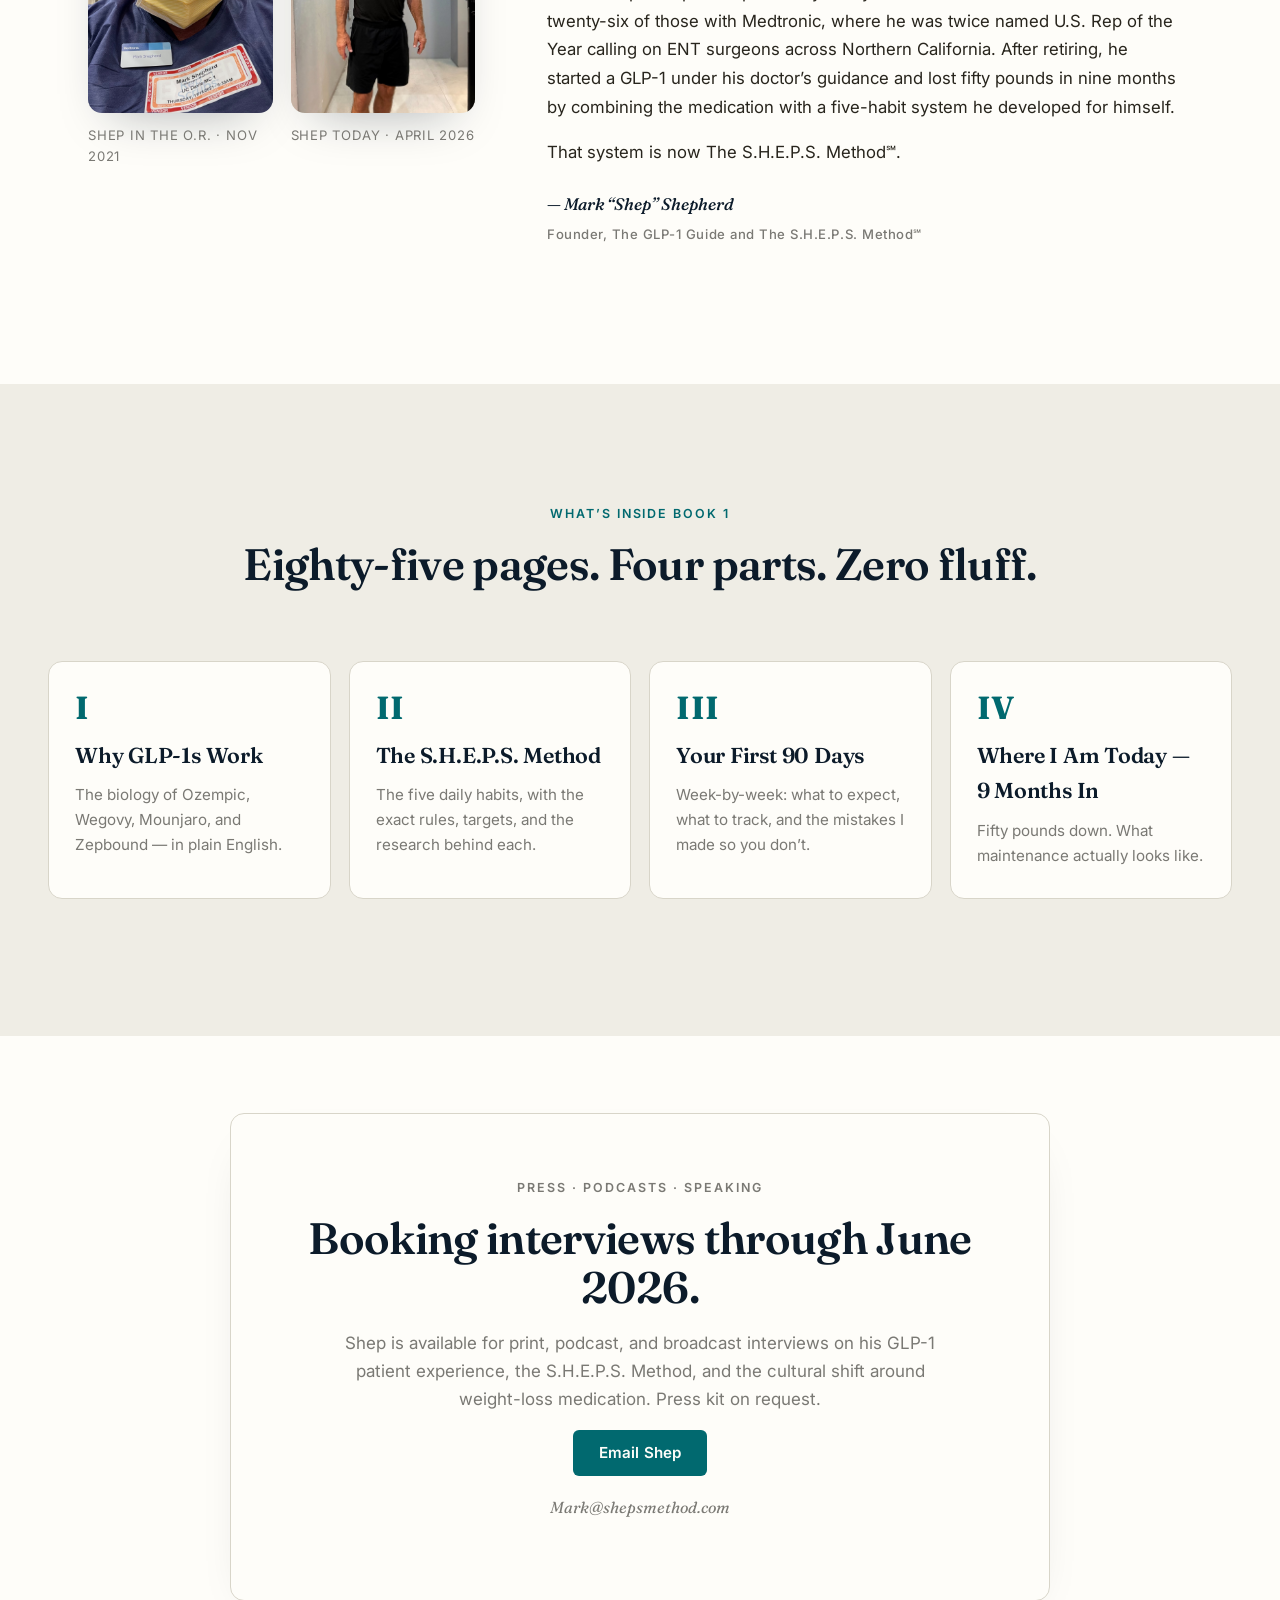
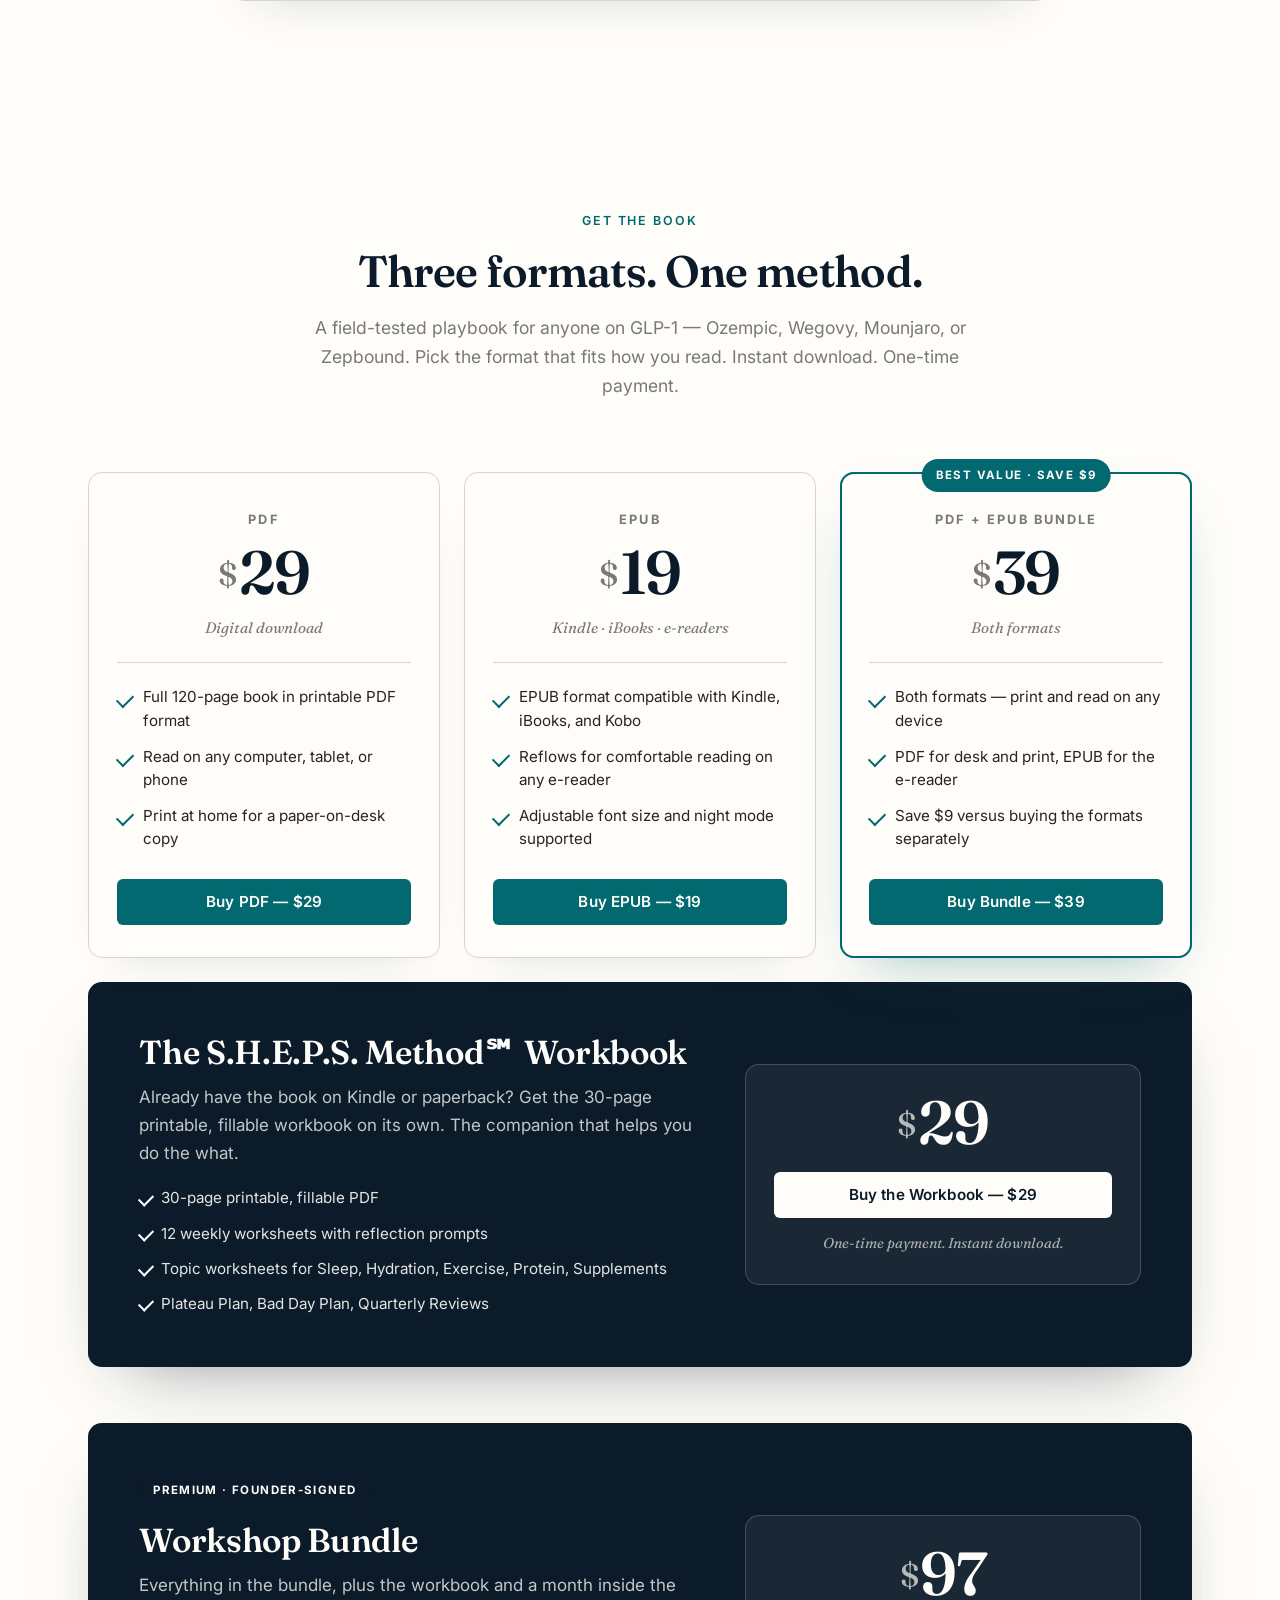
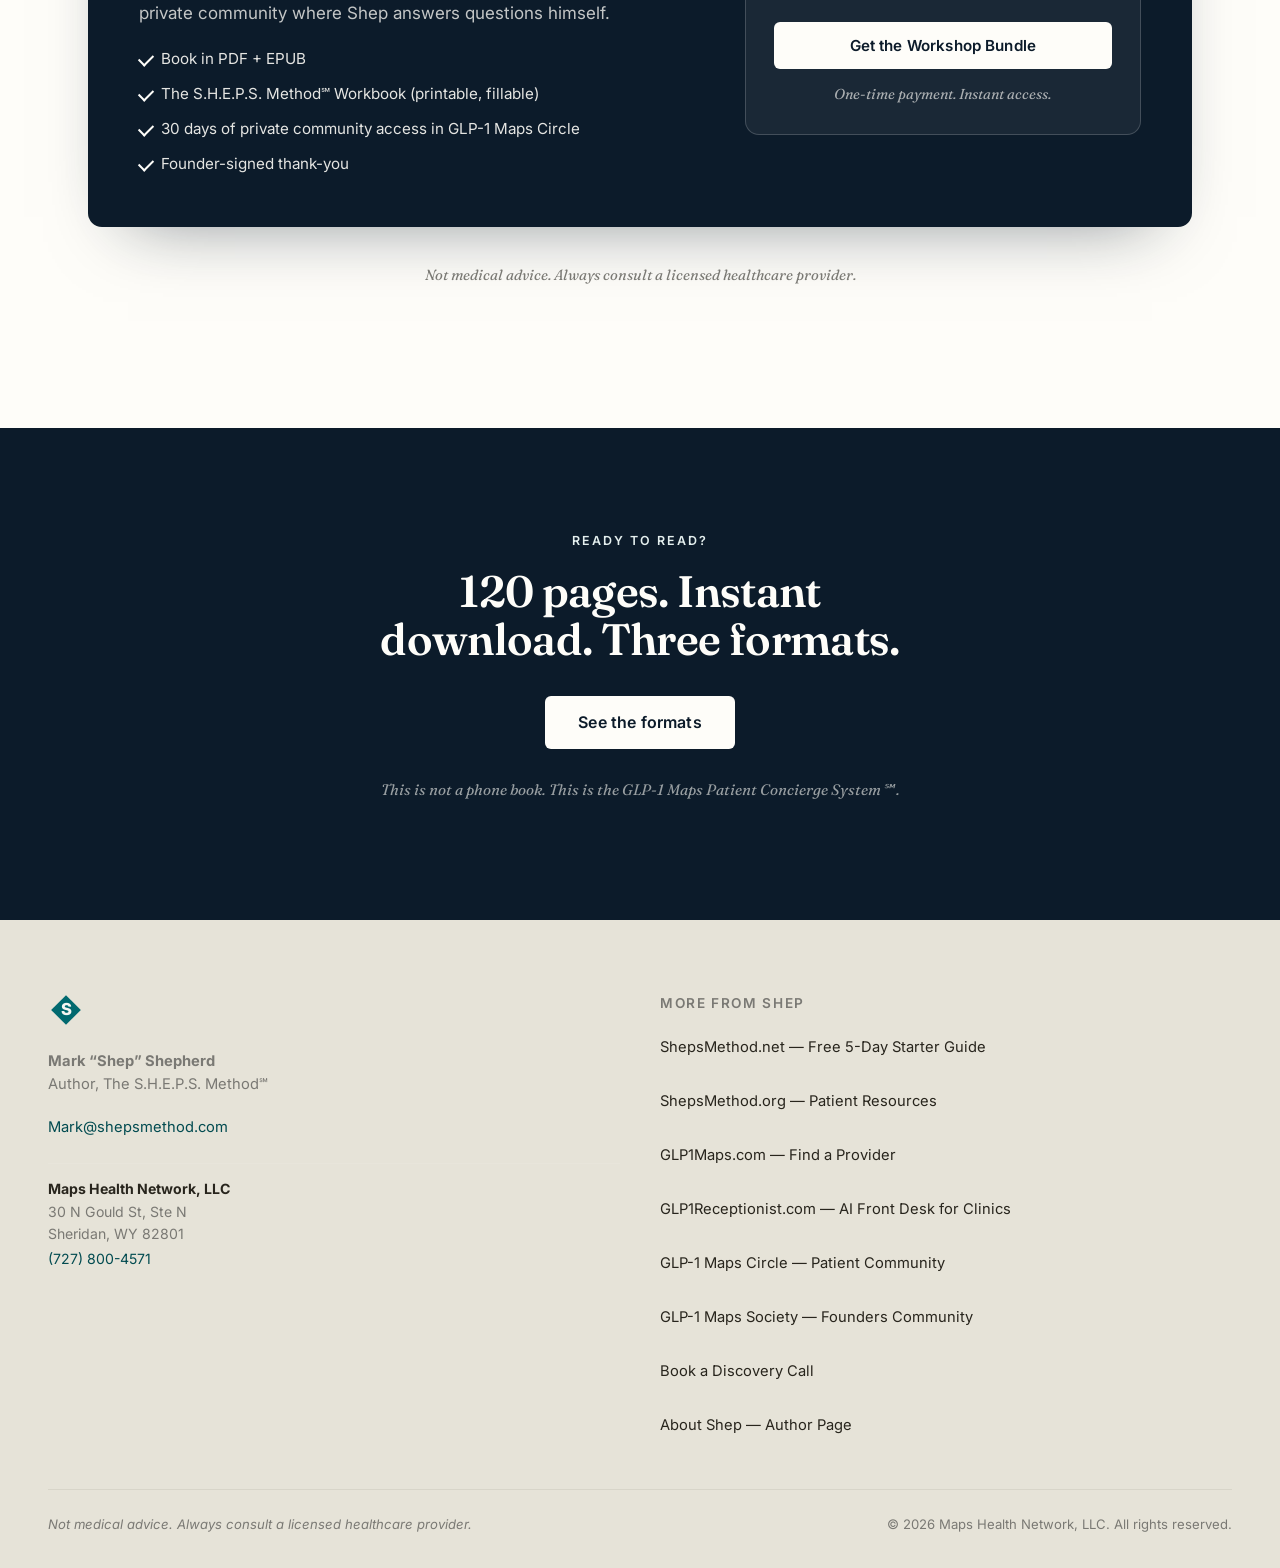
==== commit 62dc6035: "footer: add Maps Health Network LLC business block; swap Calendly -> Cal.com" ====
--- a/index.html
+++ b/index.html
@@ -98,12 +98,33 @@
   "name": "Maps Health Network, LLC",
   "url": "https://shepsmethod.com/",
   "logo": "https://shepsmethod.com/images/book-cover.jpg",
-  "founder": {"@id": "https://shepsmethod.com/#shep"},
+  "founder": {"@id": "https://shepsmethod.com/about.html#person"},
   "sameAs": [
     "https://glp1maps.com",
     "https://glp1receptionist.com",
     "https://theglp1guide.net"
   ]
+}
+</script>
+<script type="application/ld+json">
+{
+  "@context": "https://schema.org",
+  "@type": "Person",
+  "@id": "https://shepsmethod.com/about.html#person",
+  "name": "Mark Shepherd",
+  "alternateName": "Shep Shepherd",
+  "jobTitle": "Founder",
+  "worksFor": {
+    "@type": "Organization",
+    "name": "Maps Health Network, LLC",
+    "url": "https://www.glp1maps.com"
+  },
+  "description": "35 years in U.S. medical device sales, 26 of those at Medtronic. Two-time U.S. Representative of the Year at Medtronic. GLP-1 patient who lost 50 pounds in 9 months on Mounjaro. Founder of Maps Health Network, LLC. Creator of The S.H.E.P.S. Method.",
+  "image": "https://shepsmethod.com/assets/shep-headshot.jpg",
+  "email": "Mark@GLP1Receptionist.com",
+  "url": "https://shepsmethod.com/about.html",
+  "knowsAbout": ["GLP-1 medications", "Ozempic", "Wegovy", "Mounjaro", "Zepbound", "Weight management", "Medical device sales", "Patient concierge systems"],
+  "sameAs": ["https://www.glp1maps.com", "https://glp1receptionist.com", "https://shepsmethod.com", "https://www.bmiforglp1.com", "https://www.insuranceglp1.com"]
 }
 </script>
 </head>
@@ -398,6 +419,12 @@
       </svg>
       <p><strong>Mark &ldquo;Shep&rdquo; Shepherd</strong><br/>Author, The S.H.E.P.S. Method&#8480;</p>
       <p><a href="mailto:Mark@shepsmethod.com">Mark@shepsmethod.com</a></p>
+          <p class="business-info">
+        <strong>Maps Health Network, LLC</strong><br/>
+        30 N Gould St, Ste N<br/>
+        Sheridan, WY 82801<br/>
+        <a href="tel:+17278004571">(727) 800-4571</a>
+      </p>
     </div>
     <div class="footer-links">
       <h4>More from Shep</h4>
@@ -408,7 +435,7 @@
         <li><a href="https://glp1receptionist.com">GLP1Receptionist.com &mdash; AI Front Desk for Clinics</a></li>
         <li><a href="https://www.skool.com/glp-1-maps-circle-5886">GLP-1 Maps Circle &mdash; Patient Community</a></li>
         <li><a href="https://www.skool.com/glp-1-maps-society-5406">GLP-1 Maps Society &mdash; Founders Community</a></li>
-        <li><a href="https://calendly.com/mark-glp1receptionist/glp-1-receptionist-demo">Book a Discovery Call</a></li>
+        <li><a href="https://cal.com/markshepherd/30min">Book a Discovery Call</a></li>
         <li><a href="/about.html">About Shep &mdash; Author Page</a></li>
       </ul>
     </div>
--- a/assets/styles.css
+++ b/assets/styles.css
@@ -784,3 +784,16 @@
   .upsell { grid-template-columns: 1fr; text-align: left; }
   .upsell-buy { text-align: center; }
 }
+
+
+/* Business info block in footer */
+.footer-brand .business-info {
+  margin-top: 14px;
+  padding-top: 14px;
+  border-top: 1px solid rgba(255,255,255,0.08);
+  font-size: 0.88rem;
+  line-height: 1.6;
+  color: var(--ink-muted);
+}
+.footer-brand .business-info strong { color: var(--ink); }
+.footer-brand .business-info a { color: var(--teal-ink); padding: 2px 0; min-height: auto; }
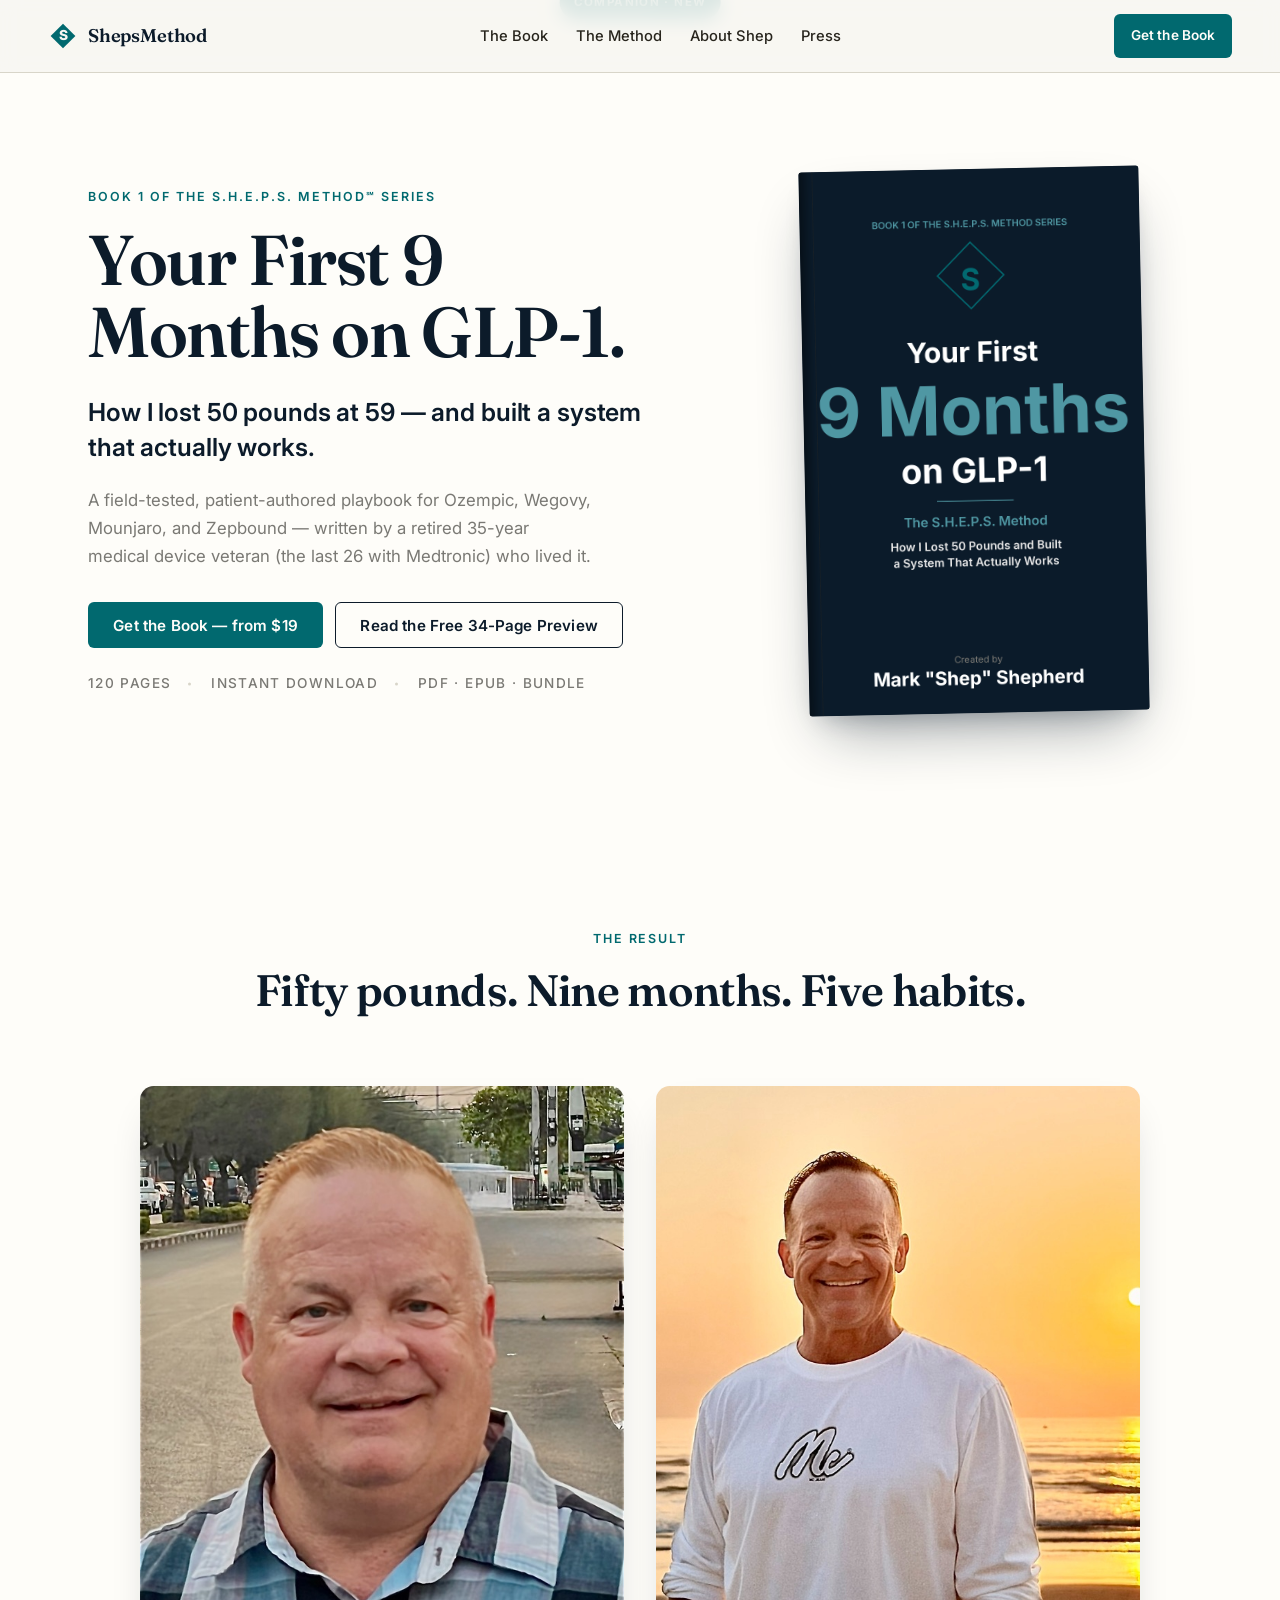
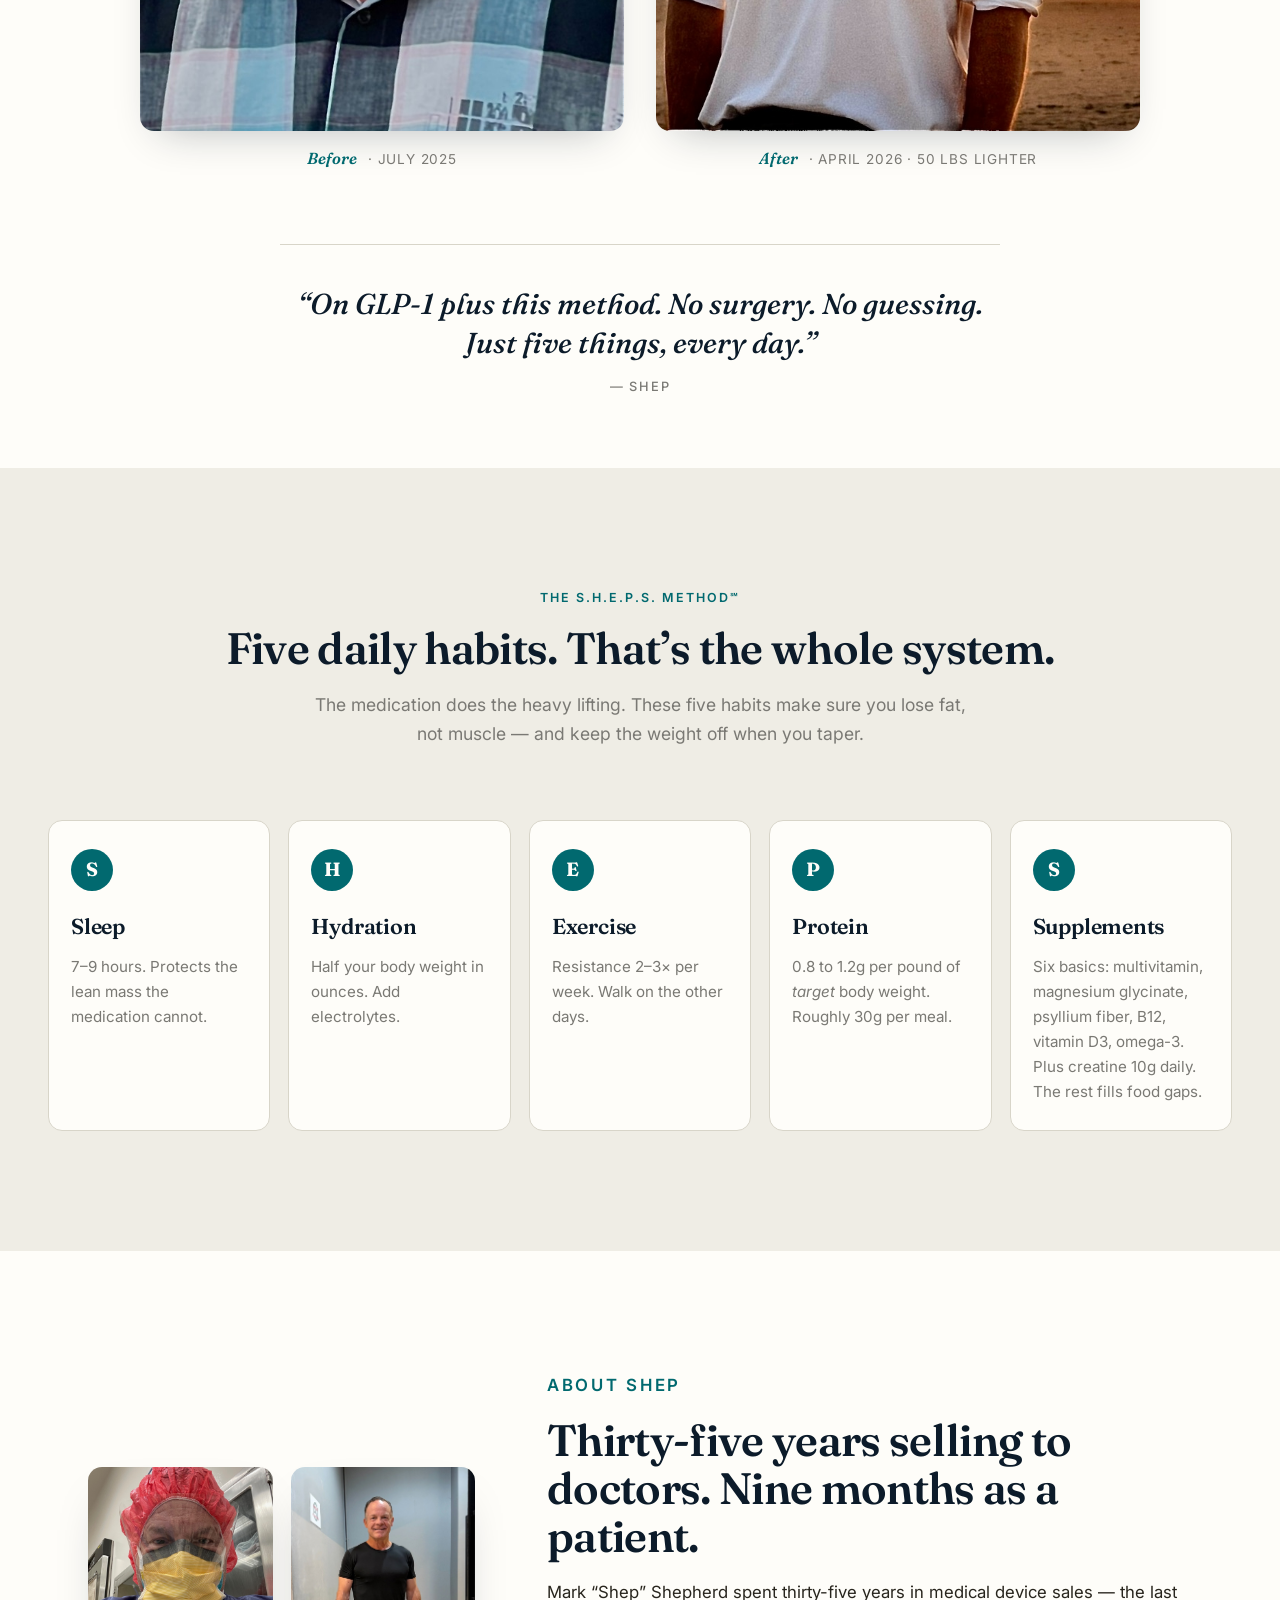
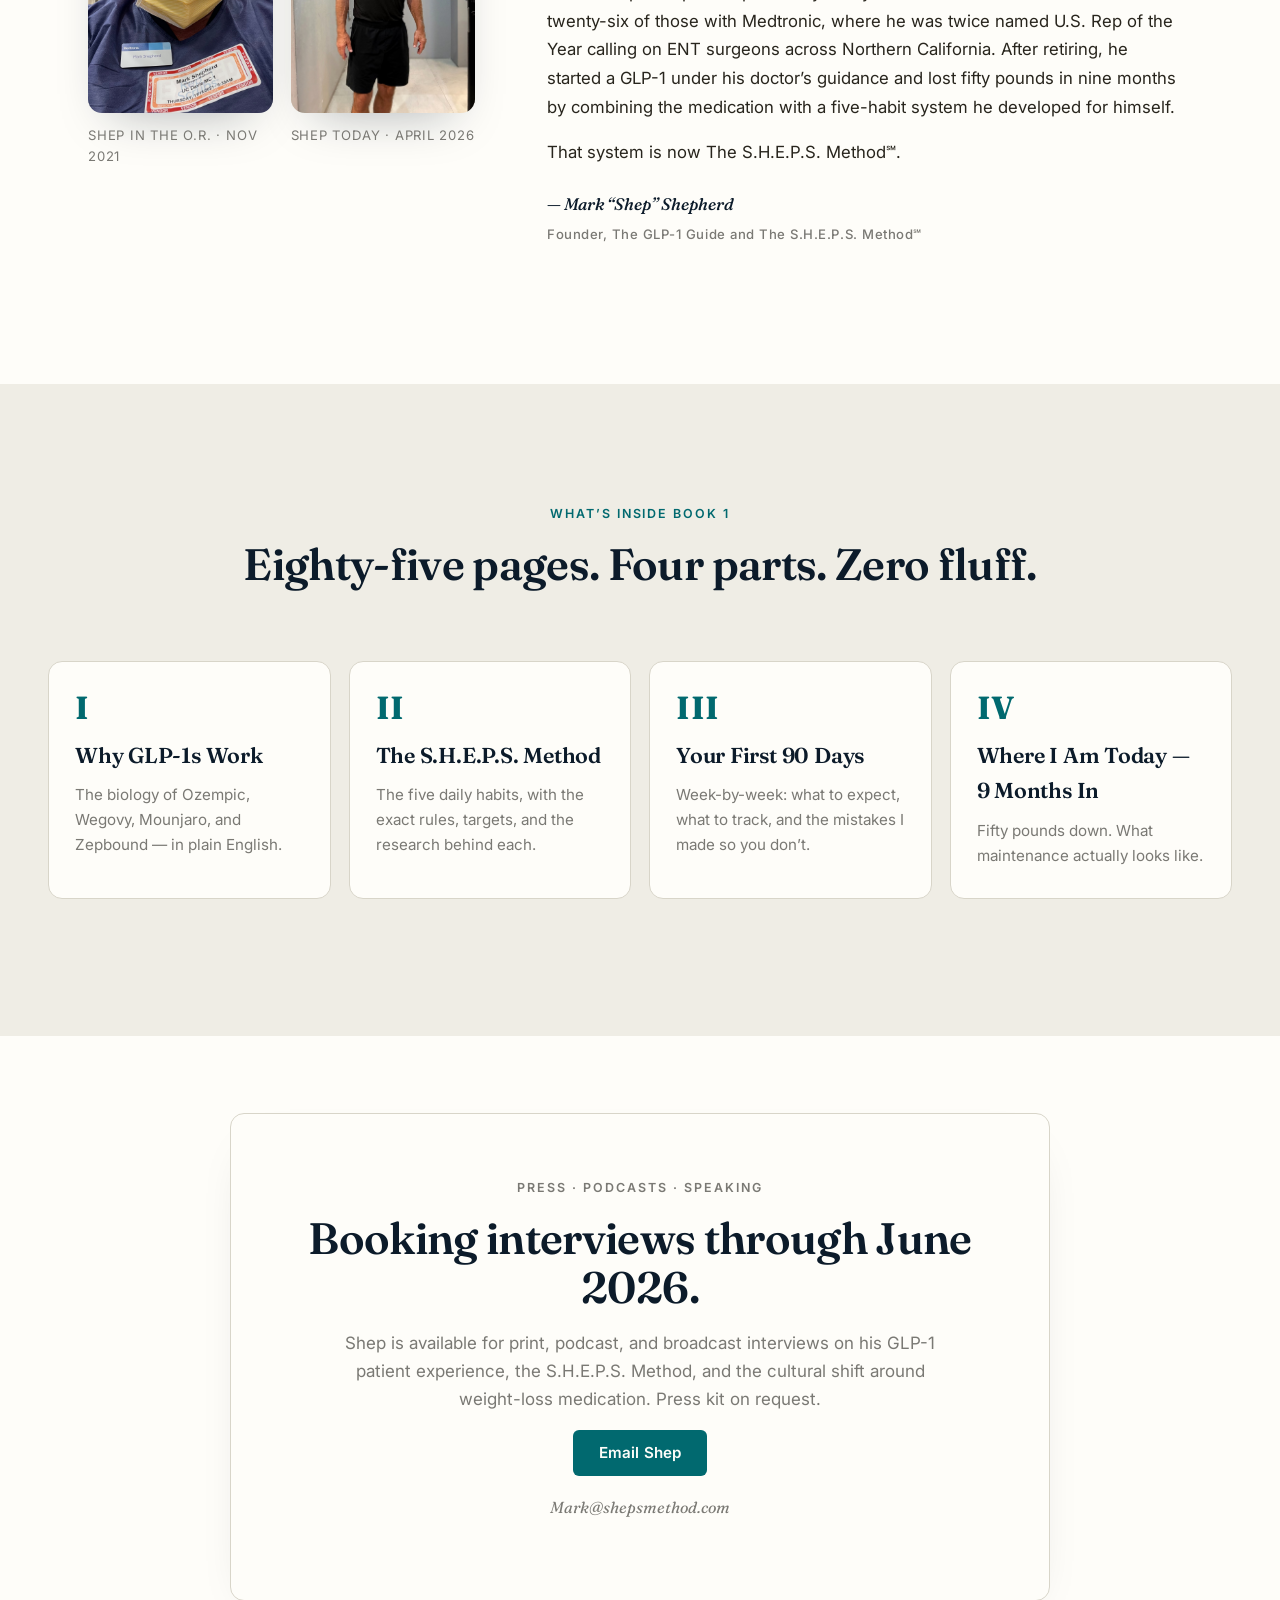
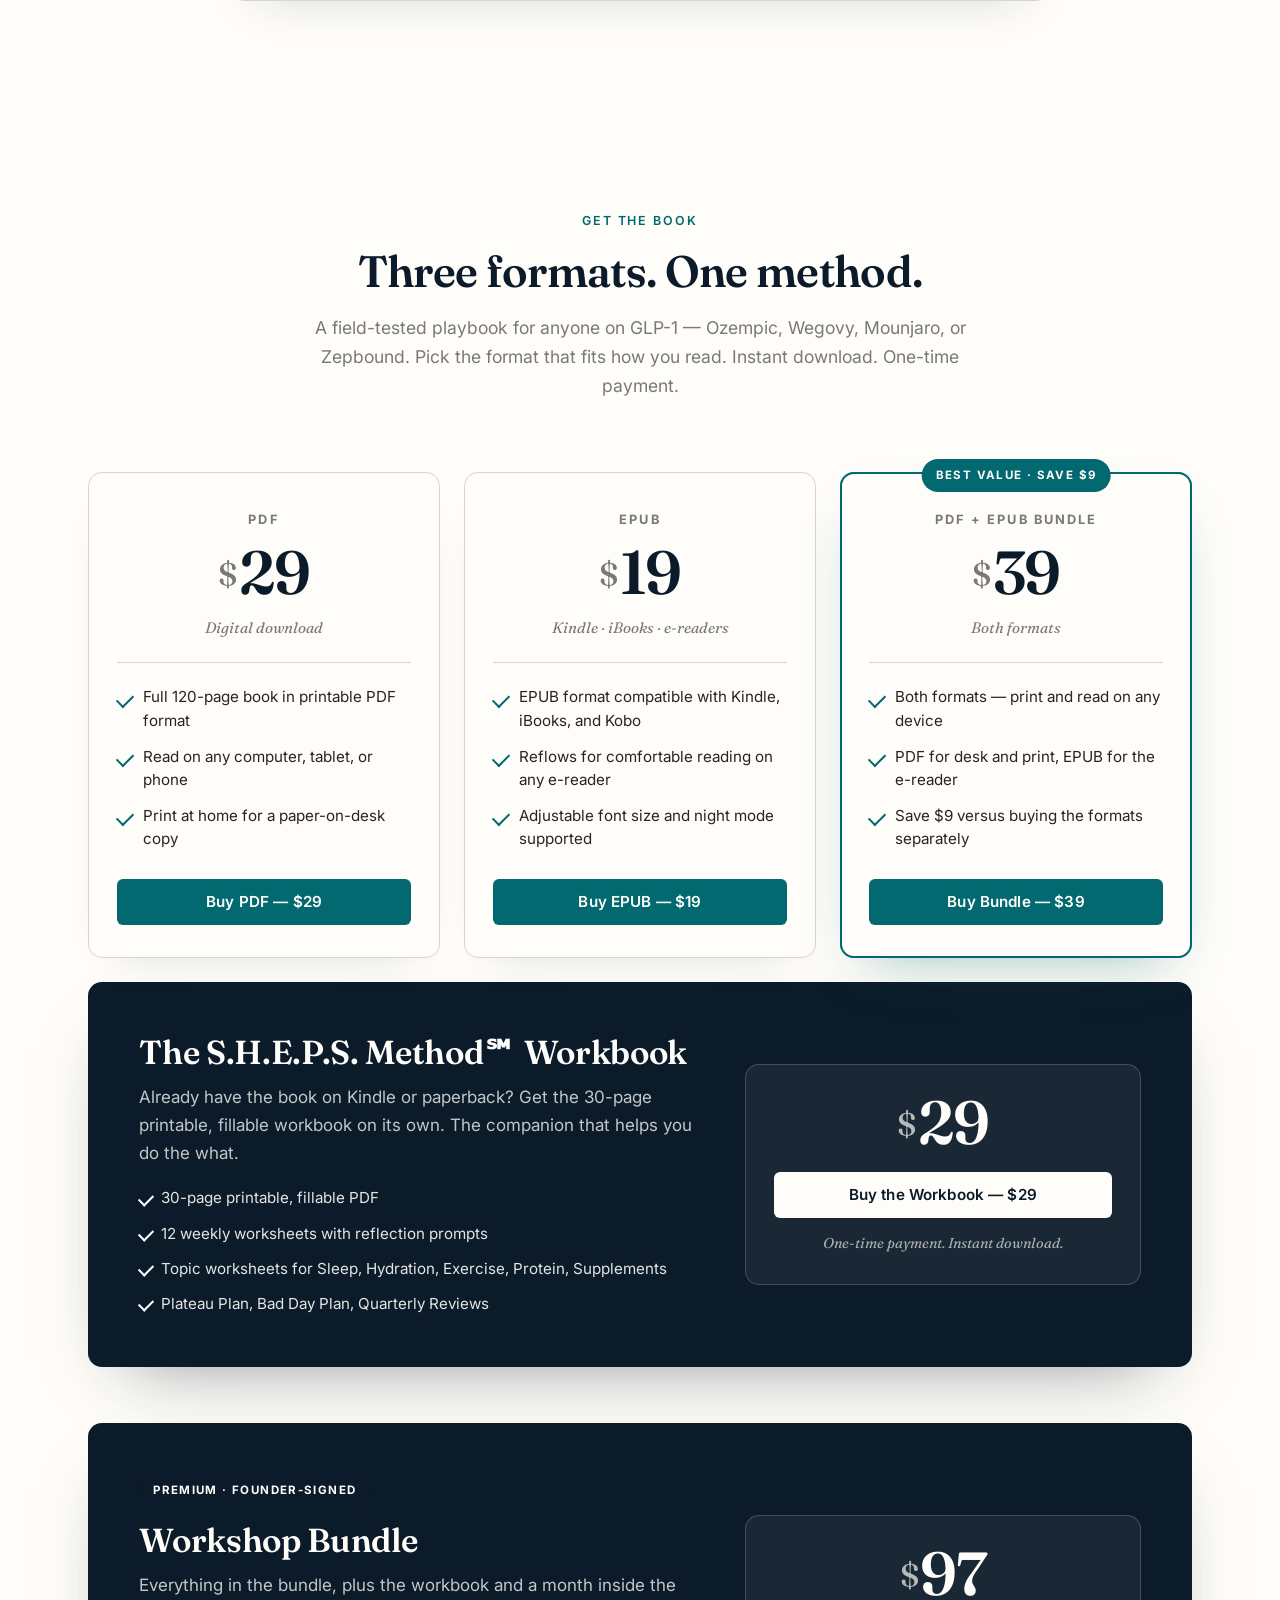
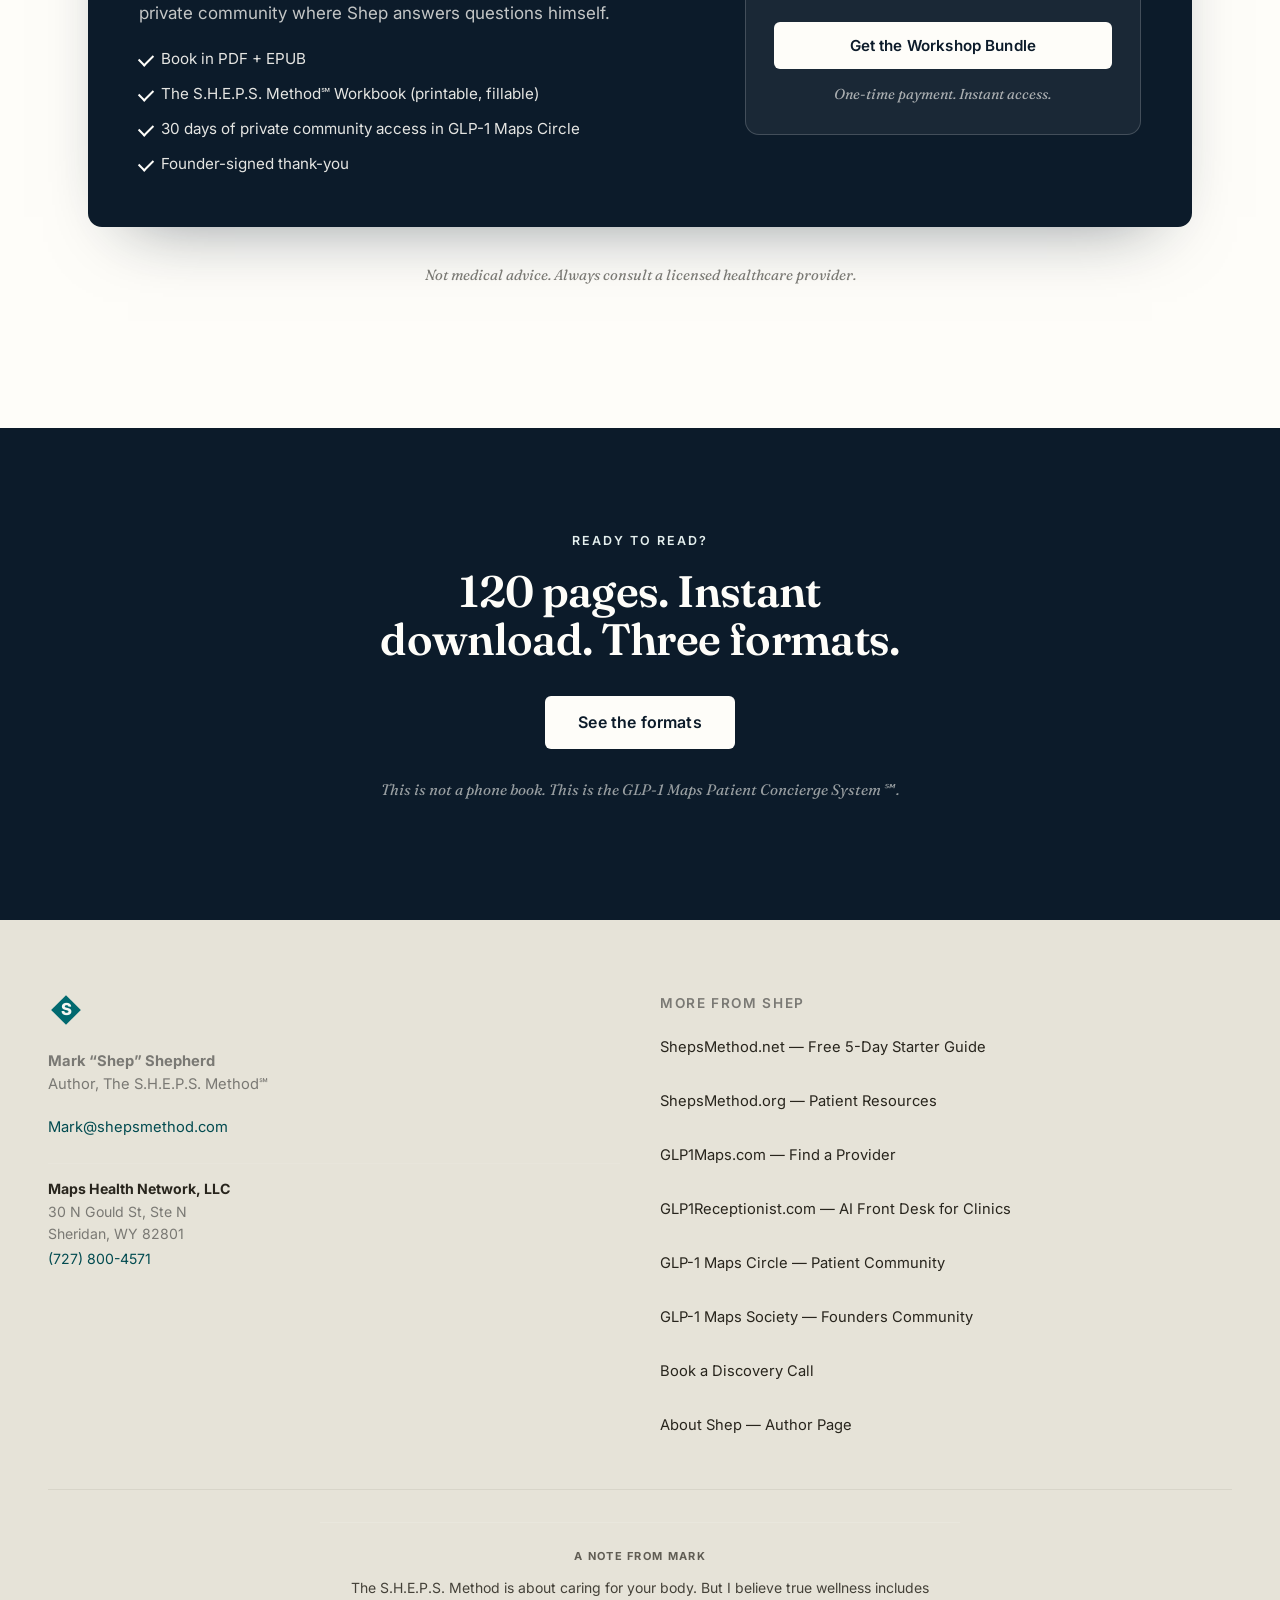
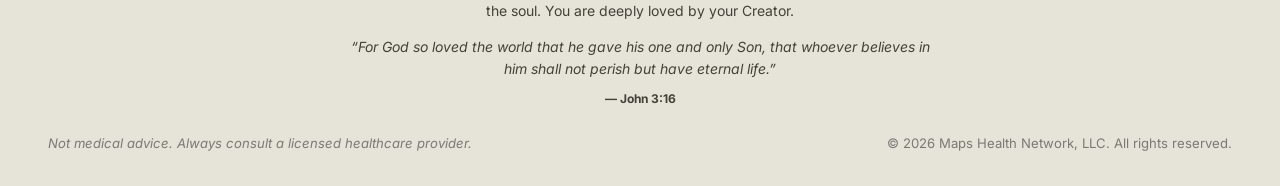
==== commit 2cbeb64d: "Add faith footer block on homepage (John 3:16, A Note from Mark)" ====
--- a/index.html
+++ b/index.html
@@ -440,6 +440,12 @@
       </ul>
     </div>
   </div>
+  <div class="footer-faith" style="max-width:640px;margin:32px auto 0;padding:24px 20px 0;text-align:center;border-top:1px solid rgba(255,255,255,0.12);">
+    <p style="font-size:11px;font-weight:700;letter-spacing:0.12em;text-transform:uppercase;opacity:0.7;margin:0 0 12px;">A Note from Mark</p>
+    <p style="font-size:14px;line-height:1.6;opacity:0.85;margin:0 0 14px;">The S.H.E.P.S. Method is about caring for your body. But I believe true wellness includes the soul. You are deeply loved by your Creator.</p>
+    <p style="font-size:14px;line-height:1.6;font-style:italic;opacity:0.85;margin:0;">&ldquo;For God so loved the world that he gave his one and only Son, that whoever believes in him shall not perish but have eternal life.&rdquo;</p>
+    <p style="font-size:12px;font-weight:700;opacity:0.85;margin:8px 0 0;">&mdash; John 3:16</p>
+  </div>
   <div class="footer-bottom">
     <p class="disclaimer">Not medical advice. Always consult a licensed healthcare provider.</p>
     <p class="copyright">&copy; 2026 Maps Health Network, LLC. All rights reserved.</p>
